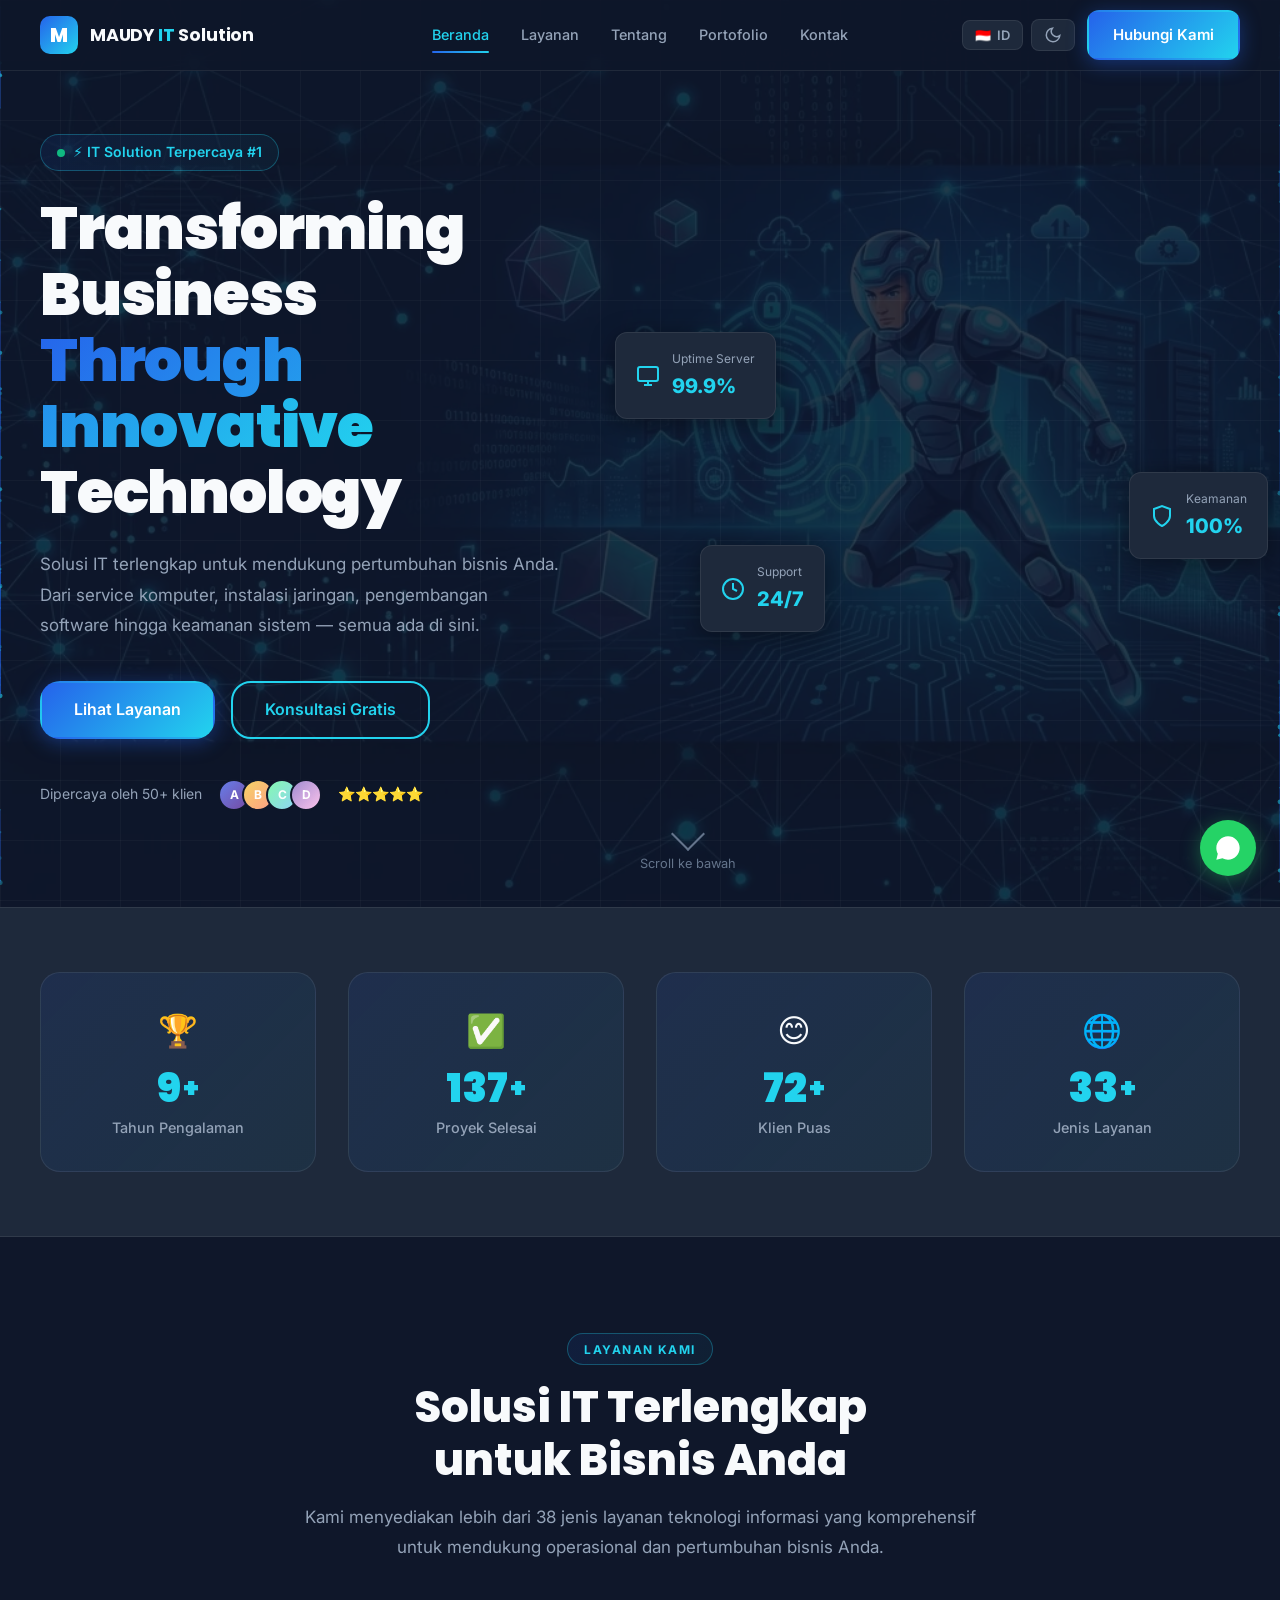
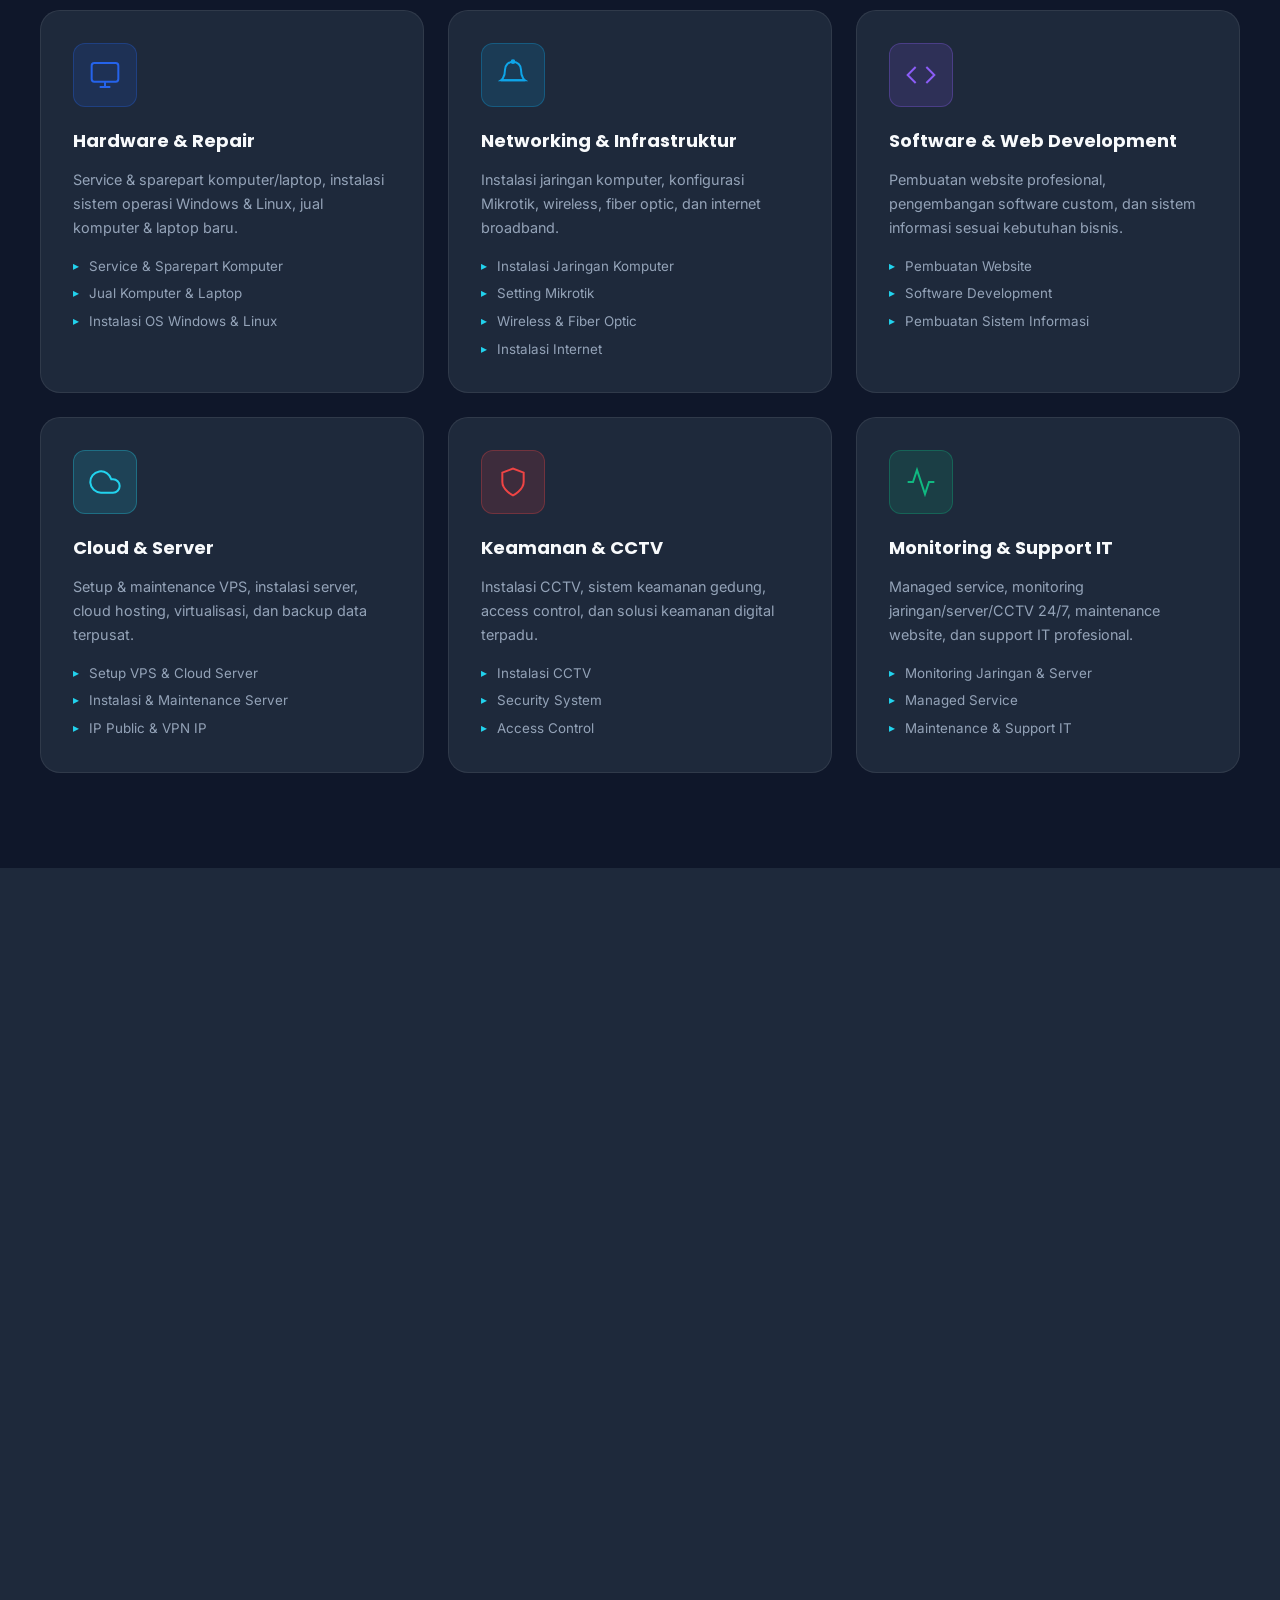
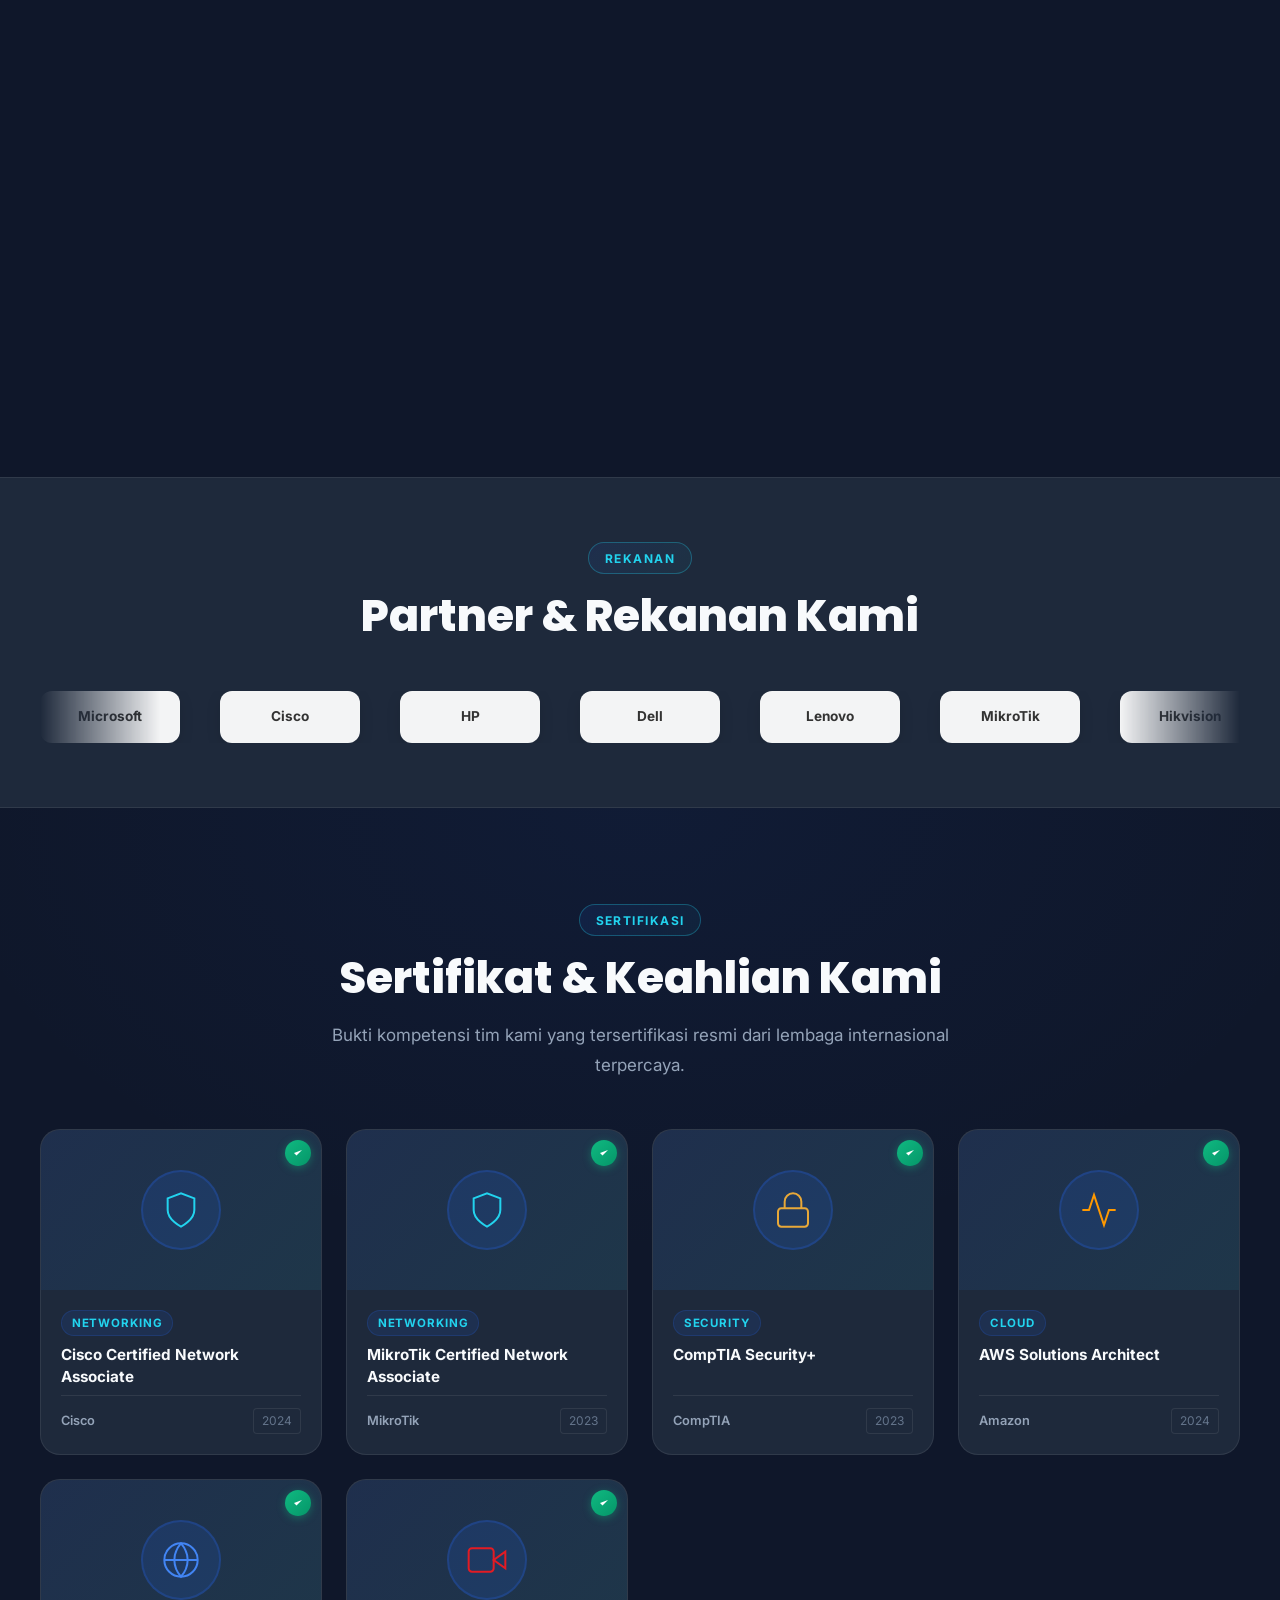
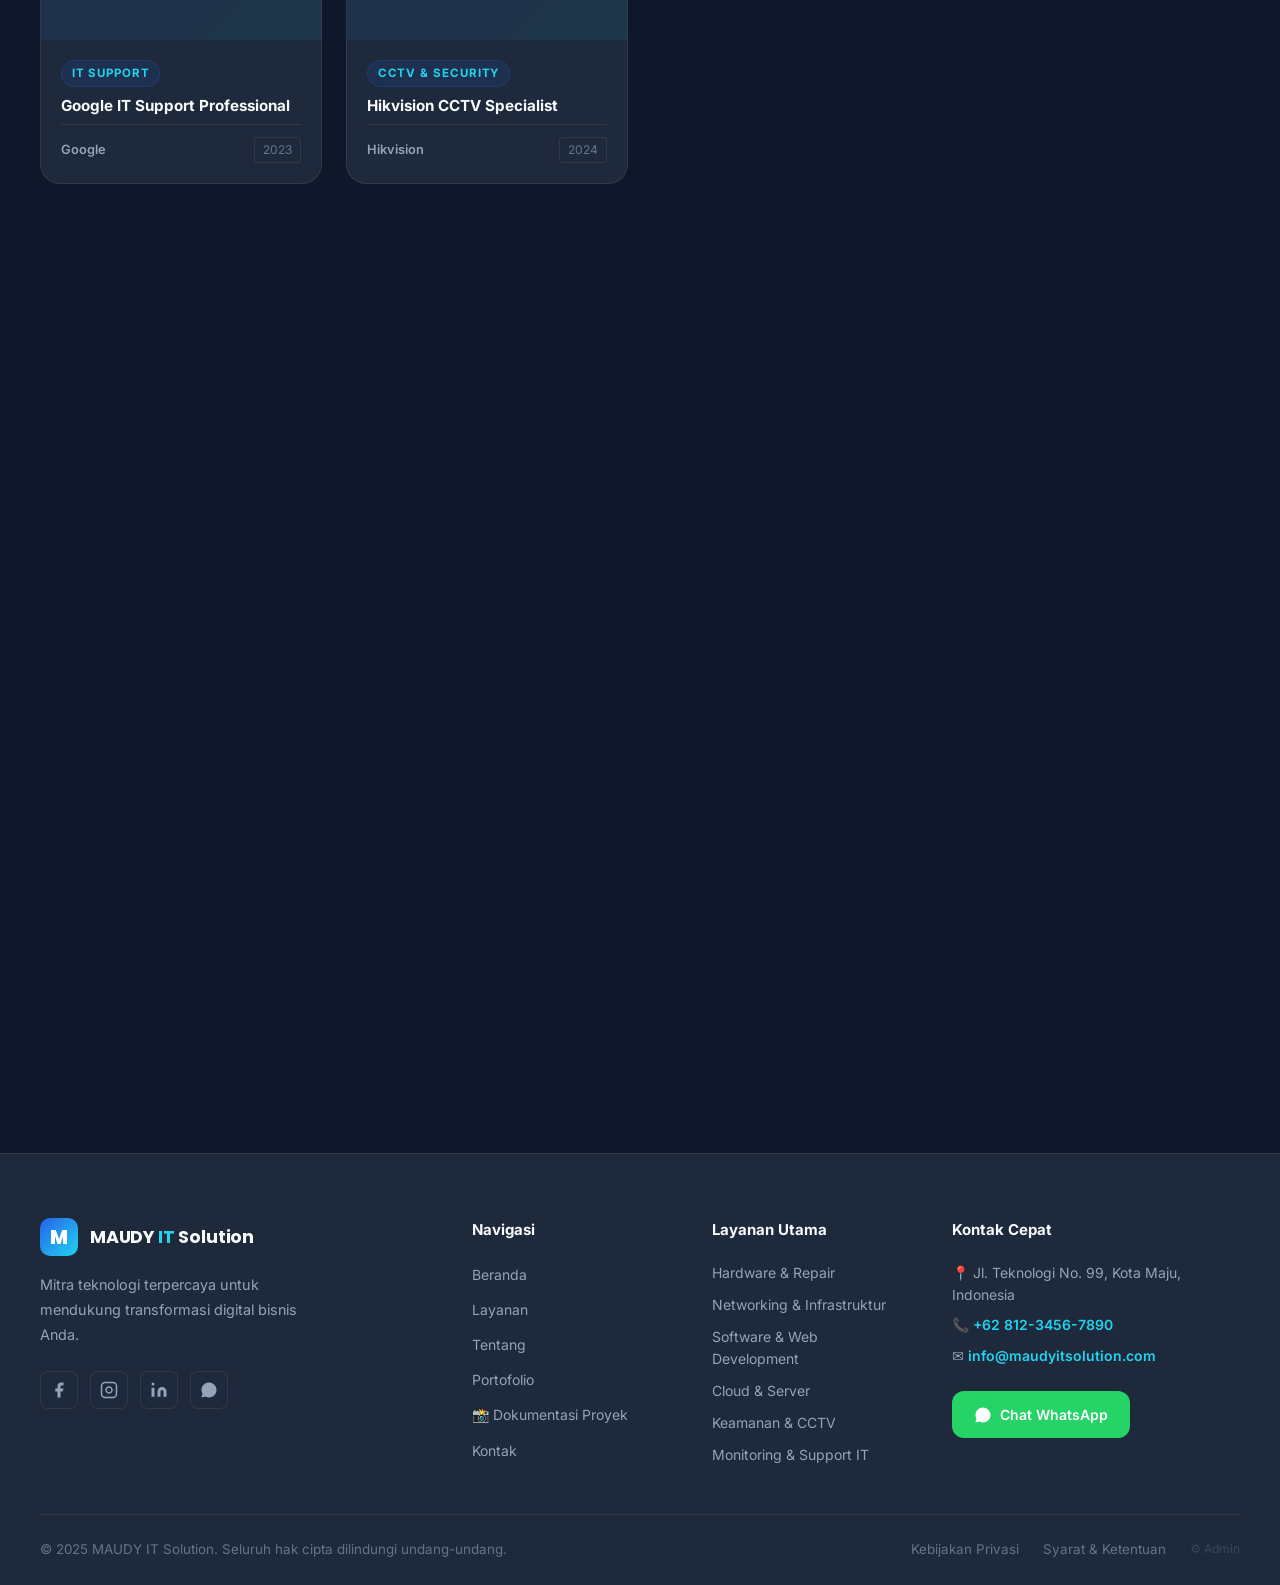
==== index.html @ 4a6605f9 "Feat: Add dynamic background and opacity customization for partner logos in admin panel" ====
<!DOCTYPE html>
<html lang="id" data-theme="dark">
<head>
  <meta charset="UTF-8" />
  <meta name="viewport" content="width=device-width, initial-scale=1.0" />
  <meta name="description" content="MAUDY IT Solution — Perusahaan IT Solution profesional menyediakan service komputer, instalasi jaringan, pembuatan website, software development, cloud server, keamanan CCTV, dan support IT 24/7 di Indonesia." />
  <meta name="keywords" content="IT Solution, service komputer, instalasi jaringan, pembuatan website, software development, cloud server, cyber security, CCTV, mikrotik, fiber optic, VPN, support IT, managed service" />
  <meta name="author" content="MAUDY IT Solution" />
  <meta name="robots" content="index, follow" />
  <meta name="theme-color" content="#0F172A" />

  <!-- Open Graph -->
  <meta property="og:type" content="website" />
  <meta property="og:url" content="https://maudyitsolution.com/" />
  <meta property="og:title" content="MAUDY IT Solution — Transforming Business Through Innovative Technology" />
  <meta property="og:description" content="Solusi IT terlengkap untuk bisnis Anda. Service komputer, jaringan, website, software, cloud & keamanan." />
  <meta property="og:image" content="assets/hero-bg.png" />
  <meta property="og:locale" content="id_ID" />
  <meta property="og:locale:alternate" content="en_US" />

  <!-- Twitter Card -->
  <meta name="twitter:card" content="summary_large_image" />
  <meta name="twitter:title" content="MAUDY IT Solution" />
  <meta name="twitter:description" content="Solusi IT terlengkap untuk bisnis Anda. Service, jaringan, website, cloud, keamanan." />
  <meta name="twitter:image" content="assets/hero-bg.png" />

  <!-- Canonical & hreflang -->
  <link rel="canonical" href="https://maudyitsolution.com/" />
  <link rel="alternate" hreflang="id" href="https://maudyitsolution.com/" />
  <link rel="alternate" hreflang="en" href="https://maudyitsolution.com/" />

  <title>MAUDY IT Solution — Transforming Business Through Innovative Technology</title>

  <!-- Favicon (inline SVG) -->
  <link rel="icon" type="image/svg+xml" href="data:image/svg+xml,%3Csvg xmlns='http://www.w3.org/2000/svg' viewBox='0 0 64 64'%3E%3Crect width='64' height='64' rx='12' fill='%232563EB'/%3E%3Ctext x='32' y='44' text-anchor='middle' font-size='36' font-family='Arial' font-weight='bold' fill='white'%3EM%3C/text%3E%3C/svg%3E" />

  <!-- Preconnect performance hints -->
  <link rel="preconnect" href="https://fonts.googleapis.com" />
  <link rel="preconnect" href="https://fonts.gstatic.com" crossorigin />

  <!-- Google Fonts — display=swap for performance -->
  <link href="https://fonts.googleapis.com/css2?family=Inter:wght@300;400;500;600;700;800;900&family=Poppins:wght@400;500;600;700;800&display=swap" rel="stylesheet" />

  <!-- Preload critical assets -->
  <link rel="preload" as="image" href="assets/hero-bg.webp" type="image/webp" fetchpriority="high" />
  <link rel="preload" as="style" href="style.css?v=4" />
  <!-- Menggunakan CSS utama dengan cache-busting -->
  <link rel="stylesheet" href="style.css?v=4" />

  <!-- JSON-LD Structured Data -->
  <script type="application/ld+json">
  {
    "@context": "https://schema.org",
    "@graph": [
      {
        "@type": "Organization",
        "@id": "https://maudyitsolution.com/#organization",
        "name": "MAUDY IT Solution",
        "url": "https://maudyitsolution.com",
        "logo": {
          "@type": "ImageObject",
          "url": "https://maudyitsolution.com/assets/hero-bg.png"
        },
        "description": "Perusahaan IT Solution profesional yang menyediakan berbagai layanan teknologi informasi termasuk service komputer, instalasi jaringan, pembuatan website, software development, cloud server, dan keamanan IT.",
        "address": {
          "@type": "PostalAddress",
          "addressCountry": "ID"
        },
        "contactPoint": {
          "@type": "ContactPoint",
          "contactType": "customer service",
          "availableLanguage": ["Indonesian", "English"],
          "hoursAvailable": "Mo-Su 00:00-24:00"
        },
        "areaServed": "ID",
        "knowsLanguage": ["id", "en"]
      },
      {
        "@type": "WebSite",
        "@id": "https://maudyitsolution.com/#website",
        "url": "https://maudyitsolution.com",
        "name": "MAUDY IT Solution",
        "publisher": {"@id": "https://maudyitsolution.com/#organization"}
      }
    ]
  }
  </script>
</head>

<body>
  <!-- ========== PAGE LOADER ========== -->
  <div id="loader" aria-hidden="true" role="status">
    <div class="loader-inner">
      <div class="loader-logo">M</div>
      <div class="loader-bar"><div class="loader-fill"></div></div>
    </div>
  </div>

  <!-- ========== SCROLL PROGRESS ========== -->
  <div id="scroll-progress" aria-hidden="true" role="progressbar" aria-valuenow="0" aria-valuemin="0" aria-valuemax="100"></div>

  <!-- ========== NAVIGATION ========== -->
  <header>
    <nav id="navbar" role="navigation" aria-label="Navigasi utama">
      <div class="container nav-container">
        <!-- Brand / Logo -->
        <a href="#home" class="nav-brand" aria-label="MAUDY IT Solution — Beranda">
          <svg class="brand-icon" width="38" height="38" viewBox="0 0 38 38" fill="none" aria-hidden="true" xmlns="http://www.w3.org/2000/svg">
            <rect width="38" height="38" rx="10" fill="url(#logoGrad)"/>
            <text x="19" y="26" text-anchor="middle" font-size="20" font-family="Poppins,sans-serif" font-weight="800" fill="white">M</text>
            <defs>
              <linearGradient id="logoGrad" x1="0" y1="0" x2="38" y2="38" gradientUnits="userSpaceOnUse">
                <stop stop-color="#2563EB"/>
                <stop offset="1" stop-color="#22D3EE"/>
              </linearGradient>
            </defs>
          </svg>
          <span class="brand-name">MAUDY <span class="brand-accent">IT</span> Solution</span>
        </a>

        <!-- Desktop Menu -->
        <ul class="nav-menu" id="nav-menu" role="list">
          <li role="listitem"><a href="#home" class="nav-link active" data-i18n="nav_home">Beranda</a></li>
          <li role="listitem"><a href="#services" class="nav-link" data-i18n="nav_services">Layanan</a></li>
          <li role="listitem"><a href="#about" class="nav-link" data-i18n="nav_about">Tentang</a></li>

          <!-- Portofolio dropdown -->
          <li role="listitem" class="nav-dropdown">
            <a href="#portfolio" class="nav-link nav-dropdown-trigger" data-i18n="nav_portfolio">
              Portofolio
              <svg class="nav-chevron" width="12" height="12" viewBox="0 0 24 24" fill="none" stroke="currentColor" stroke-width="2.5" stroke-linecap="round" stroke-linejoin="round" aria-hidden="true">
                <polyline points="6 9 12 15 18 9"/>
              </svg>
            </a>
            <ul class="nav-submenu" role="list">
              <li role="listitem">
                <a href="#portfolio" class="nav-sub-link">
                  <svg width="14" height="14" viewBox="0 0 24 24" fill="none" stroke="currentColor" stroke-width="2"><rect x="3" y="3" width="7" height="7"/><rect x="14" y="3" width="7" height="7"/><rect x="14" y="14" width="7" height="7"/><rect x="3" y="14" width="7" height="7"/></svg>
                  Portofolio
                </a>
              </li>
              <li role="listitem">
                <a href="#partners" class="nav-sub-link">
                  <svg width="14" height="14" viewBox="0 0 24 24" fill="none" stroke="currentColor" stroke-width="2"><path d="M17 21v-2a4 4 0 0 0-4-4H5a4 4 0 0 0-4 4v2"/><circle cx="9" cy="7" r="4"/><path d="M23 21v-2a4 4 0 0 0-3-3.87"/><path d="M16 3.13a4 4 0 0 1 0 7.75"/></svg>
                  Rekanan
                </a>
              </li>
              <li role="listitem">
                <a href="#certifications" class="nav-sub-link">
                  <svg width="14" height="14" viewBox="0 0 24 24" fill="none" stroke="currentColor" stroke-width="2"><circle cx="12" cy="8" r="6"/><path d="M15.477 12.89L17 22l-5-3-5 3 1.523-9.11"/></svg>
                  Sertifikat
                </a>
              </li>
              <li role="listitem">
                <a href="dokumentasi.html" class="nav-sub-link">
                  <svg width="14" height="14" viewBox="0 0 24 24" fill="none" stroke="currentColor" stroke-width="2"><rect x="3" y="3" width="18" height="18" rx="3"/><circle cx="8.5" cy="8.5" r="1.5"/><polyline points="21 15 16 10 5 21"/></svg>
                  Dokumentasi
                </a>
              </li>
              <li role="listitem">
                <a href="#testimonials" class="nav-sub-link">
                  <svg width="14" height="14" viewBox="0 0 24 24" fill="none" stroke="currentColor" stroke-width="2"><path d="M21 15a2 2 0 01-2 2H7l-4 4V5a2 2 0 012-2h14a2 2 0 012 2z"/></svg>
                  Testimoni
                </a>
              </li>
            </ul>
          </li>

          <li role="listitem"><a href="#contact" class="nav-link" data-i18n="nav_contact">Kontak</a></li>
        </ul>

        <!-- Controls -->
        <div class="nav-controls">
          <button id="lang-toggle" class="control-btn lang-btn" aria-label="Ganti bahasa" title="Toggle Language">
            <span class="lang-flag">🇮🇩</span>
            <span class="lang-code">ID</span>
          </button>
          <button id="theme-toggle" class="control-btn theme-btn" aria-label="Ganti tema gelap/terang" title="Toggle Dark/Light Mode">
            <svg id="icon-moon" width="18" height="18" viewBox="0 0 24 24" fill="none" stroke="currentColor" stroke-width="2" aria-hidden="true"><path d="M21 12.79A9 9 0 1111.21 3 7 7 0 0021 12.79z"/></svg>
            <svg id="icon-sun" width="18" height="18" viewBox="0 0 24 24" fill="none" stroke="currentColor" stroke-width="2" style="display:none" aria-hidden="true"><circle cx="12" cy="12" r="5"/><line x1="12" y1="1" x2="12" y2="3"/><line x1="12" y1="21" x2="12" y2="23"/><line x1="4.22" y1="4.22" x2="5.64" y2="5.64"/><line x1="18.36" y1="18.36" x2="19.78" y2="19.78"/><line x1="1" y1="12" x2="3" y2="12"/><line x1="21" y1="12" x2="23" y2="12"/><line x1="4.22" y1="19.78" x2="5.64" y2="18.36"/><line x1="18.36" y1="5.64" x2="19.78" y2="4.22"/></svg>
          </button>
          <a href="#contact" class="btn btn-primary nav-cta" data-i18n="nav_cta">Hubungi Kami</a>
          <button class="hamburger" id="hamburger" aria-label="Buka menu" aria-expanded="false" aria-controls="nav-menu">
            <span></span><span></span><span></span>
          </button>
        </div>
      </div>
    </nav>
  </header>

  <main>
    <!-- ========== HERO ========== -->
    <section id="home" class="hero" aria-label="Hero Section">
      <canvas id="particles-canvas" aria-hidden="true"></canvas>
      <div class="hero-bg-image" aria-hidden="true"></div>
      <div class="hero-grid" aria-hidden="true"></div>

      <div class="container hero-container">
        <div class="hero-content" data-animate="fade-up">
          <div class="hero-badge">
            <span class="badge-dot"></span>
            <span data-i18n="hero_badge">⚡ IT Solution Terpercaya #1</span>
          </div>

          <h1 class="hero-title">
            <span data-i18n="hero_title1">Transforming Business</span><br />
            <span class="gradient-text" data-i18n="hero_title2">Through Innovative</span><br />
            <span data-i18n="hero_title3">Technology</span>
          </h1>

          <p class="hero-desc" data-i18n="hero_desc">
            Solusi IT terlengkap untuk mendukung pertumbuhan bisnis Anda. Dari service komputer, instalasi jaringan, pengembangan software hingga keamanan sistem — semua ada di sini.
          </p>

          <div class="hero-btns">
            <a href="#services" class="btn btn-primary btn-lg" data-i18n="hero_btn1">
              <svg width="18" height="18" viewBox="0 0 24 24" fill="none" stroke="currentColor" stroke-width="2" aria-hidden="true"><path d="M13 2L3 14h9l-1 8 10-12h-9l1-8z"/></svg>
              Lihat Layanan
            </a>
            <a href="#contact" class="btn btn-outline btn-lg" data-i18n="hero_btn2">
              <svg width="18" height="18" viewBox="0 0 24 24" fill="none" stroke="currentColor" stroke-width="2" aria-hidden="true"><path d="M21 15a2 2 0 01-2 2H7l-4 4V5a2 2 0 012-2h14a2 2 0 012 2z"/></svg>
              Konsultasi Gratis
            </a>
          </div>

          <div class="hero-trust">
            <span data-i18n="hero_trust">Dipercaya oleh 50+ klien</span>
            <div class="trust-avatars" aria-hidden="true">
              <div class="avatar" style="background:linear-gradient(135deg,#667eea,#764ba2)">A</div>
              <div class="avatar" style="background:linear-gradient(135deg,#f6d365,#fda085)">B</div>
              <div class="avatar" style="background:linear-gradient(135deg,#84fab0,#8fd3f4)">C</div>
              <div class="avatar" style="background:linear-gradient(135deg,#a18cd1,#fbc2eb)">D</div>
            </div>
            <div class="trust-stars" aria-label="Rating 5 bintang">⭐⭐⭐⭐⭐</div>
          </div>
        </div>

        <div class="hero-visual" aria-hidden="true">
          <div class="floating-card card-1">
            <svg width="24" height="24" viewBox="0 0 24 24" fill="none" stroke="#22D3EE" stroke-width="2"><rect x="2" y="3" width="20" height="14" rx="2"/><line x1="8" y1="21" x2="16" y2="21"/><line x1="12" y1="17" x2="12" y2="21"/></svg>
            <div><div class="fc-title" data-i18n="fc1_title">Uptime Server</div><div class="fc-val">99.9%</div></div>
          </div>
          <div class="floating-card card-2">
            <svg width="24" height="24" viewBox="0 0 24 24" fill="none" stroke="#22D3EE" stroke-width="2"><path d="M12 22s8-4 8-10V5l-8-3-8 3v7c0 6 8 10 8 10z"/></svg>
            <div><div class="fc-title" data-i18n="fc2_title">Keamanan</div><div class="fc-val">100%</div></div>
          </div>
          <div class="floating-card card-3">
            <svg width="24" height="24" viewBox="0 0 24 24" fill="none" stroke="#22D3EE" stroke-width="2"><circle cx="12" cy="12" r="10"/><polyline points="12 6 12 12 16 14"/></svg>
            <div><div class="fc-title" data-i18n="fc3_title">Support</div><div class="fc-val">24/7</div></div>
          </div>
        </div>
      </div>

      <div class="scroll-indicator" aria-hidden="true">
        <div class="scroll-arrow"></div>
        <span data-i18n="scroll_down">Scroll ke bawah</span>
      </div>
    </section>

    <!-- ========== STATS ========== -->
    <section id="stats" class="stats-section" aria-label="Statistik Perusahaan">
      <div class="container">
        <div class="stats-grid">
          <article class="stat-card" data-animate="fade-up" data-delay="0">
            <div class="stat-icon">🏆</div>
            <div class="stat-number"><span class="counter" data-target="10">0</span><span>+</span></div>
            <p class="stat-label" data-i18n="stat1">Tahun Pengalaman</p>
          </article>
          <article class="stat-card" data-animate="fade-up" data-delay="100">
            <div class="stat-icon">✅</div>
            <div class="stat-number"><span class="counter" data-target="150">0</span><span>+</span></div>
            <p class="stat-label" data-i18n="stat2">Proyek Selesai</p>
          </article>
          <article class="stat-card" data-animate="fade-up" data-delay="200">
            <div class="stat-icon">😊</div>
            <div class="stat-number"><span class="counter" data-target="80">0</span><span>+</span></div>
            <p class="stat-label" data-i18n="stat3">Klien Puas</p>
          </article>
          <article class="stat-card" data-animate="fade-up" data-delay="300">
            <div class="stat-icon">🌐</div>
            <div class="stat-number"><span class="counter" data-target="38">0</span><span>+</span></div>
            <p class="stat-label" data-i18n="stat4">Jenis Layanan</p>
          </article>
        </div>
      </div>
    </section>

    <!-- ========== SERVICES ========== -->
    <section id="services" class="services-section" aria-labelledby="services-heading">
      <div class="container">
        <div class="section-header" data-animate="fade-up">
          <span class="section-badge" data-i18n="services_badge">LAYANAN KAMI</span>
          <h2 id="services-heading" data-i18n="services_title">Solusi IT Terlengkap<br/>untuk Bisnis Anda</h2>
          <p class="section-desc" data-i18n="services_desc">Kami menyediakan lebih dari 38 jenis layanan teknologi informasi yang komprehensif untuk mendukung operasional dan pertumbuhan bisnis Anda.</p>
        </div>

        <div class="services-grid">
          <!-- Card 1 -->
          <article class="service-card" data-animate="fade-up" data-delay="0">
            <div class="service-icon" style="--icon-color:#2563EB">
              <svg width="32" height="32" viewBox="0 0 24 24" fill="none" stroke="currentColor" stroke-width="1.5" aria-hidden="true"><rect x="2" y="3" width="20" height="14" rx="2"/><line x1="8" y1="21" x2="16" y2="21"/><line x1="12" y1="17" x2="12" y2="21"/></svg>
            </div>
            <h3 data-i18n="svc1_title">Hardware &amp; Repair</h3>
            <p data-i18n="svc1_desc">Service &amp; sparepart komputer/laptop, instalasi sistem operasi Windows &amp; Linux, jual komputer &amp; laptop baru.</p>
            <ul class="service-list" aria-label="Layanan Hardware">
              <li>Service &amp; Sparepart Komputer</li>
              <li>Jual Komputer &amp; Laptop</li>
              <li>Instalasi OS Windows &amp; Linux</li>
            </ul>
          </article>

          <!-- Card 2 -->
          <article class="service-card" data-animate="fade-up" data-delay="100">
            <div class="service-icon" style="--icon-color:#0EA5E9">
              <svg width="32" height="32" viewBox="0 0 24 24" fill="none" stroke="currentColor" stroke-width="1.5" aria-hidden="true"><path d="M6 8a6 6 0 0112 0c0 6 3 8 3 8H3s3-2 3-8"/><path d="M21 16H3"/><circle cx="12" cy="2" r="1"/></svg>
            </div>
            <h3 data-i18n="svc2_title">Networking &amp; Infrastruktur</h3>
            <p data-i18n="svc2_desc">Instalasi jaringan komputer, konfigurasi Mikrotik, wireless, fiber optic, dan internet broadband.</p>
            <ul class="service-list" aria-label="Layanan Networking">
              <li>Instalasi Jaringan Komputer</li>
              <li>Setting Mikrotik</li>
              <li>Wireless &amp; Fiber Optic</li>
              <li>Instalasi Internet</li>
            </ul>
          </article>

          <!-- Card 3 -->
          <article class="service-card" data-animate="fade-up" data-delay="200">
            <div class="service-icon" style="--icon-color:#8B5CF6">
              <svg width="32" height="32" viewBox="0 0 24 24" fill="none" stroke="currentColor" stroke-width="1.5" aria-hidden="true"><polyline points="16 18 22 12 16 6"/><polyline points="8 6 2 12 8 18"/></svg>
            </div>
            <h3 data-i18n="svc3_title">Software &amp; Web Development</h3>
            <p data-i18n="svc3_desc">Pembuatan website profesional, pengembangan software custom, dan sistem informasi sesuai kebutuhan bisnis.</p>
            <ul class="service-list" aria-label="Layanan Software">
              <li>Pembuatan Website</li>
              <li>Software Development</li>
              <li>Pembuatan Sistem Informasi</li>
            </ul>
          </article>

          <!-- Card 4 -->
          <article class="service-card" data-animate="fade-up" data-delay="300">
            <div class="service-icon" style="--icon-color:#22D3EE">
              <svg width="32" height="32" viewBox="0 0 24 24" fill="none" stroke="currentColor" stroke-width="1.5" aria-hidden="true"><path d="M18 10h-1.26A8 8 0 109 20h9a5 5 0 000-10z"/></svg>
            </div>
            <h3 data-i18n="svc4_title">Cloud &amp; Server</h3>
            <p data-i18n="svc4_desc">Setup &amp; maintenance VPS, instalasi server, cloud hosting, virtualisasi, dan backup data terpusat.</p>
            <ul class="service-list" aria-label="Layanan Cloud">
              <li>Setup VPS &amp; Cloud Server</li>
              <li>Instalasi &amp; Maintenance Server</li>
              <li>IP Public &amp; VPN IP</li>
            </ul>
          </article>

          <!-- Card 5 -->
          <article class="service-card" data-animate="fade-up" data-delay="400">
            <div class="service-icon" style="--icon-color:#EF4444">
              <svg width="32" height="32" viewBox="0 0 24 24" fill="none" stroke="currentColor" stroke-width="1.5" aria-hidden="true"><path d="M12 22s8-4 8-10V5l-8-3-8 3v7c0 6 8 10 8 10z"/></svg>
            </div>
            <h3 data-i18n="svc5_title">Keamanan &amp; CCTV</h3>
            <p data-i18n="svc5_desc">Instalasi CCTV, sistem keamanan gedung, access control, dan solusi keamanan digital terpadu.</p>
            <ul class="service-list" aria-label="Layanan Keamanan">
              <li>Instalasi CCTV</li>
              <li>Security System</li>
              <li>Access Control</li>
            </ul>
          </article>

          <!-- Card 6 -->
          <article class="service-card" data-animate="fade-up" data-delay="500">
            <div class="service-icon" style="--icon-color:#10B981">
              <svg width="32" height="32" viewBox="0 0 24 24" fill="none" stroke="currentColor" stroke-width="1.5" aria-hidden="true"><polyline points="22 12 18 12 15 21 9 3 6 12 2 12"/></svg>
            </div>
            <h3 data-i18n="svc6_title">Monitoring &amp; Support IT</h3>
            <p data-i18n="svc6_desc">Managed service, monitoring jaringan/server/CCTV 24/7, maintenance website, dan support IT profesional.</p>
            <ul class="service-list" aria-label="Layanan Monitoring">
              <li>Monitoring Jaringan &amp; Server</li>
              <li>Managed Service</li>
              <li>Maintenance &amp; Support IT</li>
            </ul>
          </article>
        </div>
      </div>
    </section>

    <!-- ========== WHY CHOOSE US ========== -->
    <section id="about" class="why-section" aria-labelledby="why-heading">
      <div class="container">
        <div class="why-grid">
          <div class="why-content" data-animate="fade-right">
            <span class="section-badge" data-i18n="why_badge">MENGAPA KAMI</span>
            <h2 id="why-heading" data-i18n="why_title">Mengapa Memilih<br/>MAUDY IT Solution?</h2>
            <p data-i18n="why_desc">Kami bukan sekadar penyedia layanan IT. Kami adalah mitra teknologi Anda yang berkomitmen untuk memberikan solusi terbaik, cepat, dan tepat sasaran.</p>

            <div class="why-list">
              <div class="why-item" data-animate="fade-right" data-delay="100">
                <div class="why-icon">🏅</div>
                <div>
                  <h3 data-i18n="why1_title">Tim Bersertifikat</h3>
                  <p data-i18n="why1_desc">Teknisi kami bersertifikat resmi dengan kompetensi terbukti di bidangnya.</p>
                </div>
              </div>
              <div class="why-item" data-animate="fade-right" data-delay="200">
                <div class="why-icon">⚡</div>
                <div>
                  <h3 data-i18n="why2_title">Respons Cepat</h3>
                  <p data-i18n="why2_desc">Garansi respons dalam 2 jam untuk setiap laporan masalah teknis.</p>
                </div>
              </div>
              <div class="why-item" data-animate="fade-right" data-delay="300">
                <div class="why-icon">🔒</div>
                <div>
                  <h3 data-i18n="why3_title">Keamanan Terjamin</h3>
                  <p data-i18n="why3_desc">Sistem keamanan berlapis dengan enkripsi data dan proteksi penuh.</p>
                </div>
              </div>
              <div class="why-item" data-animate="fade-right" data-delay="400">
                <div class="why-icon">💬</div>
                <div>
                  <h3 data-i18n="why4_title">Support 24/7</h3>
                  <p data-i18n="why4_desc">Tim support kami siap melayani Anda kapan saja, 24 jam 7 hari seminggu.</p>
                </div>
              </div>
            </div>
          </div>

          <div class="why-visual" data-animate="fade-left">
            <div class="tech-circle">
              <div class="tech-ring ring-1"></div>
              <div class="tech-ring ring-2"></div>
              <div class="tech-ring ring-3"></div>
              <div class="tech-center">
                <svg width="60" height="60" viewBox="0 0 24 24" fill="none" stroke="#22D3EE" stroke-width="1.5" aria-hidden="true"><path d="M12 22s8-4 8-10V5l-8-3-8 3v7c0 6 8 10 8 10z"/></svg>
              </div>
              <div class="tech-dot dot-1">⚙️</div>
              <div class="tech-dot dot-2">🌐</div>
              <div class="tech-dot dot-3">☁️</div>
              <div class="tech-dot dot-4">📡</div>
            </div>
          </div>
        </div>
      </div>
    </section>

    <!-- ========== PORTFOLIO ========== -->
    <section id="portfolio" class="portfolio-section" aria-labelledby="portfolio-heading">
      <div class="container">
        <div class="section-header" data-animate="fade-up">
          <span class="section-badge" data-i18n="portfolio_badge">PORTOFOLIO</span>
          <h2 id="portfolio-heading" data-i18n="portfolio_title">Proyek Unggulan Kami</h2>
          <p class="section-desc" data-i18n="portfolio_desc">Beberapa karya terbaik yang telah kami selesaikan untuk klien dari berbagai industri.</p>
        </div>

        <div class="portfolio-filter" role="group" aria-label="Filter portofolio">
          <button class="filter-btn active" data-filter="all" data-i18n="filter_all">Semua</button>
          <button class="filter-btn" data-filter="web" data-i18n="filter_web">Web &amp; Software</button>
          <button class="filter-btn" data-filter="network" data-i18n="filter_network">Jaringan</button>
          <button class="filter-btn" data-filter="security" data-i18n="filter_security">Keamanan</button>
        </div>

        <div class="portfolio-grid" id="portfolio-grid">
          <article class="portfolio-card" data-category="web" data-animate="fade-up" data-delay="0">
            <div class="portfolio-img">
              <picture>
                <source srcset="assets/portfolio-web.webp" type="image/webp" />
                <img src="assets/portfolio-web.png" alt="Dashboard Analytics Web Application" loading="lazy" width="600" height="400" />
              </picture>
              <div class="portfolio-overlay">
                <span class="portfolio-tag" data-i18n="ptag_web">Web Development</span>
                <h3 data-i18n="p1_title">Sistem Analitik Bisnis</h3>
                <p data-i18n="p1_desc">Dashboard analytics real-time untuk monitoring KPI bisnis perusahaan manufaktur.</p>
              </div>
            </div>
          </article>

          <article class="portfolio-card" data-category="network" data-animate="fade-up" data-delay="100">
            <div class="portfolio-img">
              <picture>
                <source srcset="assets/portfolio-network.webp" type="image/webp" />
                <img src="assets/portfolio-network.png" alt="Network Infrastructure Monitoring Dashboard" loading="lazy" width="600" height="400" />
              </picture>
              <div class="portfolio-overlay">
                <span class="portfolio-tag" data-i18n="ptag_network">Infrastruktur Jaringan</span>
                <h3 data-i18n="p2_title">Monitoring Jaringan Enterprise</h3>
                <p data-i18n="p2_desc">Instalasi dan konfigurasi infrastruktur jaringan untuk gedung 10 lantai dengan 500+ node.</p>
              </div>
            </div>
          </article>

          <article class="portfolio-card" data-category="security" data-animate="fade-up" data-delay="200">
            <div class="portfolio-img">
              <picture>
                <source srcset="assets/portfolio-security.webp" type="image/webp" />
                <img src="assets/portfolio-security.png" alt="Security CCTV Control Room" loading="lazy" width="600" height="400" />
              </picture>
              <div class="portfolio-overlay">
                <span class="portfolio-tag" data-i18n="ptag_security">Sistem Keamanan</span>
                <h3 data-i18n="p3_title">Pusat Monitoring Keamanan</h3>
                <p data-i18n="p3_desc">Instalasi CCTV dan security system terintegrasi untuk kompleks perkantoran modern.</p>
              </div>
            </div>
          </article>
        </div>
      </div>
    </section>

    <!-- ========== INDUSTRIES ========== -->
    <section id="industries" class="industries-section" aria-labelledby="industries-heading">
      <div class="container">
        <div class="section-header" data-animate="fade-up">
          <span class="section-badge" data-i18n="industries_badge">INDUSTRI</span>
          <h2 id="industries-heading" data-i18n="industries_title">Industri yang Kami Layani</h2>
        </div>
        <div class="industries-grid">
          <div class="industry-card" data-animate="zoom-in" data-delay="0" aria-label="Manufaktur">
            <div class="ind-icon">🏭</div>
            <span data-i18n="ind1">Manufaktur</span>
          </div>
          <div class="industry-card" data-animate="zoom-in" data-delay="100" aria-label="Kesehatan">
            <div class="ind-icon">🏥</div>
            <span data-i18n="ind2">Kesehatan</span>
          </div>
          <div class="industry-card" data-animate="zoom-in" data-delay="200" aria-label="Pendidikan">
            <div class="ind-icon">🎓</div>
            <span data-i18n="ind3">Pendidikan</span>
          </div>
          <div class="industry-card" data-animate="zoom-in" data-delay="300" aria-label="Keuangan">
            <div class="ind-icon">🏦</div>
            <span data-i18n="ind4">Keuangan</span>
          </div>
          <div class="industry-card" data-animate="zoom-in" data-delay="400" aria-label="Pemerintahan">
            <div class="ind-icon">🏛️</div>
            <span data-i18n="ind5">Pemerintahan</span>
          </div>
          <div class="industry-card" data-animate="zoom-in" data-delay="500" aria-label="Ritel">
            <div class="ind-icon">🛒</div>
            <span data-i18n="ind6">Ritel</span>
          </div>
        </div>
      </div>
    </section>

    <!-- ========== TESTIMONIALS ========== -->
    <section id="testimonials" class="testimonials-section" aria-labelledby="testimonials-heading">
      <div class="container">
        <div class="section-header" data-animate="fade-up">
          <span class="section-badge" data-i18n="testi_badge">TESTIMONI</span>
          <h2 id="testimonials-heading" data-i18n="testi_title">Apa Kata Klien Kami?</h2>
        </div>

        <div class="testimonials-wrapper">
          <div class="testimonials-track" id="testi-track" role="list">
            <article class="testi-card" role="listitem">
              <div class="testi-rating" aria-label="Rating 5 bintang">★★★★★</div>
              <blockquote data-i18n="t1_text">"MAUDY IT Solution sangat profesional dalam menangani infrastruktur jaringan kami. Semua berjalan lancar dan tepat waktu."</blockquote>
              <footer class="testi-author">
                <div class="testi-avatar" style="background:linear-gradient(135deg,#667eea,#764ba2)" aria-hidden="true">B</div>
                <div>
                  <cite class="testi-name">Budi Santoso</cite>
                  <span class="testi-role" data-i18n="t1_role">IT Manager, PT Maju Bersama</span>
                </div>
              </footer>
            </article>

            <article class="testi-card" role="listitem">
              <div class="testi-rating" aria-label="Rating 5 bintang">★★★★★</div>
              <blockquote data-i18n="t2_text">"Website yang dibuat sangat memuaskan, desain modern dan loading cepat. Support after-sales juga luar biasa responsif."</blockquote>
              <footer class="testi-author">
                <div class="testi-avatar" style="background:linear-gradient(135deg,#f6d365,#fda085)" aria-hidden="true">S</div>
                <div>
                  <cite class="testi-name">Siti Rahayu</cite>
                  <span class="testi-role" data-i18n="t2_role">Direktur, CV Karya Digital</span>
                </div>
              </footer>
            </article>

            <article class="testi-card" role="listitem">
              <div class="testi-rating" aria-label="Rating 5 bintang">★★★★★</div>
              <blockquote data-i18n="t3_text">"Instalasi CCTV dan sistem keamanan berjalan sempurna. Tim teknisi sangat berpengalaman dan ramah."</blockquote>
              <footer class="testi-author">
                <div class="testi-avatar" style="background:linear-gradient(135deg,#84fab0,#8fd3f4)" aria-hidden="true">A</div>
                <div>
                  <cite class="testi-name">Ahmad Fauzi</cite>
                  <span class="testi-role" data-i18n="t3_role">HRD Manager, PT Selaras Group</span>
                </div>
              </footer>
            </article>

            <article class="testi-card" role="listitem">
              <div class="testi-rating" aria-label="Rating 5 bintang">★★★★★</div>
              <blockquote data-i18n="t4_text">"Managed service mereka sangat membantu. Server kami selalu terpantau 24/7 dan masalah diselesaikan sebelum berdampak ke bisnis."</blockquote>
              <footer class="testi-author">
                <div class="testi-avatar" style="background:linear-gradient(135deg,#a18cd1,#fbc2eb)" aria-hidden="true">R</div>
                <div>
                  <cite class="testi-name">Rina Wijaya</cite>
                  <span class="testi-role" data-i18n="t4_role">CTO, PT Tech Nusantara</span>
                </div>
              </footer>
            </article>
          </div>

          <div class="testi-controls" aria-label="Kontrol carousel testimoni">
            <button id="testi-prev" class="testi-btn" aria-label="Testimoni sebelumnya">
              <svg width="20" height="20" viewBox="0 0 24 24" fill="none" stroke="currentColor" stroke-width="2" aria-hidden="true"><polyline points="15 18 9 12 15 6"/></svg>
            </button>
            <div class="testi-dots" id="testi-dots" role="tablist" aria-label="Pilih testimoni"></div>
            <button id="testi-next" class="testi-btn" aria-label="Testimoni berikutnya">
              <svg width="20" height="20" viewBox="0 0 24 24" fill="none" stroke="currentColor" stroke-width="2" aria-hidden="true"><polyline points="9 18 15 12 9 6"/></svg>
            </button>
          </div>
        </div>
      </div>
    </section>

    <!-- ========== PARTNERS ========== -->
    <section id="partners" class="partners-section" aria-labelledby="partners-heading">
      <div class="container">
        <div class="section-header" data-animate="fade-up">
          <span class="section-badge" data-i18n="partners_badge">REKANAN</span>
          <h2 id="partners-heading" data-i18n="partners_title">Partner &amp; Rekanan Kami</h2>
        </div>
        <div class="marquee-wrapper" aria-label="Logo partner kami">
          <div class="marquee-track" aria-hidden="true">
            <div class="partner-logo">Microsoft</div>
            <div class="partner-logo">Cisco</div>
            <div class="partner-logo">HP</div>
            <div class="partner-logo">Dell</div>
            <div class="partner-logo">Lenovo</div>
            <div class="partner-logo">MikroTik</div>
            <div class="partner-logo">Hikvision</div>
            <div class="partner-logo">Ubiquiti</div>
            <div class="partner-logo">TP-Link</div>
            <div class="partner-logo">ASUS</div>
            <!-- Duplicate for infinite loop -->
            <div class="partner-logo">Microsoft</div>
            <div class="partner-logo">Cisco</div>
            <div class="partner-logo">HP</div>
            <div class="partner-logo">Dell</div>
            <div class="partner-logo">Lenovo</div>
            <div class="partner-logo">MikroTik</div>
            <div class="partner-logo">Hikvision</div>
            <div class="partner-logo">Ubiquiti</div>
            <div class="partner-logo">TP-Link</div>
            <div class="partner-logo">ASUS</div>
          </div>
        </div>
      </div>
    </section>

    <!-- ========== SERTIFIKASI ========== -->
    <section id="certifications" class="cert-section" aria-labelledby="cert-heading">
      <div class="container">
        <div class="section-header" data-animate="fade-up">
          <span class="section-badge" data-i18n="cert_badge">SERTIFIKASI</span>
          <h2 id="cert-heading" data-i18n="cert_title">Sertifikat &amp; Keahlian Kami</h2>
          <p class="section-desc" data-i18n="cert_desc">Bukti kompetensi tim kami yang tersertifikasi resmi dari lembaga internasional terpercaya.</p>
        </div>

        <!-- Grid sertifikat — diisi dari CMS atau default -->
        <div class="cert-grid" id="cert-grid" data-animate="fade-up" data-delay="100">
          <!-- Diisi oleh script.js dari localStorage CMS -->
          <!-- Default cards (tampil jika belum ada data CMS) -->
          <article class="cert-card" tabindex="0" role="button" aria-label="Cisco Certified Network Associate">
            <div class="cert-img-wrap">
              <div class="cert-img-placeholder">
                <svg width="40" height="40" viewBox="0 0 24 24" fill="none" stroke="currentColor" stroke-width="1.2" aria-hidden="true"><path d="M12 22s8-4 8-10V5l-8-3-8 3v7c0 6 8 10 8 10z"/></svg>
              </div>
              <div class="cert-verified"><svg width="12" height="12" viewBox="0 0 24 24" fill="white" aria-hidden="true"><polyline points="20 6 9 17 4 12"/></svg></div>
            </div>
            <div class="cert-info">
              <span class="cert-category">Networking</span>
              <h3 class="cert-name">Cisco Certified Network Associate</h3>
              <div class="cert-meta"><span class="cert-issuer">Cisco</span><span class="cert-year">2024</span></div>
            </div>
          </article>
          <article class="cert-card" tabindex="0" role="button" aria-label="MikroTik Certified Network Associate">
            <div class="cert-img-wrap">
              <div class="cert-img-placeholder">
                <svg width="40" height="40" viewBox="0 0 24 24" fill="none" stroke="currentColor" stroke-width="1.2" aria-hidden="true"><path d="M12 22s8-4 8-10V5l-8-3-8 3v7c0 6 8 10 8 10z"/></svg>
              </div>
              <div class="cert-verified"><svg width="12" height="12" viewBox="0 0 24 24" fill="white" aria-hidden="true"><polyline points="20 6 9 17 4 12"/></svg></div>
            </div>
            <div class="cert-info">
              <span class="cert-category">Networking</span>
              <h3 class="cert-name">MikroTik Certified Network Associate</h3>
              <div class="cert-meta"><span class="cert-issuer">MikroTik</span><span class="cert-year">2023</span></div>
            </div>
          </article>
          <article class="cert-card" tabindex="0" role="button" aria-label="CompTIA Security+">
            <div class="cert-img-wrap">
              <div class="cert-img-placeholder" style="--cert-color:#E8A838">
                <svg width="40" height="40" viewBox="0 0 24 24" fill="none" stroke="currentColor" stroke-width="1.2" aria-hidden="true"><rect x="3" y="11" width="18" height="11" rx="2"/><path d="M7 11V7a5 5 0 0110 0v4"/></svg>
              </div>
              <div class="cert-verified"><svg width="12" height="12" viewBox="0 0 24 24" fill="white" aria-hidden="true"><polyline points="20 6 9 17 4 12"/></svg></div>
            </div>
            <div class="cert-info">
              <span class="cert-category">Security</span>
              <h3 class="cert-name">CompTIA Security+</h3>
              <div class="cert-meta"><span class="cert-issuer">CompTIA</span><span class="cert-year">2023</span></div>
            </div>
          </article>
          <article class="cert-card" tabindex="0" role="button" aria-label="AWS Solutions Architect">
            <div class="cert-img-wrap">
              <div class="cert-img-placeholder" style="--cert-color:#FF9900">
                <svg width="40" height="40" viewBox="0 0 24 24" fill="none" stroke="currentColor" stroke-width="1.2" aria-hidden="true"><polyline points="22 12 18 12 15 21 9 3 6 12 2 12"/></svg>
              </div>
              <div class="cert-verified"><svg width="12" height="12" viewBox="0 0 24 24" fill="white" aria-hidden="true"><polyline points="20 6 9 17 4 12"/></svg></div>
            </div>
            <div class="cert-info">
              <span class="cert-category">Cloud</span>
              <h3 class="cert-name">AWS Solutions Architect</h3>
              <div class="cert-meta"><span class="cert-issuer">Amazon</span><span class="cert-year">2024</span></div>
            </div>
          </article>
          <article class="cert-card" tabindex="0" role="button" aria-label="Google IT Support Professional">
            <div class="cert-img-wrap">
              <div class="cert-img-placeholder" style="--cert-color:#4285F4">
                <svg width="40" height="40" viewBox="0 0 24 24" fill="none" stroke="currentColor" stroke-width="1.2" aria-hidden="true"><circle cx="12" cy="12" r="10"/><line x1="2" y1="12" x2="22" y2="12"/><path d="M12 2a15.3 15.3 0 014 10 15.3 15.3 0 01-4 10 15.3 15.3 0 01-4-10 15.3 15.3 0 014-10z"/></svg>
              </div>
              <div class="cert-verified"><svg width="12" height="12" viewBox="0 0 24 24" fill="white" aria-hidden="true"><polyline points="20 6 9 17 4 12"/></svg></div>
            </div>
            <div class="cert-info">
              <span class="cert-category">IT Support</span>
              <h3 class="cert-name">Google IT Support Professional</h3>
              <div class="cert-meta"><span class="cert-issuer">Google</span><span class="cert-year">2023</span></div>
            </div>
          </article>
          <article class="cert-card" tabindex="0" role="button" aria-label="Hikvision CCTV Specialist">
            <div class="cert-img-wrap">
              <div class="cert-img-placeholder" style="--cert-color:#E31B23">
                <svg width="40" height="40" viewBox="0 0 24 24" fill="none" stroke="currentColor" stroke-width="1.2" aria-hidden="true"><path d="M23 7l-7 5 7 5V7z"/><rect x="1" y="5" width="15" height="14" rx="2"/></svg>
              </div>
              <div class="cert-verified"><svg width="12" height="12" viewBox="0 0 24 24" fill="white" aria-hidden="true"><polyline points="20 6 9 17 4 12"/></svg></div>
            </div>
            <div class="cert-info">
              <span class="cert-category">CCTV &amp; Security</span>
              <h3 class="cert-name">Hikvision CCTV Specialist</h3>
              <div class="cert-meta"><span class="cert-issuer">Hikvision</span><span class="cert-year">2024</span></div>
            </div>
          </article>
        </div>
      </div>
    </section>

    <!-- ========== LIGHTBOX SERTIFIKAT ========== -->
    <div id="cert-lightbox" class="cert-lightbox" role="dialog" aria-modal="true" aria-label="Preview Sertifikat" hidden>
      <div class="cert-lightbox-backdrop"></div>
      <div class="cert-lightbox-content">
        <button class="cert-lightbox-close" id="cert-lightbox-close" aria-label="Tutup preview">
          <svg width="20" height="20" viewBox="0 0 24 24" fill="none" stroke="currentColor" stroke-width="2.5"><line x1="18" y1="6" x2="6" y2="18"/><line x1="6" y1="6" x2="18" y2="18"/></svg>
        </button>
        <div class="cert-lightbox-img-wrap">
          <img id="cert-lightbox-img" src="" alt="" draggable="false" data-no-protect="true" />
          <div class="cert-lightbox-placeholder" id="cert-lightbox-placeholder">
            <svg width="60" height="60" viewBox="0 0 24 24" fill="none" stroke="currentColor" stroke-width="1" aria-hidden="true"><path d="M12 22s8-4 8-10V5l-8-3-8 3v7c0 6 8 10 8 10z"/></svg>
          </div>
        </div>
        <div class="cert-lightbox-info">
          <span class="cert-lightbox-category" id="cert-lightbox-cat"></span>
          <h3 class="cert-lightbox-title" id="cert-lightbox-title"></h3>
          <div class="cert-lightbox-meta">
            <span id="cert-lightbox-issuer"></span>
            <span id="cert-lightbox-year"></span>
          </div>
        </div>
      </div>
    </div>

    <!-- ========== CONTACT ========== -->
    <section id="contact" class="contact-section" aria-labelledby="contact-heading">
      <div class="container">
        <div class="section-header" data-animate="fade-up">
          <span class="section-badge" data-i18n="contact_badge">KONTAK</span>
          <h2 id="contact-heading" data-i18n="contact_title">Hubungi Kami Sekarang</h2>
          <p class="section-desc" data-i18n="contact_desc">Dapatkan konsultasi gratis dan solusi terbaik untuk kebutuhan IT bisnis Anda.</p>
        </div>

        <div class="contact-grid">
          <!-- Info -->
          <div class="contact-info" data-animate="fade-right">
            <div class="contact-item">
              <div class="ci-icon" aria-hidden="true">
                <svg width="20" height="20" viewBox="0 0 24 24" fill="none" stroke="currentColor" stroke-width="2"><path d="M21 10c0 7-9 13-9 13s-9-6-9-13a9 9 0 0118 0z"/><circle cx="12" cy="10" r="3"/></svg>
              </div>
              <div>
                <h3 data-i18n="ci1_title">Alamat</h3>
                <p data-i18n="ci1_val">Jl. Teknologi No. 99, Kota Maju, Indonesia</p>
              </div>
            </div>
            <div class="contact-item">
              <div class="ci-icon" aria-hidden="true">
                <svg width="20" height="20" viewBox="0 0 24 24" fill="none" stroke="currentColor" stroke-width="2"><path d="M22 16.92v3a2 2 0 01-2.18 2 19.79 19.79 0 01-8.63-3.07A19.5 19.5 0 013.07 10.81a19.79 19.79 0 01-3.07-8.63A2 2 0 012 0h3a2 2 0 012 1.72 12.84 12.84 0 00.7 2.81 2 2 0 01-.45 2.11L6.09 7.91a16 16 0 006 6l1.27-1.27a2 2 0 012.11-.45 12.84 12.84 0 002.81.7A2 2 0 0122 14z"/></svg>
              </div>
              <div>
                <h3 data-i18n="ci2_title">Telepon / WhatsApp</h3>
                <p><a href="tel:+6281234567890" class="contact-link">+62 812-3456-7890</a></p>
              </div>
            </div>
            <div class="contact-item">
              <div class="ci-icon" aria-hidden="true">
                <svg width="20" height="20" viewBox="0 0 24 24" fill="none" stroke="currentColor" stroke-width="2"><path d="M4 4h16c1.1 0 2 .9 2 2v12c0 1.1-.9 2-2 2H4c-1.1 0-2-.9-2-2V6c0-1.1.9-2 2-2z"/><polyline points="22,6 12,13 2,6"/></svg>
              </div>
              <div>
                <h3 data-i18n="ci3_title">Email</h3>
                <p><a href="mailto:info@maudyitsolution.com" class="contact-link">info@maudyitsolution.com</a></p>
              </div>
            </div>
            <div class="contact-item">
              <div class="ci-icon" aria-hidden="true">
                <svg width="20" height="20" viewBox="0 0 24 24" fill="none" stroke="currentColor" stroke-width="2"><circle cx="12" cy="12" r="10"/><polyline points="12 6 12 12 16 14"/></svg>
              </div>
              <div>
                <h3 data-i18n="ci4_title">Jam Operasional</h3>
                <p data-i18n="ci4_val">Senin – Sabtu: 08.00 – 17.00<br/>Support 24/7 tersedia</p>
              </div>
            </div>
          </div>

          <!-- Form -->
          <div class="contact-form-wrap" data-animate="fade-left">
            <form id="contact-form" class="contact-form" novalidate action="#" method="POST" aria-label="Form Kontak">
              <div class="form-row">
                <div class="form-group">
                  <label for="f-name" data-i18n="form_name">Nama Lengkap</label>
                  <input type="text" id="f-name" name="name" required autocomplete="name" aria-required="true" placeholder="Budi Santoso" />
                </div>
                <div class="form-group">
                  <label for="f-email" data-i18n="form_email">Email</label>
                  <input type="email" id="f-email" name="email" required autocomplete="email" aria-required="true" placeholder="budi@perusahaan.com" />
                </div>
              </div>
              <div class="form-row">
                <div class="form-group">
                  <label for="f-phone" data-i18n="form_phone">No. Telepon</label>
                  <input type="tel" id="f-phone" name="phone" autocomplete="tel" placeholder="+62 812-xxxx-xxxx" />
                </div>
                <div class="form-group">
                  <label for="f-service" data-i18n="form_service">Layanan yang Dibutuhkan</label>
                  <select id="f-service" name="service" aria-label="Pilih layanan">
                    <option value="" data-i18n="form_select">— Pilih Layanan —</option>
                    <option value="hardware" data-i18n="fs1">Hardware &amp; Repair</option>
                    <option value="network" data-i18n="fs2">Jaringan &amp; Infrastruktur</option>
                    <option value="software" data-i18n="fs3">Software &amp; Web Dev</option>
                    <option value="cloud" data-i18n="fs4">Cloud &amp; Server</option>
                    <option value="security" data-i18n="fs5">Keamanan &amp; CCTV</option>
                    <option value="monitoring" data-i18n="fs6">Monitoring &amp; Support</option>
                    <option value="other" data-i18n="fs7">Lainnya</option>
                  </select>
                </div>
              </div>
              <div class="form-group">
                <label for="f-message" data-i18n="form_message">Pesan / Deskripsi Kebutuhan</label>
                <textarea id="f-message" name="message" rows="4" required aria-required="true" placeholder="Ceritakan kebutuhan IT Anda..."></textarea>
              </div>
              <button type="submit" id="form-submit" class="btn btn-primary btn-full">
                <svg width="18" height="18" viewBox="0 0 24 24" fill="none" stroke="currentColor" stroke-width="2" aria-hidden="true"><line x1="22" y1="2" x2="11" y2="13"/><polygon points="22 2 15 22 11 13 2 9 22 2"/></svg>
                <span data-i18n="form_submit">Kirim Pesan</span>
              </button>
              <div id="form-status" class="form-status" aria-live="polite" role="status"></div>
            </form>
          </div>
        </div>
      </div>
    </section>
  </main>

  <!-- ========== FOOTER ========== -->
  <footer class="footer" aria-label="Footer">
    <div class="container">
      <div class="footer-grid">
        <div class="footer-brand">
          <a href="#home" class="nav-brand" aria-label="MAUDY IT Solution — Beranda">
            <svg width="38" height="38" viewBox="0 0 38 38" fill="none" aria-hidden="true" xmlns="http://www.w3.org/2000/svg">
              <rect width="38" height="38" rx="10" fill="url(#footerLogoGrad)"/>
              <text x="19" y="26" text-anchor="middle" font-size="20" font-family="Poppins,sans-serif" font-weight="800" fill="white">M</text>
              <defs>
                <linearGradient id="footerLogoGrad" x1="0" y1="0" x2="38" y2="38" gradientUnits="userSpaceOnUse">
                  <stop stop-color="#2563EB"/>
                  <stop offset="1" stop-color="#22D3EE"/>
                </linearGradient>
              </defs>
            </svg>
            <span class="brand-name">MAUDY <span class="brand-accent">IT</span> Solution</span>
          </a>
          <p data-i18n="footer_desc">Mitra teknologi terpercaya untuk mendukung transformasi digital bisnis Anda.</p>
          <div class="social-links" aria-label="Media sosial kami">
            <a href="#" class="social-btn" aria-label="Facebook MAUDY IT Solution">
              <svg width="18" height="18" viewBox="0 0 24 24" fill="currentColor" aria-hidden="true"><path d="M18 2h-3a5 5 0 00-5 5v3H7v4h3v8h4v-8h3l1-4h-4V7a1 1 0 011-1h3z"/></svg>
            </a>
            <a href="#" class="social-btn" aria-label="Instagram MAUDY IT Solution">
              <svg width="18" height="18" viewBox="0 0 24 24" fill="none" stroke="currentColor" stroke-width="2" aria-hidden="true"><rect x="2" y="2" width="20" height="20" rx="5" ry="5"/><path d="M16 11.37A4 4 0 1112.63 8 4 4 0 0116 11.37z"/><line x1="17.5" y1="6.5" x2="17.51" y2="6.5"/></svg>
            </a>
            <a href="#" class="social-btn" aria-label="LinkedIn MAUDY IT Solution">
              <svg width="18" height="18" viewBox="0 0 24 24" fill="currentColor" aria-hidden="true"><path d="M16 8a6 6 0 016 6v7h-4v-7a2 2 0 00-2-2 2 2 0 00-2 2v7h-4v-7a6 6 0 016-6z"/><rect x="2" y="9" width="4" height="12"/><circle cx="4" cy="4" r="2"/></svg>
            </a>
            <a href="https://wa.me/6281234567890" class="social-btn" aria-label="WhatsApp MAUDY IT Solution" target="_blank" rel="noopener noreferrer">
              <svg width="18" height="18" viewBox="0 0 24 24" fill="currentColor" aria-hidden="true"><path d="M17.472 14.382c-.297-.149-1.758-.867-2.03-.967-.273-.099-.471-.148-.67.15-.197.297-.767.966-.94 1.164-.173.199-.347.223-.644.075-.297-.15-1.255-.463-2.39-1.475-.883-.788-1.48-1.761-1.653-2.059-.173-.297-.018-.458.13-.606.134-.133.298-.347.446-.52.149-.174.198-.298.298-.497.099-.198.05-.371-.025-.52-.075-.149-.669-1.612-.916-2.207-.242-.579-.487-.5-.669-.51-.173-.008-.371-.01-.57-.01-.198 0-.52.074-.792.372-.272.297-1.04 1.016-1.04 2.479 0 1.462 1.065 2.875 1.213 3.074.149.198 2.096 3.2 5.077 4.487.709.306 1.262.489 1.694.625.712.227 1.36.195 1.871.118.571-.085 1.758-.719 2.006-1.413.248-.694.248-1.289.173-1.413-.074-.124-.272-.198-.57-.347z"/><path d="M12.004 2.003C6.478 2.003 2 6.481 2 12.005c0 1.77.47 3.448 1.267 4.914L2.003 21.997l5.196-1.235a9.982 9.982 0 004.805 1.223c5.525 0 10.003-4.478 10.003-10.003 0-2.672-1.04-5.183-2.929-7.073a9.958 9.958 0 00-7.074-2.906z"/></svg>
            </a>
          </div>
        </div>

        <nav class="footer-links" aria-label="Navigasi footer">
          <h3 data-i18n="footer_nav">Navigasi</h3>
          <ul role="list">
            <li role="listitem"><a href="#home" data-i18n="nav_home">Beranda</a></li>
            <li role="listitem"><a href="#services" data-i18n="nav_services">Layanan</a></li>
            <li role="listitem"><a href="#about" data-i18n="nav_about">Tentang</a></li>
            <li role="listitem"><a href="#portfolio" data-i18n="nav_portfolio">Portofolio</a></li>
            <li role="listitem"><a href="dokumentasi.html">📸 Dokumentasi Proyek</a></li>
            <li role="listitem"><a href="#contact" data-i18n="nav_contact">Kontak</a></li>
          </ul>
        </nav>

        <div class="footer-services">
          <h3 data-i18n="footer_services">Layanan Utama</h3>
          <ul role="list">
            <li role="listitem" data-i18n="svc1_title">Hardware &amp; Repair</li>
            <li role="listitem" data-i18n="svc2_title">Networking &amp; Infrastruktur</li>
            <li role="listitem" data-i18n="svc3_title">Software &amp; Web Dev</li>
            <li role="listitem" data-i18n="svc4_title">Cloud &amp; Server</li>
            <li role="listitem" data-i18n="svc5_title">Keamanan &amp; CCTV</li>
            <li role="listitem" data-i18n="svc6_title">Monitoring &amp; Support</li>
          </ul>
        </div>

        <div class="footer-contact">
          <h3 data-i18n="footer_contact_title">Kontak Cepat</h3>
          <p>📍 <span data-i18n="ci1_val">Jl. Teknologi No. 99, Indonesia</span></p>
          <p>📞 <a href="tel:+6281234567890" class="contact-link">+62 812-3456-7890</a></p>
          <p>✉️ <a href="mailto:info@maudyitsolution.com" class="contact-link">info@maudyitsolution.com</a></p>
          <a href="https://wa.me/6281234567890" class="btn btn-whatsapp" target="_blank" rel="noopener noreferrer">
            <svg width="18" height="18" viewBox="0 0 24 24" fill="currentColor" aria-hidden="true"><path d="M17.472 14.382c-.297-.149-1.758-.867-2.03-.967-.273-.099-.471-.148-.67.15-.197.297-.767.966-.94 1.164-.173.199-.347.223-.644.075-.297-.15-1.255-.463-2.39-1.475-.883-.788-1.48-1.761-1.653-2.059-.173-.297-.018-.458.13-.606.134-.133.298-.347.446-.52.149-.174.198-.298.298-.497.099-.198.05-.371-.025-.52-.075-.149-.669-1.612-.916-2.207-.242-.579-.487-.5-.669-.51-.173-.008-.371-.01-.57-.01-.198 0-.52.074-.792.372-.272.297-1.04 1.016-1.04 2.479 0 1.462 1.065 2.875 1.213 3.074.149.198 2.096 3.2 5.077 4.487.709.306 1.262.489 1.694.625.712.227 1.36.195 1.871.118.571-.085 1.758-.719 2.006-1.413.248-.694.248-1.289.173-1.413-.074-.124-.272-.198-.57-.347z"/><path d="M12.004 2.003C6.478 2.003 2 6.481 2 12.005c0 1.77.47 3.448 1.267 4.914L2.003 21.997l5.196-1.235a9.982 9.982 0 004.805 1.223c5.525 0 10.003-4.478 10.003-10.003 0-2.672-1.04-5.183-2.929-7.073a9.958 9.958 0 00-7.074-2.906z"/></svg>
            <span data-i18n="wa_btn">Chat WhatsApp</span>
          </a>
        </div>
      </div>

      <div class="footer-bottom">
        <p data-i18n="footer_copy">© 2025 MAUDY IT Solution. Seluruh hak cipta dilindungi undang-undang.</p>
        <div class="footer-bottom-links">
          <a href="#" data-i18n="footer_privacy">Kebijakan Privasi</a>
          <a href="#" data-i18n="footer_terms">Syarat &amp; Ketentuan</a>
          <a href="admin/" style="opacity:0.4;font-size:0.75rem" title="Admin Panel">⚙ Admin</a>
        </div>
      </div>
    </div>
  </footer>

  <!-- Back to Top -->
  <button id="back-to-top" class="back-to-top" aria-label="Kembali ke atas" title="Kembali ke atas">
    <svg width="20" height="20" viewBox="0 0 24 24" fill="none" stroke="currentColor" stroke-width="2.5" aria-hidden="true"><polyline points="18 15 12 9 6 15"/></svg>
  </button>

  <!-- WhatsApp Float Button -->
  <a href="https://wa.me/6281234567890" class="wa-float" target="_blank" rel="noopener noreferrer" aria-label="Hubungi via WhatsApp">
    <svg width="28" height="28" viewBox="0 0 24 24" fill="white" aria-hidden="true"><path d="M17.472 14.382c-.297-.149-1.758-.867-2.03-.967-.273-.099-.471-.148-.67.15-.197.297-.767.966-.94 1.164-.173.199-.347.223-.644.075-.297-.15-1.255-.463-2.39-1.475-.883-.788-1.48-1.761-1.653-2.059-.173-.297-.018-.458.13-.606.134-.133.298-.347.446-.52.149-.174.198-.298.298-.497.099-.198.05-.371-.025-.52-.075-.149-.669-1.612-.916-2.207-.242-.579-.487-.5-.669-.51-.173-.008-.371-.01-.57-.01-.198 0-.52.074-.792.372-.272.297-1.04 1.016-1.04 2.479 0 1.462 1.065 2.875 1.213 3.074.149.198 2.096 3.2 5.077 4.487.709.306 1.262.489 1.694.625.712.227 1.36.195 1.871.118.571-.085 1.758-.719 2.006-1.413.248-.694.248-1.289.173-1.413-.074-.124-.272-.198-.57-.347z"/><path d="M12.004 2.003C6.478 2.003 2 6.481 2 12.005c0 1.77.47 3.448 1.267 4.914L2.003 21.997l5.196-1.235a9.982 9.982 0 004.805 1.223c5.525 0 10.003-4.478 10.003-10.003 0-2.672-1.04-5.183-2.929-7.073a9.958 9.958 0 00-7.074-2.906z"/></svg>
  </a>

  <!-- Image Protection & Watermark (load before main script) -->
  <script src="protect.js"></script>

  <!-- Main Script (deferred) -->
  <script src="script.js?v=4" defer></script>
</body>
</html>
---- style.css ----
/* ============================================================
   MAUDY IT Solution — Main Stylesheet
   Performance-first, mobile-first, dark/light mode
   ============================================================ */

/* ---------- 1. GOOGLE FONTS ALREADY LOADED IN HTML ---------- */

/* ---------- 2. CSS CUSTOM PROPERTIES (DESIGN TOKENS) ---------- */
:root {
  /* Dark mode defaults */
  --bg-primary:    #0F172A;
  --bg-secondary:  #1E293B;
  --bg-card:       #1E293B;
  --bg-card-hover: #263348;
  --color-primary: #2563EB;
  --color-primary-hover: #1D4ED8;
  --color-accent:  #22D3EE;
  --color-accent2: #7C3AED;
  --color-success: #10B981;
  --color-danger:  #EF4444;
  --text-primary:  #F8FAFC;
  --text-secondary:#94A3B8;
  --text-muted:    #64748B;
  --border:        rgba(255,255,255,0.08);
  --border-accent: rgba(34,211,238,0.3);
  --glow-primary:  0 0 40px rgba(37,99,235,0.4);
  --glow-accent:   0 0 30px rgba(34,211,238,0.3);
  --shadow-card:   0 4px 24px rgba(0,0,0,0.4);
  --shadow-lg:     0 20px 60px rgba(0,0,0,0.5);
  --gradient-hero: linear-gradient(135deg,#0F172A 0%,#1E293B 50%,#0F172A 100%);
  --gradient-brand:linear-gradient(135deg,#2563EB,#22D3EE);
  --gradient-card: linear-gradient(135deg,rgba(37,99,235,0.1),rgba(34,211,238,0.05));
  --navbar-bg:     rgba(15,23,42,0.85);
  --radius-sm:     8px;
  --radius-md:     12px;
  --radius-lg:     20px;
  --radius-xl:     28px;
  --transition:    0.3s cubic-bezier(0.4,0,0.2,1);
  --font-sans:     'Inter', system-ui, -apple-system, sans-serif;
  --font-display:  'Poppins', 'Inter', sans-serif;
}

[data-theme="light"] {
  --bg-primary:    #F8FAFC;
  --bg-secondary:  #EFF6FF;
  --bg-card:       #FFFFFF;
  --bg-card-hover: #F0F9FF;
  --color-primary: #1E3A8A;
  --color-primary-hover: #1E40AF;
  --color-accent:  #0891B2;
  --color-accent2: #6D28D9;
  --text-primary:  #0F172A;
  --text-secondary:#475569;
  --text-muted:    #64748B;
  --border:        rgba(0,0,0,0.08);
  --border-accent: rgba(8,145,178,0.3);
  --glow-primary:  0 0 40px rgba(30,58,138,0.15);
  --glow-accent:   0 0 30px rgba(8,145,178,0.15);
  --shadow-card:   0 4px 24px rgba(0,0,0,0.08);
  --shadow-lg:     0 20px 60px rgba(0,0,0,0.12);
  --gradient-hero: linear-gradient(135deg,#EFF6FF 0%,#DBEAFE 50%,#EFF6FF 100%);
  --gradient-card: linear-gradient(135deg,rgba(30,58,138,0.06),rgba(8,145,178,0.03));
  --navbar-bg:     rgba(248,250,252,0.9);
}

/* ---------- 3. RESET & BASE ---------- */
*,*::before,*::after { box-sizing: border-box; margin: 0; padding: 0; }

html {
  scroll-behavior: smooth;
  font-size: 16px;
  text-size-adjust: 100%;
}

body {
  font-family: var(--font-sans);
  background: var(--bg-primary);
  color: var(--text-primary);
  line-height: 1.6;
  overflow-x: hidden;
  transition: background var(--transition), color var(--transition);
}

img { max-width: 100%; height: auto; display: block; }
a { color: var(--color-accent); text-decoration: none; transition: color var(--transition); }
a:hover { color: var(--color-primary); }
ul { list-style: none; }
button { cursor: pointer; border: none; background: none; font-family: var(--font-sans); }
input, textarea, select {
  font-family: var(--font-sans);
  font-size: 1rem;
  outline: none;
}

/* Accessibility: focus visible */
:focus-visible {
  outline: 2px solid var(--color-accent);
  outline-offset: 2px;
  border-radius: var(--radius-sm);
}

/* Reduced motion */
@media (prefers-reduced-motion: reduce) {
  *, *::before, *::after {
    animation-duration: 0.01ms !important;
    animation-iteration-count: 1 !important;
    transition-duration: 0.01ms !important;
  }
  html { scroll-behavior: auto; }
}

/* ---------- 4. UTILITIES ---------- */
.container {
  width: 100%;
  max-width: 1280px;
  margin: 0 auto;
  padding: 0 1.5rem;
}

@media (min-width: 768px)  { .container { padding: 0 2rem; } }
@media (min-width: 1280px) { .container { padding: 0 2.5rem; } }

.gradient-text {
  background: var(--gradient-brand);
  -webkit-background-clip: text;
  -webkit-text-fill-color: transparent;
  background-clip: text;
}

.section-badge {
  display: inline-block;
  padding: 0.35rem 1rem;
  background: var(--gradient-card);
  border: 1px solid var(--border-accent);
  border-radius: 999px;
  font-size: 0.75rem;
  font-weight: 700;
  letter-spacing: 0.12em;
  color: var(--color-accent);
  margin-bottom: 1rem;
  text-transform: uppercase;
}

.section-header {
  text-align: center;
  margin-bottom: 3rem;
}

.section-header h2 {
  font-family: var(--font-display);
  font-size: clamp(1.75rem, 4vw, 2.75rem);
  font-weight: 800;
  line-height: 1.2;
  margin-bottom: 1rem;
}

.section-desc {
  font-size: 1.0625rem;
  color: var(--text-secondary);
  max-width: 680px;
  margin: 0 auto;
  line-height: 1.75;
}

/* ---------- 5. BUTTONS ---------- */
.btn {
  display: inline-flex;
  align-items: center;
  gap: 0.5rem;
  padding: 0.7rem 1.5rem;
  border-radius: var(--radius-md);
  font-size: 0.9375rem;
  font-weight: 600;
  transition: all var(--transition);
  white-space: nowrap;
  border: 2px solid transparent;
}

.btn-lg { padding: 0.875rem 2rem; font-size: 1rem; border-radius: var(--radius-lg); }
.btn-full { width: 100%; justify-content: center; }

.btn-primary {
  background: var(--gradient-brand);
  color: white;
  box-shadow: 0 4px 20px rgba(37,99,235,0.4);
}
.btn-primary:hover {
  transform: translateY(-2px);
  box-shadow: 0 8px 30px rgba(37,99,235,0.5);
  color: white;
}

.btn-outline {
  border-color: var(--color-accent);
  color: var(--color-accent);
  background: transparent;
}
.btn-outline:hover {
  background: var(--color-accent);
  color: var(--bg-primary);
  transform: translateY(-2px);
}

.btn-whatsapp {
  display: inline-flex;
  align-items: center;
  gap: 0.5rem;
  padding: 0.65rem 1.25rem;
  background: #25D366;
  color: white;
  border-radius: var(--radius-md);
  font-weight: 600;
  font-size: 0.875rem;
  margin-top: 1rem;
  transition: all var(--transition);
}
.btn-whatsapp:hover { background: #1ebe57; transform: translateY(-2px); color: white; }

/* ---------- 6. LOADER ---------- */
#loader {
  position: fixed;
  inset: 0;
  background: var(--bg-primary);
  z-index: 9999;
  display: flex;
  align-items: center;
  justify-content: center;
  transition: opacity 0.5s, visibility 0.5s;
}
#loader.hidden { opacity: 0; visibility: hidden; pointer-events: none; }

.loader-inner { text-align: center; }

.loader-logo {
  width: 64px; height: 64px;
  background: var(--gradient-brand);
  border-radius: 16px;
  display: flex;
  align-items: center;
  justify-content: center;
  font-size: 2rem;
  font-family: var(--font-display);
  font-weight: 800;
  color: white;
  margin: 0 auto 1.5rem;
  animation: loaderPulse 1s ease-in-out infinite alternate;
}

@keyframes loaderPulse { from { transform: scale(0.95); } to { transform: scale(1.05); } }

.loader-bar {
  width: 200px;
  height: 4px;
  background: var(--border);
  border-radius: 999px;
  overflow: hidden;
}
.loader-fill {
  height: 100%;
  background: var(--gradient-brand);
  border-radius: 999px;
  animation: loaderBar 1.5s ease-in-out forwards;
}
@keyframes loaderBar { from { width: 0; } to { width: 100%; } }

/* ---------- 7. SCROLL PROGRESS ---------- */
#scroll-progress {
  position: fixed;
  top: 0; left: 0;
  height: 3px;
  width: 0%;
  background: var(--gradient-brand);
  z-index: 9998;
  transition: width 0.1s linear;
}

/* ---------- 8. NAVBAR ---------- */
#navbar {
  position: fixed;
  top: 0; left: 0; right: 0;
  z-index: 1000;
  background: var(--navbar-bg);
  backdrop-filter: blur(20px);
  -webkit-backdrop-filter: blur(20px);
  border-bottom: 1px solid var(--border);
  transition: all var(--transition);
}

#navbar.scrolled { box-shadow: 0 4px 30px rgba(0,0,0,0.3); }
[data-theme="light"] #navbar.scrolled { box-shadow: 0 4px 30px rgba(0,0,0,0.08); }

.nav-container {
  display: grid;
  grid-template-columns: 1fr auto 1fr;
  align-items: center;
  height: 70px;
}

.nav-brand {
  display: flex;
  align-items: center;
  gap: 0.75rem;
  text-decoration: none;
  flex-shrink: 0;
}

.brand-name {
  font-family: var(--font-display);
  font-weight: 700;
  font-size: 1.1rem;
  color: var(--text-primary);
  letter-spacing: -0.01em;
  white-space: nowrap;
}
.brand-accent { color: var(--color-accent); }

.nav-menu {
  display: flex;
  align-items: center;
  justify-content: center;
  gap: 0.25rem;
  /* kolom tengah grid — otomatis center */
}

.nav-link {
  padding: 0.5rem 0.875rem;
  border-radius: var(--radius-sm);
  font-size: 0.9rem;
  font-weight: 500;
  color: var(--text-secondary);
  transition: all var(--transition);
  position: relative;
  display: inline-flex;
  align-items: center;
  gap: 0.3rem;
  white-space: nowrap;
}
.nav-link::after {
  content: '';
  position: absolute;
  bottom: 2px;
  left: 0.875rem;
  right: 0.875rem;
  height: 2px;
  background: var(--gradient-brand);
  border-radius: 999px;
  transform: scaleX(0);
  transform-origin: left center;
  transition: transform 0.3s cubic-bezier(0.4, 0, 0.2, 1);
}
.nav-link:hover,
.nav-link.active {
  color: var(--color-accent);
}
.nav-link:hover::after,
.nav-link.active::after {
  transform: scaleX(1);
}

/* ── Dropdown chevron ── */
.nav-chevron {
  transition: transform 0.25s ease;
  flex-shrink: 0;
  opacity: 0.7;
}
.nav-dropdown.open .nav-chevron {
  transform: rotate(180deg);
  opacity: 1;
}

/* ── Dropdown container ── */
.nav-dropdown {
  position: relative;
}

/* ── Submenu panel ── */
.nav-submenu {
  display: none !important;
  position: absolute;
  top: calc(100% + 14px);
  left: 50%;
  transform: translateX(-50%) translateY(-4px);
  min-width: 210px;
  background: var(--bg-card);
  border: 1px solid var(--border);
  border-radius: 14px;
  padding: 0.5rem;
  list-style: none;
  box-shadow: 0 20px 60px rgba(0,0,0,0.35), 0 4px 16px rgba(0,0,0,0.2);
  z-index: 9999;
  opacity: 0;
  transition: opacity 0.2s ease, transform 0.2s ease;
}

/* Jembatan tak kasat mata untuk hover navbar dropdown agar tidak tertutup */
.nav-submenu::before {
  content: '';
  position: absolute;
  top: -24px;
  left: 0;
  right: 0;
  height: 24px;
  background: transparent;
}

.nav-dropdown.open .nav-submenu {
  display: block !important;
  opacity: 1;
  transform: translateX(-50%) translateY(0);
}

/* ── Submenu items ── */
.nav-sub-link {
  display: flex;
  align-items: center;
  gap: 0.6rem;
  padding: 0.6rem 0.875rem;
  border-radius: 8px;
  font-size: 0.875rem;
  font-weight: 500;
  color: var(--text-secondary);
  transition: all 0.18s ease;
  white-space: nowrap;
  text-decoration: none;
}
.nav-sub-link svg {
  opacity: 0.6;
  flex-shrink: 0;
  transition: opacity 0.18s;
}
.nav-sub-link:hover {
  background: rgba(37, 99, 235, 0.08);
  color: var(--color-accent);
}
.nav-sub-link:hover svg { opacity: 1; }

/* Divider after first item */
.nav-submenu li:first-child .nav-sub-link {
  border-bottom: 1px solid var(--border);
  border-radius: 8px 8px 0 0;
  margin-bottom: 0.25rem;
  padding-bottom: 0.75rem;
}


.nav-controls {
  display: flex;
  align-items: center;
  justify-content: flex-end;
  gap: 0.5rem;
}

.control-btn {
  display: flex;
  align-items: center;
  gap: 0.35rem;
  padding: 0.4rem 0.75rem;
  border-radius: var(--radius-sm);
  border: 1px solid var(--border);
  background: var(--bg-card);
  color: var(--text-secondary);
  font-size: 0.8125rem;
  font-weight: 600;
  transition: all var(--transition);
}
.control-btn:hover {
  border-color: var(--color-accent);
  color: var(--color-accent);
  background: var(--bg-card-hover);
}

.nav-cta { margin-left: 0.25rem; }

.hamburger {
  display: none;
  flex-direction: column;
  gap: 5px;
  padding: 0.5rem;
  border-radius: var(--radius-sm);
}
.hamburger span {
  display: block;
  width: 22px; height: 2px;
  background: var(--text-secondary);
  border-radius: 999px;
  transition: all var(--transition);
}
.hamburger.open span:nth-child(1) { transform: rotate(45deg) translate(5px,5px); }
.hamburger.open span:nth-child(2) { opacity: 0; transform: scaleX(0); }
.hamburger.open span:nth-child(3) { transform: rotate(-45deg) translate(5px,-5px); }

/* ---------- 9. HERO ---------- */
.hero {
  position: relative;
  min-height: 100vh;
  display: flex;
  align-items: center;
  overflow: hidden;
  background: var(--bg-primary);
  padding-top: 70px;
}

#particles-canvas {
  position: absolute;
  inset: 0;
  width: 100%;
  height: 100%;
  pointer-events: none;
}

.hero-bg-image {
  position: absolute;
  inset: 0;
  background: url('assets/hero-bg.webp') center/cover no-repeat,
              url('assets/hero-bg.png') center/cover no-repeat;
  opacity: 0.15;
  pointer-events: none;
}
[data-theme="light"] .hero-bg-image { opacity: 0.06; }

.hero-grid {
  position: absolute;
  inset: 0;
  background-image:
    linear-gradient(var(--border) 1px, transparent 1px),
    linear-gradient(90deg, var(--border) 1px, transparent 1px);
  background-size: 60px 60px;
  pointer-events: none;
  opacity: 0.4;
}

.hero-container {
  position: relative;
  z-index: 1;
  display: grid;
  grid-template-columns: 1fr 1fr;
  gap: 4rem;
  align-items: center;
  padding-top: 4rem;
  padding-bottom: 6rem;
}

.hero-content { max-width: 600px; }

.hero-badge {
  display: inline-flex;
  align-items: center;
  gap: 0.5rem;
  padding: 0.4rem 1rem;
  background: var(--gradient-card);
  border: 1px solid var(--border-accent);
  border-radius: 999px;
  font-size: 0.875rem;
  font-weight: 600;
  color: var(--color-accent);
  margin-bottom: 1.5rem;
}
.badge-dot {
  width: 8px; height: 8px;
  background: var(--color-success);
  border-radius: 50%;
  animation: blink 1.5s ease-in-out infinite;
}
@keyframes blink { 0%,100% { opacity:1; } 50% { opacity:0.3; } }

.hero-title {
  font-family: var(--font-display);
  font-size: clamp(2.25rem, 5vw, 3.75rem);
  font-weight: 900;
  line-height: 1.1;
  letter-spacing: -0.02em;
  margin-bottom: 1.5rem;
}

.hero-desc {
  font-size: 1.0625rem;
  color: var(--text-secondary);
  line-height: 1.8;
  margin-bottom: 2.5rem;
  max-width: 520px;
}

.hero-btns {
  display: flex;
  gap: 1rem;
  flex-wrap: wrap;
  margin-bottom: 2.5rem;
}

.hero-trust {
  display: flex;
  align-items: center;
  gap: 1rem;
  font-size: 0.875rem;
  color: var(--text-secondary);
}
.trust-avatars {
  display: flex;
  margin-left: 0.5rem;
}
.avatar {
  width: 32px; height: 32px;
  border-radius: 50%;
  display: flex;
  align-items: center;
  justify-content: center;
  font-size: 0.75rem;
  font-weight: 700;
  color: white;
  margin-left: -8px;
  border: 2px solid var(--bg-primary);
}
.trust-stars { font-size: 0.875rem; }

/* Hero Visual (floating cards) */
.hero-visual {
  position: relative;
  height: 400px;
  display: flex;
  align-items: center;
  justify-content: center;
}

.floating-card {
  position: absolute;
  display: flex;
  align-items: center;
  gap: 0.75rem;
  padding: 1rem 1.25rem;
  background: var(--bg-card);
  border: 1px solid var(--border);
  border-radius: var(--radius-md);
  box-shadow: var(--shadow-card);
  backdrop-filter: blur(10px);
  white-space: nowrap;
  transition: all var(--transition);
}
.floating-card:hover { border-color: var(--border-accent); transform: scale(1.03); }

.fc-title { font-size: 0.75rem; color: var(--text-secondary); margin-bottom: 0.1rem; }
.fc-val { font-size: 1.25rem; font-weight: 800; color: var(--color-accent); }

.card-1 { top: 15%; left: -10%; animation: float1 4s ease-in-out infinite; }
.card-2 { top: 50%; right: -5%; animation: float2 5s ease-in-out infinite; }
.card-3 { bottom: 10%; left: 5%; animation: float3 4.5s ease-in-out infinite; }

@keyframes float1 { 0%,100% { transform: translateY(0px); } 50% { transform: translateY(-12px); } }
@keyframes float2 { 0%,100% { transform: translateY(0px); } 50% { transform: translateY(10px); } }
@keyframes float3 { 0%,100% { transform: translateY(0px); } 50% { transform: translateY(-8px); } }

/* Scroll indicator */
.scroll-indicator {
  position: absolute;
  bottom: 2rem;
  left: 50%;
  transform: translateX(-50%);
  display: flex;
  flex-direction: column;
  align-items: center;
  gap: 0.5rem;
  font-size: 0.8rem;
  color: var(--text-muted);
  animation: fadeInUp 1s ease 2s both;
}
.scroll-arrow {
  width: 24px; height: 24px;
  border-right: 2px solid var(--text-muted);
  border-bottom: 2px solid var(--text-muted);
  transform: rotate(45deg);
  animation: scrollBounce 1.5s ease-in-out infinite;
}
@keyframes scrollBounce { 0%,100% { transform: rotate(45deg) translate(0,0); } 50% { transform: rotate(45deg) translate(4px,4px); } }

/* ---------- 10. STATS ---------- */
.stats-section {
  padding: 4rem 0;
  background: var(--bg-secondary);
  border-top: 1px solid var(--border);
  border-bottom: 1px solid var(--border);
}

.stats-grid {
  display: grid;
  grid-template-columns: repeat(4, 1fr);
  gap: 2rem;
  text-align: center;
}

.stat-card {
  padding: 2rem 1.5rem;
  border-radius: var(--radius-lg);
  background: var(--gradient-card);
  border: 1px solid var(--border);
  transition: all var(--transition);
}
.stat-card:hover { border-color: var(--border-accent); transform: translateY(-4px); box-shadow: var(--glow-accent); }

.stat-icon { font-size: 2rem; margin-bottom: 0.75rem; }
.stat-number {
  font-family: var(--font-display);
  font-size: 2.5rem;
  font-weight: 900;
  color: var(--color-accent);
  line-height: 1;
  margin-bottom: 0.5rem;
  display: flex;
  align-items: center;
  justify-content: center;
  gap: 0.1rem;
}
.stat-number span:last-child { font-size: 1.75rem; color: var(--color-accent); }
.stat-label { font-size: 0.9rem; color: var(--text-secondary); font-weight: 500; }

/* ---------- 11. SERVICES ---------- */
.services-section {
  padding: 6rem 0;
  content-visibility: auto;
  contain-intrinsic-size: 0 800px;
}

.services-grid {
  display: grid;
  grid-template-columns: repeat(3, 1fr);
  gap: 1.5rem;
}

.service-card {
  padding: 2rem;
  background: var(--bg-card);
  border: 1px solid var(--border);
  border-radius: var(--radius-lg);
  transition: all var(--transition);
  position: relative;
  overflow: hidden;
}
.service-card::before {
  content: '';
  position: absolute;
  top: 0; left: 0; right: 0;
  height: 3px;
  background: var(--gradient-brand);
  opacity: 0;
  transition: opacity var(--transition);
}
.service-card:hover {
  border-color: var(--border-accent);
  transform: translateY(-6px);
  box-shadow: var(--shadow-card), var(--glow-accent);
}
.service-card:hover::before { opacity: 1; }

.service-icon {
  width: 64px; height: 64px;
  border-radius: var(--radius-md);
  background: color-mix(in srgb, var(--icon-color) 15%, transparent);
  border: 1px solid color-mix(in srgb, var(--icon-color) 30%, transparent);
  display: flex;
  align-items: center;
  justify-content: center;
  color: var(--icon-color);
  margin-bottom: 1.25rem;
  transition: all var(--transition);
}
.service-card:hover .service-icon {
  background: color-mix(in srgb, var(--icon-color) 25%, transparent);
  transform: scale(1.1) rotate(5deg);
}

.service-card h3 {
  font-family: var(--font-display);
  font-size: 1.125rem;
  font-weight: 700;
  margin-bottom: 0.75rem;
  color: var(--text-primary);
}

.service-card p {
  font-size: 0.9rem;
  color: var(--text-secondary);
  line-height: 1.65;
  margin-bottom: 1rem;
}

.service-list {
  list-style: none;
  display: flex;
  flex-direction: column;
  gap: 0.4rem;
}
.service-list li {
  font-size: 0.8375rem;
  color: var(--text-secondary);
  padding-left: 1rem;
  position: relative;
}
.service-list li::before {
  content: '▸';
  position: absolute;
  left: 0;
  color: var(--color-accent);
  font-size: 0.75rem;
}

/* ---------- 12. WHY CHOOSE US ---------- */
.why-section {
  padding: 6rem 0;
  background: var(--bg-secondary);
  content-visibility: auto;
  contain-intrinsic-size: 0 600px;
}

.why-grid {
  display: grid;
  grid-template-columns: 1fr 1fr;
  gap: 5rem;
  align-items: center;
}

.why-content .section-badge { margin-bottom: 1rem; }

.why-content h2 {
  font-family: var(--font-display);
  font-size: clamp(1.75rem, 3.5vw, 2.5rem);
  font-weight: 800;
  line-height: 1.2;
  margin-bottom: 1.25rem;
}

.why-content > p {
  color: var(--text-secondary);
  line-height: 1.75;
  margin-bottom: 2rem;
}

.why-list { display: flex; flex-direction: column; gap: 1.5rem; }

.why-item {
  display: flex;
  gap: 1rem;
  align-items: flex-start;
  padding: 1.25rem;
  border-radius: var(--radius-md);
  background: var(--gradient-card);
  border: 1px solid var(--border);
  transition: all var(--transition);
}
.why-item:hover { border-color: var(--border-accent); transform: translateX(4px); }

.why-icon {
  font-size: 1.75rem;
  flex-shrink: 0;
  width: 52px; height: 52px;
  display: flex;
  align-items: center;
  justify-content: center;
  background: var(--bg-card);
  border-radius: var(--radius-sm);
}

.why-item h3 {
  font-size: 1rem;
  font-weight: 700;
  margin-bottom: 0.3rem;
}
.why-item p { font-size: 0.875rem; color: var(--text-secondary); }

/* Tech Circle Visual */
.why-visual { display: flex; align-items: center; justify-content: center; }

.tech-circle {
  position: relative;
  width: 340px; height: 340px;
  display: flex;
  align-items: center;
  justify-content: center;
}

.tech-ring {
  position: absolute;
  border-radius: 50%;
  border: 1px solid var(--border-accent);
  animation: spin linear infinite;
}
.ring-1 { width: 280px; height: 280px; animation-duration: 15s; border-style: dashed; }
.ring-2 { width: 200px; height: 200px; animation-duration: 10s; animation-direction: reverse; }
.ring-3 { width: 130px; height: 130px; animation-duration: 8s; }

@keyframes spin { from { transform: rotate(0deg); } to { transform: rotate(360deg); } }

.tech-center {
  width: 88px; height: 88px;
  border-radius: 50%;
  background: var(--gradient-card);
  border: 2px solid var(--border-accent);
  display: flex;
  align-items: center;
  justify-content: center;
  box-shadow: var(--glow-accent);
  z-index: 1;
}

.tech-dot {
  position: absolute;
  font-size: 1.25rem;
  width: 40px; height: 40px;
  display: flex;
  align-items: center;
  justify-content: center;
  background: var(--bg-card);
  border: 1px solid var(--border);
  border-radius: 50%;
  box-shadow: var(--shadow-card);
}
.dot-1 { top: 0; left: 50%; transform: translateX(-50%); }
.dot-2 { right: 0; top: 50%; transform: translateY(-50%); }
.dot-3 { bottom: 0; left: 50%; transform: translateX(-50%); }
.dot-4 { left: 0; top: 50%; transform: translateY(-50%); }

/* ---------- 13. PORTFOLIO ---------- */
.portfolio-section {
  padding: 6rem 0;
  content-visibility: auto;
  contain-intrinsic-size: 0 700px;
}

.portfolio-filter {
  display: flex;
  gap: 0.75rem;
  flex-wrap: wrap;
  justify-content: center;
  margin-bottom: 2.5rem;
}

.filter-btn {
  padding: 0.5rem 1.25rem;
  border-radius: 999px;
  border: 1px solid var(--border);
  background: var(--bg-card);
  color: var(--text-secondary);
  font-size: 0.875rem;
  font-weight: 600;
  transition: all var(--transition);
}
.filter-btn.active,
.filter-btn:hover {
  background: var(--gradient-brand);
  border-color: transparent;
  color: white;
}

.portfolio-grid {
  display: grid;
  grid-template-columns: repeat(3, 1fr);
  gap: 1.5rem;
}

.portfolio-card {
  border-radius: var(--radius-lg);
  overflow: hidden;
  border: 1px solid var(--border);
  transition: all var(--transition);
}
.portfolio-card:hover { transform: translateY(-6px); box-shadow: var(--shadow-lg); border-color: var(--border-accent); }
.portfolio-card.hidden { display: none; }

.portfolio-img { position: relative; aspect-ratio: 4/3; overflow: hidden; }
.portfolio-img img { width: 100%; height: 100%; object-fit: cover; transition: transform 0.5s ease; }
.portfolio-card:hover .portfolio-img img { transform: scale(1.08); }

.portfolio-overlay {
  position: absolute;
  inset: 0;
  background: linear-gradient(to top, rgba(15,23,42,0.95) 0%, rgba(15,23,42,0.5) 60%, transparent 100%);
  display: flex;
  flex-direction: column;
  justify-content: flex-end;
  padding: 1.5rem;
  opacity: 0;
  transition: opacity var(--transition);
}
.portfolio-card:hover .portfolio-overlay { opacity: 1; }

.portfolio-tag {
  display: inline-block;
  padding: 0.25rem 0.75rem;
  background: var(--gradient-brand);
  border-radius: 999px;
  font-size: 0.75rem;
  font-weight: 700;
  color: white;
  margin-bottom: 0.75rem;
  width: fit-content;
}

.portfolio-overlay h3 { font-size: 1.125rem; font-weight: 700; color: white; margin-bottom: 0.5rem; }
.portfolio-overlay p { font-size: 0.8375rem; color: rgba(255,255,255,0.8); line-height: 1.5; }

/* ---------- 14. INDUSTRIES ---------- */
.industries-section {
  padding: 5rem 0;
  background: var(--bg-secondary);
  content-visibility: auto;
  contain-intrinsic-size: 0 400px;
}

.industries-grid {
  display: grid;
  grid-template-columns: repeat(6, 1fr);
  gap: 1.25rem;
}

.industry-card {
  display: flex;
  flex-direction: column;
  align-items: center;
  gap: 0.75rem;
  padding: 1.75rem 1rem;
  background: var(--bg-card);
  border: 1px solid var(--border);
  border-radius: var(--radius-lg);
  transition: all var(--transition);
  text-align: center;
  font-size: 0.875rem;
  font-weight: 600;
  color: var(--text-secondary);
}
.industry-card:hover {
  border-color: var(--border-accent);
  transform: translateY(-4px);
  box-shadow: var(--glow-accent);
  color: var(--color-accent);
}
.ind-icon { font-size: 2.25rem; }

/* ---------- 15. TESTIMONIALS ---------- */
.testimonials-section {
  padding: 6rem 0;
  content-visibility: auto;
  contain-intrinsic-size: 0 500px;
}

.testimonials-wrapper { position: relative; overflow: hidden; }

.testimonials-track {
  display: grid;
  grid-template-columns: repeat(4, 100%);
  gap: 0;
  transition: transform 0.5s cubic-bezier(0.4,0,0.2,1);
}

.testi-card {
  padding: 2rem;
  background: var(--bg-card);
  border: 1px solid var(--border);
  border-radius: var(--radius-lg);
  margin: 0 0.75rem;
  transition: all var(--transition);
}
.testi-card:hover { border-color: var(--border-accent); box-shadow: var(--glow-accent); }

.testi-rating { font-size: 1.25rem; color: #F59E0B; margin-bottom: 1rem; }

.testi-card blockquote {
  font-size: 1rem;
  color: var(--text-secondary);
  line-height: 1.75;
  margin-bottom: 1.5rem;
  font-style: italic;
}

.testi-author {
  display: flex;
  align-items: center;
  gap: 0.75rem;
}
.testi-avatar {
  width: 44px; height: 44px;
  border-radius: 50%;
  display: flex;
  align-items: center;
  justify-content: center;
  font-size: 1.125rem;
  font-weight: 700;
  color: white;
  flex-shrink: 0;
}
.testi-name { display: block; font-weight: 700; font-size: 0.9375rem; }
.testi-role { font-size: 0.8125rem; color: var(--text-muted); }

.testi-controls {
  display: flex;
  align-items: center;
  justify-content: center;
  gap: 1rem;
  margin-top: 2rem;
}

.testi-btn {
  width: 42px; height: 42px;
  border-radius: 50%;
  border: 1px solid var(--border);
  background: var(--bg-card);
  color: var(--text-secondary);
  display: flex;
  align-items: center;
  justify-content: center;
  transition: all var(--transition);
}
.testi-btn:hover { border-color: var(--color-accent); color: var(--color-accent); transform: scale(1.1); }

.testi-dots { display: flex; gap: 0.5rem; }
.testi-dot {
  width: 8px; height: 8px;
  border-radius: 50%;
  background: var(--border);
  transition: all var(--transition);
  cursor: pointer;
  border: none;
}
.testi-dot.active { background: var(--color-accent); width: 24px; border-radius: 999px; }

/* ---------- 16. PARTNERS ---------- */
.partners-section {
  padding: 4rem 0;
  background: var(--bg-secondary);
  border-top: 1px solid var(--border);
  border-bottom: 1px solid var(--border);
  overflow: hidden;
}

.marquee-wrapper { overflow: hidden; mask-image: linear-gradient(90deg, transparent, black 10%, black 90%, transparent); }

.marquee-track {
  display: flex;
  gap: 2.5rem;
  width: max-content;
  animation: marquee 25s linear infinite;
}

@keyframes marquee { from { transform: translateX(0); } to { transform: translateX(-50%); } }
.marquee-wrapper:hover .marquee-track { animation-play-state: paused; }

.partner-logo {
  display: flex;
  flex-direction: column;
  align-items: center;
  justify-content: center;
  gap: 0.5rem;
  padding: 0.875rem 2rem;
  background: rgba(255, 255, 255, 0.95);
  border: 1px solid rgba(255, 255, 255, 0.1);
  border-radius: var(--radius-md);
  font-size: 0.85rem;
  font-weight: 700;
  color: #333333;
  white-space: nowrap;
  transition: all var(--transition);
  min-width: 140px;
  text-align: center;
  box-shadow: 0 4px 15px rgba(0, 0, 0, 0.1);
}
.partner-logo:hover { 
  border-color: var(--border-accent); 
  color: var(--color-accent); 
  transform: translateY(-2px); 
  box-shadow: 0 8px 25px rgba(0, 0, 0, 0.15);
}

/* Logo image dalam marquee */
.partner-logo .partner-img {
  width: 120px;
  height: 52px;
  object-fit: contain;
  display: block;
  filter: grayscale(20%);
  transition: filter var(--transition);
  pointer-events: none;
  user-select: none;
  -webkit-user-drag: none;
}
.partner-logo:hover .partner-img {
  filter: grayscale(0%);
}

/* Hapus override theme light karena background sudah statis terang */
[data-theme="light"] .partner-logo .partner-img {
  filter: grayscale(20%);
}
[data-theme="light"] .partner-logo:hover .partner-img {
  filter: grayscale(0%);
}


/* ---------- 16B. CERTIFICATIONS ---------- */
.cert-section {
  padding: 6rem 0;
  position: relative;
  overflow: hidden;
}
.cert-section::before {
  content: '';
  position: absolute;
  inset: 0;
  background: radial-gradient(ellipse 80% 60% at 50% 0%, rgba(37,99,235,0.06) 0%, transparent 70%);
  pointer-events: none;
}

/* Grid layout */
.cert-grid {
  display: grid;
  grid-template-columns: repeat(auto-fill, minmax(280px, 1fr));
  gap: 1.5rem;
  margin-top: 3rem;
}

/* Certificate card */
.cert-card {
  background: var(--bg-card);
  border: 1px solid var(--border);
  border-radius: var(--radius-lg);
  overflow: hidden;
  cursor: pointer;
  transition: all 0.3s cubic-bezier(0.34,1.56,0.64,1);
  display: flex;
  flex-direction: column;
  position: relative;
}
.cert-card:hover {
  transform: translateY(-6px) scale(1.015);
  border-color: var(--border-accent);
  box-shadow: 0 20px 40px rgba(37,99,235,0.15), 0 0 0 1px rgba(37,99,235,0.2);
}
.cert-card:focus-visible {
  outline: 2px solid var(--color-accent);
  outline-offset: 3px;
}

/* Image wrapper */
.cert-img-wrap {
  position: relative;
  background: linear-gradient(135deg, rgba(37,99,235,0.1), rgba(34,211,238,0.08));
  height: 160px;
  display: flex;
  align-items: center;
  justify-content: center;
  overflow: hidden;
  flex-shrink: 0;
}
.cert-img-wrap img {
  width: 100%;
  height: 100%;
  object-fit: cover;
  display: block;
  transition: transform 0.4s ease;
  pointer-events: none;
  user-select: none;
  -webkit-user-drag: none;
}
.cert-card:hover .cert-img-wrap img {
  transform: scale(1.05);
}

/* Placeholder icon (jika tidak ada gambar) */
.cert-img-placeholder {
  width: 80px;
  height: 80px;
  border-radius: 50%;
  background: rgba(var(--cert-color-rgb, 37,99,235), 0.15);
  border: 2px solid rgba(var(--cert-color-rgb, 37,99,235), 0.25);
  display: flex;
  align-items: center;
  justify-content: center;
  color: var(--cert-color, var(--color-accent));
  transition: transform 0.3s ease;
}
.cert-card:hover .cert-img-placeholder {
  transform: scale(1.1) rotate(5deg);
}

/* Verified badge (pojok kanan atas) */
.cert-verified {
  position: absolute;
  top: 10px;
  right: 10px;
  width: 26px;
  height: 26px;
  background: linear-gradient(135deg,#10B981,#059669);
  border-radius: 50%;
  display: flex;
  align-items: center;
  justify-content: center;
  box-shadow: 0 2px 8px rgba(16,185,129,0.4);
  animation: pulse-verify 2s ease-in-out infinite;
}
@keyframes pulse-verify {
  0%, 100% { box-shadow: 0 2px 8px rgba(16,185,129,0.4); }
  50%       { box-shadow: 0 2px 16px rgba(16,185,129,0.7); }
}

/* Info area */
.cert-info {
  padding: 1.25rem;
  flex: 1;
  display: flex;
  flex-direction: column;
  gap: 0.5rem;
}

.cert-category {
  font-size: 0.72rem;
  font-weight: 700;
  text-transform: uppercase;
  letter-spacing: 0.08em;
  color: var(--color-accent);
  background: rgba(37,99,235,0.12);
  border: 1px solid rgba(37,99,235,0.2);
  padding: 0.2rem 0.6rem;
  border-radius: 999px;
  width: fit-content;
}

.cert-name {
  font-size: 0.95rem;
  font-weight: 700;
  color: var(--text);
  line-height: 1.4;
  margin: 0;
}

.cert-meta {
  display: flex;
  align-items: center;
  justify-content: space-between;
  margin-top: auto;
  padding-top: 0.75rem;
  border-top: 1px solid var(--border);
}
.cert-issuer {
  font-size: 0.8rem;
  font-weight: 600;
  color: var(--text-secondary);
}
.cert-year {
  font-size: 0.75rem;
  color: var(--text-muted, var(--text-secondary));
  background: var(--bg-secondary, var(--bg-card));
  padding: 0.15rem 0.5rem;
  border-radius: 4px;
  border: 1px solid var(--border);
}

/* ===== LIGHTBOX ===== */
.cert-lightbox {
  position: fixed;
  inset: 0;
  z-index: 9999;
  display: flex;
  align-items: center;
  justify-content: center;
  padding: 1.5rem;
}
.cert-lightbox[hidden] { display: none; }

.cert-lightbox-backdrop {
  position: absolute;
  inset: 0;
  background: rgba(0,0,0,0.85);
  backdrop-filter: blur(8px);
  -webkit-backdrop-filter: blur(8px);
}

.cert-lightbox-content {
  position: relative;
  z-index: 1;
  background: var(--bg-card);
  border: 1px solid var(--border);
  border-radius: var(--radius-lg);
  max-width: 700px;
  width: 100%;
  overflow: hidden;
  box-shadow: 0 40px 80px rgba(0,0,0,0.5);
  animation: lightbox-in 0.3s cubic-bezier(0.34,1.56,0.64,1);
}
@keyframes lightbox-in {
  from { transform: scale(0.85); opacity: 0; }
  to   { transform: scale(1);    opacity: 1; }
}

.cert-lightbox-close {
  position: absolute;
  top: 1rem;
  right: 1rem;
  z-index: 2;
  width: 36px;
  height: 36px;
  border-radius: 50%;
  background: rgba(0,0,0,0.5);
  color: white;
  border: 1px solid rgba(255,255,255,0.15);
  display: flex;
  align-items: center;
  justify-content: center;
  cursor: pointer;
  transition: all 0.2s;
}
.cert-lightbox-close:hover { background: rgba(239,68,68,0.7); }

.cert-lightbox-img-wrap {
  width: 100%;
  max-height: 400px;
  background: linear-gradient(135deg, rgba(37,99,235,0.08), rgba(34,211,238,0.05));
  display: flex;
  align-items: center;
  justify-content: center;
  overflow: hidden;
  position: relative;
}
.cert-lightbox-img-wrap img {
  width: 100%;
  max-height: 400px;
  object-fit: contain;
  display: block;
  pointer-events: none;
  user-select: none;
  -webkit-user-drag: none;
}
.cert-lightbox-placeholder {
  padding: 3rem;
  color: var(--color-accent);
  opacity: 0.4;
}

.cert-lightbox-info {
  padding: 1.25rem 1.5rem 1.5rem;
  display: flex;
  flex-direction: column;
  gap: 0.5rem;
}
.cert-lightbox-category {
  font-size: 0.72rem;
  font-weight: 700;
  text-transform: uppercase;
  letter-spacing: 0.08em;
  color: var(--color-accent);
}
.cert-lightbox-title {
  font-size: 1.15rem;
  font-weight: 800;
  color: var(--text);
  margin: 0;
}
.cert-lightbox-meta {
  display: flex;
  gap: 1rem;
  font-size: 0.85rem;
  color: var(--text-secondary);
  font-weight: 500;
}

/* Responsive */
@media (max-width: 768px) {
  .cert-grid { grid-template-columns: repeat(auto-fill, minmax(220px, 1fr)); gap: 1rem; }
  .cert-img-wrap { height: 130px; }
}
@media (max-width: 480px) {
  .cert-grid { grid-template-columns: 1fr 1fr; gap: 0.875rem; }
  .cert-lightbox-content { border-radius: var(--radius-md); }
}

/* ---------- 17. CONTACT ---------- */

.contact-section {
  padding: 6rem 0;
  content-visibility: auto;
  contain-intrinsic-size: 0 600px;
}

.contact-grid {
  display: grid;
  grid-template-columns: 1fr 1.6fr;
  gap: 3rem;
  align-items: start;
}

.contact-info { display: flex; flex-direction: column; gap: 1.5rem; }

.contact-item {
  display: flex;
  gap: 1rem;
  align-items: flex-start;
  padding: 1.25rem;
  background: var(--bg-card);
  border: 1px solid var(--border);
  border-radius: var(--radius-md);
  transition: all var(--transition);
}
.contact-item:hover { border-color: var(--border-accent); }

.ci-icon {
  width: 44px; height: 44px;
  border-radius: var(--radius-sm);
  background: var(--gradient-card);
  border: 1px solid var(--border-accent);
  display: flex;
  align-items: center;
  justify-content: center;
  color: var(--color-accent);
  flex-shrink: 0;
}

.contact-item h3 { font-size: 0.875rem; font-weight: 700; color: var(--text-muted); margin-bottom: 0.25rem; text-transform: uppercase; letter-spacing: 0.05em; }
.contact-item p { font-size: 0.9375rem; color: var(--text-primary); line-height: 1.6; }
.contact-link { color: var(--color-accent); font-weight: 600; }
.contact-link:hover { color: var(--color-primary); }

/* Contact Form */
.contact-form-wrap {
  background: var(--bg-card);
  border: 1px solid var(--border);
  border-radius: var(--radius-xl);
  padding: 2.5rem;
}

.contact-form { display: flex; flex-direction: column; gap: 1.25rem; }

.form-row { display: grid; grid-template-columns: 1fr 1fr; gap: 1.25rem; }

.form-group { display: flex; flex-direction: column; gap: 0.4rem; }

.form-group label {
  font-size: 0.875rem;
  font-weight: 600;
  color: var(--text-secondary);
}

.form-group input,
.form-group select,
.form-group textarea {
  padding: 0.75rem 1rem;
  border-radius: var(--radius-sm);
  border: 1.5px solid var(--border);
  background: var(--bg-secondary);
  color: var(--text-primary);
  transition: all var(--transition);
  appearance: none;
}
.form-group input:focus,
.form-group select:focus,
.form-group textarea:focus {
  border-color: var(--color-accent);
  background: var(--bg-card-hover);
  box-shadow: 0 0 0 3px rgba(34,211,238,0.1);
}
.form-group select { background-image: url("data:image/svg+xml,%3Csvg xmlns='http://www.w3.org/2000/svg' width='12' height='12' viewBox='0 0 24 24' fill='none' stroke='%2394A3B8' stroke-width='2'%3E%3Cpolyline points='6 9 12 15 18 9'/%3E%3C/svg%3E"); background-repeat: no-repeat; background-position: right 0.75rem center; padding-right: 2.5rem; }
.form-group textarea { resize: vertical; min-height: 120px; }

.form-status {
  text-align: center;
  font-size: 0.9rem;
  font-weight: 600;
  padding: 0.75rem;
  border-radius: var(--radius-sm);
  display: none;
}
.form-status.success { display: block; background: rgba(16,185,129,0.1); color: var(--color-success); border: 1px solid rgba(16,185,129,0.3); }
.form-status.error { display: block; background: rgba(239,68,68,0.1); color: var(--color-danger); border: 1px solid rgba(239,68,68,0.3); }

/* ---------- 18. FOOTER ---------- */
.footer {
  background: var(--bg-secondary);
  border-top: 1px solid var(--border);
  padding: 4rem 0 0;
}

.footer-grid {
  display: grid;
  grid-template-columns: 2fr 1fr 1fr 1.5fr;
  gap: 3rem;
  margin-bottom: 3rem;
}

.footer-brand p {
  font-size: 0.9rem;
  color: var(--text-secondary);
  line-height: 1.75;
  margin-top: 1rem;
  margin-bottom: 1.5rem;
  max-width: 280px;
}

.social-links { display: flex; gap: 0.75rem; }

.social-btn {
  width: 38px; height: 38px;
  border-radius: var(--radius-sm);
  border: 1px solid var(--border);
  background: var(--bg-card);
  color: var(--text-secondary);
  display: flex;
  align-items: center;
  justify-content: center;
  transition: all var(--transition);
}
.social-btn:hover { border-color: var(--color-accent); color: var(--color-accent); transform: translateY(-2px); }

.footer-links h3,
.footer-services h3,
.footer-contact h3 {
  font-size: 0.9375rem;
  font-weight: 700;
  margin-bottom: 1.25rem;
  color: var(--text-primary);
}

.footer-links ul,
.footer-services ul { display: flex; flex-direction: column; gap: 0.6rem; }

.footer-links a,
.footer-services li {
  font-size: 0.875rem;
  color: var(--text-secondary);
  transition: color var(--transition);
  cursor: default;
}
.footer-links a { cursor: pointer; }
.footer-links a:hover { color: var(--color-accent); padding-left: 4px; }
.footer-services li:hover { color: var(--color-accent); }

.footer-contact p {
  font-size: 0.875rem;
  color: var(--text-secondary);
  margin-bottom: 0.5rem;
  line-height: 1.6;
}

.footer-bottom {
  border-top: 1px solid var(--border);
  padding: 1.5rem 0;
  display: flex;
  align-items: center;
  justify-content: space-between;
  flex-wrap: wrap;
  gap: 1rem;
  font-size: 0.8375rem;
  color: var(--text-muted);
}

.footer-bottom-links { display: flex; gap: 1.5rem; }
.footer-bottom-links a { color: var(--text-muted); }
.footer-bottom-links a:hover { color: var(--color-accent); }

/* ---------- 19. BACK TO TOP & WA FLOAT ---------- */
.back-to-top {
  position: fixed;
  bottom: 6rem; right: 1.5rem;
  width: 44px; height: 44px;
  border-radius: 50%;
  background: var(--gradient-brand);
  color: white;
  display: flex;
  align-items: center;
  justify-content: center;
  z-index: 900;
  box-shadow: 0 4px 20px rgba(37,99,235,0.4);
  transform: translateY(20px);
  opacity: 0;
  pointer-events: none;
  transition: all var(--transition);
}
.back-to-top.visible { opacity: 1; transform: translateY(0); pointer-events: auto; }
.back-to-top:hover { transform: translateY(-4px); box-shadow: 0 8px 30px rgba(37,99,235,0.5); }

.wa-float {
  position: fixed;
  bottom: 1.5rem; right: 1.5rem;
  width: 56px; height: 56px;
  border-radius: 50%;
  background: #25D366;
  color: white;
  display: flex;
  align-items: center;
  justify-content: center;
  z-index: 900;
  box-shadow: 0 4px 20px rgba(37,211,102,0.4);
  transition: all var(--transition);
  animation: waPulse 2.5s ease-in-out infinite;
}
.wa-float:hover { background: #1ebe57; transform: scale(1.1); animation: none; color: white; }
@keyframes waPulse {
  0%,100% { box-shadow: 0 0 0 0 rgba(37,211,102,0.4); }
  50% { box-shadow: 0 0 0 10px rgba(37,211,102,0); }
}

/* ---------- 20. SCROLL ANIMATIONS ---------- */
[data-animate] {
  opacity: 0;
  transition: opacity 0.7s ease, transform 0.7s ease;
}
[data-animate="fade-up"] { transform: translateY(30px); }
[data-animate="fade-right"] { transform: translateX(-30px); }
[data-animate="fade-left"] { transform: translateX(30px); }
[data-animate="zoom-in"] { transform: scale(0.9); }

[data-animate].animated {
  opacity: 1;
  transform: translate(0,0) scale(1);
}

/* ---------- 21. RESPONSIVE — TABLET ---------- */
@media (max-width: 1024px) {
  .hero-container { grid-template-columns: 1fr; gap: 0; }
  .hero-visual { display: none; }
  .hero-content { max-width: 100%; text-align: center; }
  .hero-btns { justify-content: center; }
  .hero-trust { justify-content: center; }
  .scroll-indicator { display: none; }

  .services-grid { grid-template-columns: repeat(2, 1fr); }
  .stats-grid { grid-template-columns: repeat(2, 1fr); }
  .why-grid { grid-template-columns: 1fr; }
  .why-visual { display: none; }
  .portfolio-grid { grid-template-columns: repeat(2, 1fr); }
  .industries-grid { grid-template-columns: repeat(3, 1fr); }
  .contact-grid { grid-template-columns: 1fr; }
  .footer-grid { grid-template-columns: 1fr 1fr; }
}

/* ---------- 22. RESPONSIVE — MOBILE ---------- */
@media (max-width: 768px) {
  .nav-menu { display: none; position: fixed; top: 70px; left: 0; right: 0; background: var(--bg-secondary); border-bottom: 1px solid var(--border); flex-direction: column; gap: 0; padding: 1rem 0; z-index: 999; }
  .nav-menu.open { display: flex; }
  .nav-link { padding: 0.875rem 1.5rem; border-radius: 0; width: 100%; }
  .nav-link::after { display: none; }
  .nav-cta { display: none; }
  .hamburger { display: flex; }

  .hero-title { font-size: clamp(1.75rem,7vw,2.5rem); }
  .services-grid { grid-template-columns: 1fr; }
  .stats-grid { grid-template-columns: repeat(2,1fr); gap: 1rem; }
  .portfolio-grid { grid-template-columns: 1fr; }
  .portfolio-overlay { opacity: 1; }
  .industries-grid { grid-template-columns: repeat(2,1fr); }
  .form-row { grid-template-columns: 1fr; }
  .footer-grid { grid-template-columns: 1fr; gap: 2rem; }
  .footer-bottom { flex-direction: column; text-align: center; }
  .contact-form-wrap { padding: 1.5rem; }
  .hero-btns { flex-direction: column; align-items: center; }

  .section-header h2 { font-size: 1.75rem; }
  .testimonials-track { grid-template-columns: repeat(4, 90vw); }
}

@media (max-width: 480px) {
  .industries-grid { grid-template-columns: repeat(3,1fr); }
  .stats-grid { grid-template-columns: repeat(2,1fr); }
  .nav-controls .lang-btn .lang-code { display: none; }
}

/* ---------- 23. KEYFRAMES EXTRA ---------- */
@keyframes fadeInUp {
  from { opacity: 0; transform: translateY(20px); }
  to { opacity: 1; transform: translateY(0); }
}
---- style.css ----
/* ============================================================
   MAUDY IT Solution — Main Stylesheet
   Performance-first, mobile-first, dark/light mode
   ============================================================ */

/* ---------- 1. GOOGLE FONTS ALREADY LOADED IN HTML ---------- */

/* ---------- 2. CSS CUSTOM PROPERTIES (DESIGN TOKENS) ---------- */
:root {
  /* Dark mode defaults */
  --bg-primary:    #0F172A;
  --bg-secondary:  #1E293B;
  --bg-card:       #1E293B;
  --bg-card-hover: #263348;
  --color-primary: #2563EB;
  --color-primary-hover: #1D4ED8;
  --color-accent:  #22D3EE;
  --color-accent2: #7C3AED;
  --color-success: #10B981;
  --color-danger:  #EF4444;
  --text-primary:  #F8FAFC;
  --text-secondary:#94A3B8;
  --text-muted:    #64748B;
  --border:        rgba(255,255,255,0.08);
  --border-accent: rgba(34,211,238,0.3);
  --glow-primary:  0 0 40px rgba(37,99,235,0.4);
  --glow-accent:   0 0 30px rgba(34,211,238,0.3);
  --shadow-card:   0 4px 24px rgba(0,0,0,0.4);
  --shadow-lg:     0 20px 60px rgba(0,0,0,0.5);
  --gradient-hero: linear-gradient(135deg,#0F172A 0%,#1E293B 50%,#0F172A 100%);
  --gradient-brand:linear-gradient(135deg,#2563EB,#22D3EE);
  --gradient-card: linear-gradient(135deg,rgba(37,99,235,0.1),rgba(34,211,238,0.05));
  --navbar-bg:     rgba(15,23,42,0.85);
  --radius-sm:     8px;
  --radius-md:     12px;
  --radius-lg:     20px;
  --radius-xl:     28px;
  --transition:    0.3s cubic-bezier(0.4,0,0.2,1);
  --font-sans:     'Inter', system-ui, -apple-system, sans-serif;
  --font-display:  'Poppins', 'Inter', sans-serif;
}

[data-theme="light"] {
  --bg-primary:    #F8FAFC;
  --bg-secondary:  #EFF6FF;
  --bg-card:       #FFFFFF;
  --bg-card-hover: #F0F9FF;
  --color-primary: #1E3A8A;
  --color-primary-hover: #1E40AF;
  --color-accent:  #0891B2;
  --color-accent2: #6D28D9;
  --text-primary:  #0F172A;
  --text-secondary:#475569;
  --text-muted:    #64748B;
  --border:        rgba(0,0,0,0.08);
  --border-accent: rgba(8,145,178,0.3);
  --glow-primary:  0 0 40px rgba(30,58,138,0.15);
  --glow-accent:   0 0 30px rgba(8,145,178,0.15);
  --shadow-card:   0 4px 24px rgba(0,0,0,0.08);
  --shadow-lg:     0 20px 60px rgba(0,0,0,0.12);
  --gradient-hero: linear-gradient(135deg,#EFF6FF 0%,#DBEAFE 50%,#EFF6FF 100%);
  --gradient-card: linear-gradient(135deg,rgba(30,58,138,0.06),rgba(8,145,178,0.03));
  --navbar-bg:     rgba(248,250,252,0.9);
}

/* ---------- 3. RESET & BASE ---------- */
*,*::before,*::after { box-sizing: border-box; margin: 0; padding: 0; }

html {
  scroll-behavior: smooth;
  font-size: 16px;
  text-size-adjust: 100%;
}

body {
  font-family: var(--font-sans);
  background: var(--bg-primary);
  color: var(--text-primary);
  line-height: 1.6;
  overflow-x: hidden;
  transition: background var(--transition), color var(--transition);
}

img { max-width: 100%; height: auto; display: block; }
a { color: var(--color-accent); text-decoration: none; transition: color var(--transition); }
a:hover { color: var(--color-primary); }
ul { list-style: none; }
button { cursor: pointer; border: none; background: none; font-family: var(--font-sans); }
input, textarea, select {
  font-family: var(--font-sans);
  font-size: 1rem;
  outline: none;
}

/* Accessibility: focus visible */
:focus-visible {
  outline: 2px solid var(--color-accent);
  outline-offset: 2px;
  border-radius: var(--radius-sm);
}

/* Reduced motion */
@media (prefers-reduced-motion: reduce) {
  *, *::before, *::after {
    animation-duration: 0.01ms !important;
    animation-iteration-count: 1 !important;
    transition-duration: 0.01ms !important;
  }
  html { scroll-behavior: auto; }
}

/* ---------- 4. UTILITIES ---------- */
.container {
  width: 100%;
  max-width: 1280px;
  margin: 0 auto;
  padding: 0 1.5rem;
}

@media (min-width: 768px)  { .container { padding: 0 2rem; } }
@media (min-width: 1280px) { .container { padding: 0 2.5rem; } }

.gradient-text {
  background: var(--gradient-brand);
  -webkit-background-clip: text;
  -webkit-text-fill-color: transparent;
  background-clip: text;
}

.section-badge {
  display: inline-block;
  padding: 0.35rem 1rem;
  background: var(--gradient-card);
  border: 1px solid var(--border-accent);
  border-radius: 999px;
  font-size: 0.75rem;
  font-weight: 700;
  letter-spacing: 0.12em;
  color: var(--color-accent);
  margin-bottom: 1rem;
  text-transform: uppercase;
}

.section-header {
  text-align: center;
  margin-bottom: 3rem;
}

.section-header h2 {
  font-family: var(--font-display);
  font-size: clamp(1.75rem, 4vw, 2.75rem);
  font-weight: 800;
  line-height: 1.2;
  margin-bottom: 1rem;
}

.section-desc {
  font-size: 1.0625rem;
  color: var(--text-secondary);
  max-width: 680px;
  margin: 0 auto;
  line-height: 1.75;
}

/* ---------- 5. BUTTONS ---------- */
.btn {
  display: inline-flex;
  align-items: center;
  gap: 0.5rem;
  padding: 0.7rem 1.5rem;
  border-radius: var(--radius-md);
  font-size: 0.9375rem;
  font-weight: 600;
  transition: all var(--transition);
  white-space: nowrap;
  border: 2px solid transparent;
}

.btn-lg { padding: 0.875rem 2rem; font-size: 1rem; border-radius: var(--radius-lg); }
.btn-full { width: 100%; justify-content: center; }

.btn-primary {
  background: var(--gradient-brand);
  color: white;
  box-shadow: 0 4px 20px rgba(37,99,235,0.4);
}
.btn-primary:hover {
  transform: translateY(-2px);
  box-shadow: 0 8px 30px rgba(37,99,235,0.5);
  color: white;
}

.btn-outline {
  border-color: var(--color-accent);
  color: var(--color-accent);
  background: transparent;
}
.btn-outline:hover {
  background: var(--color-accent);
  color: var(--bg-primary);
  transform: translateY(-2px);
}

.btn-whatsapp {
  display: inline-flex;
  align-items: center;
  gap: 0.5rem;
  padding: 0.65rem 1.25rem;
  background: #25D366;
  color: white;
  border-radius: var(--radius-md);
  font-weight: 600;
  font-size: 0.875rem;
  margin-top: 1rem;
  transition: all var(--transition);
}
.btn-whatsapp:hover { background: #1ebe57; transform: translateY(-2px); color: white; }

/* ---------- 6. LOADER ---------- */
#loader {
  position: fixed;
  inset: 0;
  background: var(--bg-primary);
  z-index: 9999;
  display: flex;
  align-items: center;
  justify-content: center;
  transition: opacity 0.5s, visibility 0.5s;
}
#loader.hidden { opacity: 0; visibility: hidden; pointer-events: none; }

.loader-inner { text-align: center; }

.loader-logo {
  width: 64px; height: 64px;
  background: var(--gradient-brand);
  border-radius: 16px;
  display: flex;
  align-items: center;
  justify-content: center;
  font-size: 2rem;
  font-family: var(--font-display);
  font-weight: 800;
  color: white;
  margin: 0 auto 1.5rem;
  animation: loaderPulse 1s ease-in-out infinite alternate;
}

@keyframes loaderPulse { from { transform: scale(0.95); } to { transform: scale(1.05); } }

.loader-bar {
  width: 200px;
  height: 4px;
  background: var(--border);
  border-radius: 999px;
  overflow: hidden;
}
.loader-fill {
  height: 100%;
  background: var(--gradient-brand);
  border-radius: 999px;
  animation: loaderBar 1.5s ease-in-out forwards;
}
@keyframes loaderBar { from { width: 0; } to { width: 100%; } }

/* ---------- 7. SCROLL PROGRESS ---------- */
#scroll-progress {
  position: fixed;
  top: 0; left: 0;
  height: 3px;
  width: 0%;
  background: var(--gradient-brand);
  z-index: 9998;
  transition: width 0.1s linear;
}

/* ---------- 8. NAVBAR ---------- */
#navbar {
  position: fixed;
  top: 0; left: 0; right: 0;
  z-index: 1000;
  background: var(--navbar-bg);
  backdrop-filter: blur(20px);
  -webkit-backdrop-filter: blur(20px);
  border-bottom: 1px solid var(--border);
  transition: all var(--transition);
}

#navbar.scrolled { box-shadow: 0 4px 30px rgba(0,0,0,0.3); }
[data-theme="light"] #navbar.scrolled { box-shadow: 0 4px 30px rgba(0,0,0,0.08); }

.nav-container {
  display: grid;
  grid-template-columns: 1fr auto 1fr;
  align-items: center;
  height: 70px;
}

.nav-brand {
  display: flex;
  align-items: center;
  gap: 0.75rem;
  text-decoration: none;
  flex-shrink: 0;
}

.brand-name {
  font-family: var(--font-display);
  font-weight: 700;
  font-size: 1.1rem;
  color: var(--text-primary);
  letter-spacing: -0.01em;
  white-space: nowrap;
}
.brand-accent { color: var(--color-accent); }

.nav-menu {
  display: flex;
  align-items: center;
  justify-content: center;
  gap: 0.25rem;
  /* kolom tengah grid — otomatis center */
}

.nav-link {
  padding: 0.5rem 0.875rem;
  border-radius: var(--radius-sm);
  font-size: 0.9rem;
  font-weight: 500;
  color: var(--text-secondary);
  transition: all var(--transition);
  position: relative;
  display: inline-flex;
  align-items: center;
  gap: 0.3rem;
  white-space: nowrap;
}
.nav-link::after {
  content: '';
  position: absolute;
  bottom: 2px;
  left: 0.875rem;
  right: 0.875rem;
  height: 2px;
  background: var(--gradient-brand);
  border-radius: 999px;
  transform: scaleX(0);
  transform-origin: left center;
  transition: transform 0.3s cubic-bezier(0.4, 0, 0.2, 1);
}
.nav-link:hover,
.nav-link.active {
  color: var(--color-accent);
}
.nav-link:hover::after,
.nav-link.active::after {
  transform: scaleX(1);
}

/* ── Dropdown chevron ── */
.nav-chevron {
  transition: transform 0.25s ease;
  flex-shrink: 0;
  opacity: 0.7;
}
.nav-dropdown.open .nav-chevron {
  transform: rotate(180deg);
  opacity: 1;
}

/* ── Dropdown container ── */
.nav-dropdown {
  position: relative;
}

/* ── Submenu panel ── */
.nav-submenu {
  display: none !important;
  position: absolute;
  top: calc(100% + 14px);
  left: 50%;
  transform: translateX(-50%) translateY(-4px);
  min-width: 210px;
  background: var(--bg-card);
  border: 1px solid var(--border);
  border-radius: 14px;
  padding: 0.5rem;
  list-style: none;
  box-shadow: 0 20px 60px rgba(0,0,0,0.35), 0 4px 16px rgba(0,0,0,0.2);
  z-index: 9999;
  opacity: 0;
  transition: opacity 0.2s ease, transform 0.2s ease;
}

/* Jembatan tak kasat mata untuk hover navbar dropdown agar tidak tertutup */
.nav-submenu::before {
  content: '';
  position: absolute;
  top: -24px;
  left: 0;
  right: 0;
  height: 24px;
  background: transparent;
}

.nav-dropdown.open .nav-submenu {
  display: block !important;
  opacity: 1;
  transform: translateX(-50%) translateY(0);
}

/* ── Submenu items ── */
.nav-sub-link {
  display: flex;
  align-items: center;
  gap: 0.6rem;
  padding: 0.6rem 0.875rem;
  border-radius: 8px;
  font-size: 0.875rem;
  font-weight: 500;
  color: var(--text-secondary);
  transition: all 0.18s ease;
  white-space: nowrap;
  text-decoration: none;
}
.nav-sub-link svg {
  opacity: 0.6;
  flex-shrink: 0;
  transition: opacity 0.18s;
}
.nav-sub-link:hover {
  background: rgba(37, 99, 235, 0.08);
  color: var(--color-accent);
}
.nav-sub-link:hover svg { opacity: 1; }

/* Divider after first item */
.nav-submenu li:first-child .nav-sub-link {
  border-bottom: 1px solid var(--border);
  border-radius: 8px 8px 0 0;
  margin-bottom: 0.25rem;
  padding-bottom: 0.75rem;
}


.nav-controls {
  display: flex;
  align-items: center;
  justify-content: flex-end;
  gap: 0.5rem;
}

.control-btn {
  display: flex;
  align-items: center;
  gap: 0.35rem;
  padding: 0.4rem 0.75rem;
  border-radius: var(--radius-sm);
  border: 1px solid var(--border);
  background: var(--bg-card);
  color: var(--text-secondary);
  font-size: 0.8125rem;
  font-weight: 600;
  transition: all var(--transition);
}
.control-btn:hover {
  border-color: var(--color-accent);
  color: var(--color-accent);
  background: var(--bg-card-hover);
}

.nav-cta { margin-left: 0.25rem; }

.hamburger {
  display: none;
  flex-direction: column;
  gap: 5px;
  padding: 0.5rem;
  border-radius: var(--radius-sm);
}
.hamburger span {
  display: block;
  width: 22px; height: 2px;
  background: var(--text-secondary);
  border-radius: 999px;
  transition: all var(--transition);
}
.hamburger.open span:nth-child(1) { transform: rotate(45deg) translate(5px,5px); }
.hamburger.open span:nth-child(2) { opacity: 0; transform: scaleX(0); }
.hamburger.open span:nth-child(3) { transform: rotate(-45deg) translate(5px,-5px); }

/* ---------- 9. HERO ---------- */
.hero {
  position: relative;
  min-height: 100vh;
  display: flex;
  align-items: center;
  overflow: hidden;
  background: var(--bg-primary);
  padding-top: 70px;
}

#particles-canvas {
  position: absolute;
  inset: 0;
  width: 100%;
  height: 100%;
  pointer-events: none;
}

.hero-bg-image {
  position: absolute;
  inset: 0;
  background: url('assets/hero-bg.webp') center/cover no-repeat,
              url('assets/hero-bg.png') center/cover no-repeat;
  opacity: 0.15;
  pointer-events: none;
}
[data-theme="light"] .hero-bg-image { opacity: 0.06; }

.hero-grid {
  position: absolute;
  inset: 0;
  background-image:
    linear-gradient(var(--border) 1px, transparent 1px),
    linear-gradient(90deg, var(--border) 1px, transparent 1px);
  background-size: 60px 60px;
  pointer-events: none;
  opacity: 0.4;
}

.hero-container {
  position: relative;
  z-index: 1;
  display: grid;
  grid-template-columns: 1fr 1fr;
  gap: 4rem;
  align-items: center;
  padding-top: 4rem;
  padding-bottom: 6rem;
}

.hero-content { max-width: 600px; }

.hero-badge {
  display: inline-flex;
  align-items: center;
  gap: 0.5rem;
  padding: 0.4rem 1rem;
  background: var(--gradient-card);
  border: 1px solid var(--border-accent);
  border-radius: 999px;
  font-size: 0.875rem;
  font-weight: 600;
  color: var(--color-accent);
  margin-bottom: 1.5rem;
}
.badge-dot {
  width: 8px; height: 8px;
  background: var(--color-success);
  border-radius: 50%;
  animation: blink 1.5s ease-in-out infinite;
}
@keyframes blink { 0%,100% { opacity:1; } 50% { opacity:0.3; } }

.hero-title {
  font-family: var(--font-display);
  font-size: clamp(2.25rem, 5vw, 3.75rem);
  font-weight: 900;
  line-height: 1.1;
  letter-spacing: -0.02em;
  margin-bottom: 1.5rem;
}

.hero-desc {
  font-size: 1.0625rem;
  color: var(--text-secondary);
  line-height: 1.8;
  margin-bottom: 2.5rem;
  max-width: 520px;
}

.hero-btns {
  display: flex;
  gap: 1rem;
  flex-wrap: wrap;
  margin-bottom: 2.5rem;
}

.hero-trust {
  display: flex;
  align-items: center;
  gap: 1rem;
  font-size: 0.875rem;
  color: var(--text-secondary);
}
.trust-avatars {
  display: flex;
  margin-left: 0.5rem;
}
.avatar {
  width: 32px; height: 32px;
  border-radius: 50%;
  display: flex;
  align-items: center;
  justify-content: center;
  font-size: 0.75rem;
  font-weight: 700;
  color: white;
  margin-left: -8px;
  border: 2px solid var(--bg-primary);
}
.trust-stars { font-size: 0.875rem; }

/* Hero Visual (floating cards) */
.hero-visual {
  position: relative;
  height: 400px;
  display: flex;
  align-items: center;
  justify-content: center;
}

.floating-card {
  position: absolute;
  display: flex;
  align-items: center;
  gap: 0.75rem;
  padding: 1rem 1.25rem;
  background: var(--bg-card);
  border: 1px solid var(--border);
  border-radius: var(--radius-md);
  box-shadow: var(--shadow-card);
  backdrop-filter: blur(10px);
  white-space: nowrap;
  transition: all var(--transition);
}
.floating-card:hover { border-color: var(--border-accent); transform: scale(1.03); }

.fc-title { font-size: 0.75rem; color: var(--text-secondary); margin-bottom: 0.1rem; }
.fc-val { font-size: 1.25rem; font-weight: 800; color: var(--color-accent); }

.card-1 { top: 15%; left: -10%; animation: float1 4s ease-in-out infinite; }
.card-2 { top: 50%; right: -5%; animation: float2 5s ease-in-out infinite; }
.card-3 { bottom: 10%; left: 5%; animation: float3 4.5s ease-in-out infinite; }

@keyframes float1 { 0%,100% { transform: translateY(0px); } 50% { transform: translateY(-12px); } }
@keyframes float2 { 0%,100% { transform: translateY(0px); } 50% { transform: translateY(10px); } }
@keyframes float3 { 0%,100% { transform: translateY(0px); } 50% { transform: translateY(-8px); } }

/* Scroll indicator */
.scroll-indicator {
  position: absolute;
  bottom: 2rem;
  left: 50%;
  transform: translateX(-50%);
  display: flex;
  flex-direction: column;
  align-items: center;
  gap: 0.5rem;
  font-size: 0.8rem;
  color: var(--text-muted);
  animation: fadeInUp 1s ease 2s both;
}
.scroll-arrow {
  width: 24px; height: 24px;
  border-right: 2px solid var(--text-muted);
  border-bottom: 2px solid var(--text-muted);
  transform: rotate(45deg);
  animation: scrollBounce 1.5s ease-in-out infinite;
}
@keyframes scrollBounce { 0%,100% { transform: rotate(45deg) translate(0,0); } 50% { transform: rotate(45deg) translate(4px,4px); } }

/* ---------- 10. STATS ---------- */
.stats-section {
  padding: 4rem 0;
  background: var(--bg-secondary);
  border-top: 1px solid var(--border);
  border-bottom: 1px solid var(--border);
}

.stats-grid {
  display: grid;
  grid-template-columns: repeat(4, 1fr);
  gap: 2rem;
  text-align: center;
}

.stat-card {
  padding: 2rem 1.5rem;
  border-radius: var(--radius-lg);
  background: var(--gradient-card);
  border: 1px solid var(--border);
  transition: all var(--transition);
}
.stat-card:hover { border-color: var(--border-accent); transform: translateY(-4px); box-shadow: var(--glow-accent); }

.stat-icon { font-size: 2rem; margin-bottom: 0.75rem; }
.stat-number {
  font-family: var(--font-display);
  font-size: 2.5rem;
  font-weight: 900;
  color: var(--color-accent);
  line-height: 1;
  margin-bottom: 0.5rem;
  display: flex;
  align-items: center;
  justify-content: center;
  gap: 0.1rem;
}
.stat-number span:last-child { font-size: 1.75rem; color: var(--color-accent); }
.stat-label { font-size: 0.9rem; color: var(--text-secondary); font-weight: 500; }

/* ---------- 11. SERVICES ---------- */
.services-section {
  padding: 6rem 0;
  content-visibility: auto;
  contain-intrinsic-size: 0 800px;
}

.services-grid {
  display: grid;
  grid-template-columns: repeat(3, 1fr);
  gap: 1.5rem;
}

.service-card {
  padding: 2rem;
  background: var(--bg-card);
  border: 1px solid var(--border);
  border-radius: var(--radius-lg);
  transition: all var(--transition);
  position: relative;
  overflow: hidden;
}
.service-card::before {
  content: '';
  position: absolute;
  top: 0; left: 0; right: 0;
  height: 3px;
  background: var(--gradient-brand);
  opacity: 0;
  transition: opacity var(--transition);
}
.service-card:hover {
  border-color: var(--border-accent);
  transform: translateY(-6px);
  box-shadow: var(--shadow-card), var(--glow-accent);
}
.service-card:hover::before { opacity: 1; }

.service-icon {
  width: 64px; height: 64px;
  border-radius: var(--radius-md);
  background: color-mix(in srgb, var(--icon-color) 15%, transparent);
  border: 1px solid color-mix(in srgb, var(--icon-color) 30%, transparent);
  display: flex;
  align-items: center;
  justify-content: center;
  color: var(--icon-color);
  margin-bottom: 1.25rem;
  transition: all var(--transition);
}
.service-card:hover .service-icon {
  background: color-mix(in srgb, var(--icon-color) 25%, transparent);
  transform: scale(1.1) rotate(5deg);
}

.service-card h3 {
  font-family: var(--font-display);
  font-size: 1.125rem;
  font-weight: 700;
  margin-bottom: 0.75rem;
  color: var(--text-primary);
}

.service-card p {
  font-size: 0.9rem;
  color: var(--text-secondary);
  line-height: 1.65;
  margin-bottom: 1rem;
}

.service-list {
  list-style: none;
  display: flex;
  flex-direction: column;
  gap: 0.4rem;
}
.service-list li {
  font-size: 0.8375rem;
  color: var(--text-secondary);
  padding-left: 1rem;
  position: relative;
}
.service-list li::before {
  content: '▸';
  position: absolute;
  left: 0;
  color: var(--color-accent);
  font-size: 0.75rem;
}

/* ---------- 12. WHY CHOOSE US ---------- */
.why-section {
  padding: 6rem 0;
  background: var(--bg-secondary);
  content-visibility: auto;
  contain-intrinsic-size: 0 600px;
}

.why-grid {
  display: grid;
  grid-template-columns: 1fr 1fr;
  gap: 5rem;
  align-items: center;
}

.why-content .section-badge { margin-bottom: 1rem; }

.why-content h2 {
  font-family: var(--font-display);
  font-size: clamp(1.75rem, 3.5vw, 2.5rem);
  font-weight: 800;
  line-height: 1.2;
  margin-bottom: 1.25rem;
}

.why-content > p {
  color: var(--text-secondary);
  line-height: 1.75;
  margin-bottom: 2rem;
}

.why-list { display: flex; flex-direction: column; gap: 1.5rem; }

.why-item {
  display: flex;
  gap: 1rem;
  align-items: flex-start;
  padding: 1.25rem;
  border-radius: var(--radius-md);
  background: var(--gradient-card);
  border: 1px solid var(--border);
  transition: all var(--transition);
}
.why-item:hover { border-color: var(--border-accent); transform: translateX(4px); }

.why-icon {
  font-size: 1.75rem;
  flex-shrink: 0;
  width: 52px; height: 52px;
  display: flex;
  align-items: center;
  justify-content: center;
  background: var(--bg-card);
  border-radius: var(--radius-sm);
}

.why-item h3 {
  font-size: 1rem;
  font-weight: 700;
  margin-bottom: 0.3rem;
}
.why-item p { font-size: 0.875rem; color: var(--text-secondary); }

/* Tech Circle Visual */
.why-visual { display: flex; align-items: center; justify-content: center; }

.tech-circle {
  position: relative;
  width: 340px; height: 340px;
  display: flex;
  align-items: center;
  justify-content: center;
}

.tech-ring {
  position: absolute;
  border-radius: 50%;
  border: 1px solid var(--border-accent);
  animation: spin linear infinite;
}
.ring-1 { width: 280px; height: 280px; animation-duration: 15s; border-style: dashed; }
.ring-2 { width: 200px; height: 200px; animation-duration: 10s; animation-direction: reverse; }
.ring-3 { width: 130px; height: 130px; animation-duration: 8s; }

@keyframes spin { from { transform: rotate(0deg); } to { transform: rotate(360deg); } }

.tech-center {
  width: 88px; height: 88px;
  border-radius: 50%;
  background: var(--gradient-card);
  border: 2px solid var(--border-accent);
  display: flex;
  align-items: center;
  justify-content: center;
  box-shadow: var(--glow-accent);
  z-index: 1;
}

.tech-dot {
  position: absolute;
  font-size: 1.25rem;
  width: 40px; height: 40px;
  display: flex;
  align-items: center;
  justify-content: center;
  background: var(--bg-card);
  border: 1px solid var(--border);
  border-radius: 50%;
  box-shadow: var(--shadow-card);
}
.dot-1 { top: 0; left: 50%; transform: translateX(-50%); }
.dot-2 { right: 0; top: 50%; transform: translateY(-50%); }
.dot-3 { bottom: 0; left: 50%; transform: translateX(-50%); }
.dot-4 { left: 0; top: 50%; transform: translateY(-50%); }

/* ---------- 13. PORTFOLIO ---------- */
.portfolio-section {
  padding: 6rem 0;
  content-visibility: auto;
  contain-intrinsic-size: 0 700px;
}

.portfolio-filter {
  display: flex;
  gap: 0.75rem;
  flex-wrap: wrap;
  justify-content: center;
  margin-bottom: 2.5rem;
}

.filter-btn {
  padding: 0.5rem 1.25rem;
  border-radius: 999px;
  border: 1px solid var(--border);
  background: var(--bg-card);
  color: var(--text-secondary);
  font-size: 0.875rem;
  font-weight: 600;
  transition: all var(--transition);
}
.filter-btn.active,
.filter-btn:hover {
  background: var(--gradient-brand);
  border-color: transparent;
  color: white;
}

.portfolio-grid {
  display: grid;
  grid-template-columns: repeat(3, 1fr);
  gap: 1.5rem;
}

.portfolio-card {
  border-radius: var(--radius-lg);
  overflow: hidden;
  border: 1px solid var(--border);
  transition: all var(--transition);
}
.portfolio-card:hover { transform: translateY(-6px); box-shadow: var(--shadow-lg); border-color: var(--border-accent); }
.portfolio-card.hidden { display: none; }

.portfolio-img { position: relative; aspect-ratio: 4/3; overflow: hidden; }
.portfolio-img img { width: 100%; height: 100%; object-fit: cover; transition: transform 0.5s ease; }
.portfolio-card:hover .portfolio-img img { transform: scale(1.08); }

.portfolio-overlay {
  position: absolute;
  inset: 0;
  background: linear-gradient(to top, rgba(15,23,42,0.95) 0%, rgba(15,23,42,0.5) 60%, transparent 100%);
  display: flex;
  flex-direction: column;
  justify-content: flex-end;
  padding: 1.5rem;
  opacity: 0;
  transition: opacity var(--transition);
}
.portfolio-card:hover .portfolio-overlay { opacity: 1; }

.portfolio-tag {
  display: inline-block;
  padding: 0.25rem 0.75rem;
  background: var(--gradient-brand);
  border-radius: 999px;
  font-size: 0.75rem;
  font-weight: 700;
  color: white;
  margin-bottom: 0.75rem;
  width: fit-content;
}

.portfolio-overlay h3 { font-size: 1.125rem; font-weight: 700; color: white; margin-bottom: 0.5rem; }
.portfolio-overlay p { font-size: 0.8375rem; color: rgba(255,255,255,0.8); line-height: 1.5; }

/* ---------- 14. INDUSTRIES ---------- */
.industries-section {
  padding: 5rem 0;
  background: var(--bg-secondary);
  content-visibility: auto;
  contain-intrinsic-size: 0 400px;
}

.industries-grid {
  display: grid;
  grid-template-columns: repeat(6, 1fr);
  gap: 1.25rem;
}

.industry-card {
  display: flex;
  flex-direction: column;
  align-items: center;
  gap: 0.75rem;
  padding: 1.75rem 1rem;
  background: var(--bg-card);
  border: 1px solid var(--border);
  border-radius: var(--radius-lg);
  transition: all var(--transition);
  text-align: center;
  font-size: 0.875rem;
  font-weight: 600;
  color: var(--text-secondary);
}
.industry-card:hover {
  border-color: var(--border-accent);
  transform: translateY(-4px);
  box-shadow: var(--glow-accent);
  color: var(--color-accent);
}
.ind-icon { font-size: 2.25rem; }

/* ---------- 15. TESTIMONIALS ---------- */
.testimonials-section {
  padding: 6rem 0;
  content-visibility: auto;
  contain-intrinsic-size: 0 500px;
}

.testimonials-wrapper { position: relative; overflow: hidden; }

.testimonials-track {
  display: grid;
  grid-template-columns: repeat(4, 100%);
  gap: 0;
  transition: transform 0.5s cubic-bezier(0.4,0,0.2,1);
}

.testi-card {
  padding: 2rem;
  background: var(--bg-card);
  border: 1px solid var(--border);
  border-radius: var(--radius-lg);
  margin: 0 0.75rem;
  transition: all var(--transition);
}
.testi-card:hover { border-color: var(--border-accent); box-shadow: var(--glow-accent); }

.testi-rating { font-size: 1.25rem; color: #F59E0B; margin-bottom: 1rem; }

.testi-card blockquote {
  font-size: 1rem;
  color: var(--text-secondary);
  line-height: 1.75;
  margin-bottom: 1.5rem;
  font-style: italic;
}

.testi-author {
  display: flex;
  align-items: center;
  gap: 0.75rem;
}
.testi-avatar {
  width: 44px; height: 44px;
  border-radius: 50%;
  display: flex;
  align-items: center;
  justify-content: center;
  font-size: 1.125rem;
  font-weight: 700;
  color: white;
  flex-shrink: 0;
}
.testi-name { display: block; font-weight: 700; font-size: 0.9375rem; }
.testi-role { font-size: 0.8125rem; color: var(--text-muted); }

.testi-controls {
  display: flex;
  align-items: center;
  justify-content: center;
  gap: 1rem;
  margin-top: 2rem;
}

.testi-btn {
  width: 42px; height: 42px;
  border-radius: 50%;
  border: 1px solid var(--border);
  background: var(--bg-card);
  color: var(--text-secondary);
  display: flex;
  align-items: center;
  justify-content: center;
  transition: all var(--transition);
}
.testi-btn:hover { border-color: var(--color-accent); color: var(--color-accent); transform: scale(1.1); }

.testi-dots { display: flex; gap: 0.5rem; }
.testi-dot {
  width: 8px; height: 8px;
  border-radius: 50%;
  background: var(--border);
  transition: all var(--transition);
  cursor: pointer;
  border: none;
}
.testi-dot.active { background: var(--color-accent); width: 24px; border-radius: 999px; }

/* ---------- 16. PARTNERS ---------- */
.partners-section {
  padding: 4rem 0;
  background: var(--bg-secondary);
  border-top: 1px solid var(--border);
  border-bottom: 1px solid var(--border);
  overflow: hidden;
}

.marquee-wrapper { overflow: hidden; mask-image: linear-gradient(90deg, transparent, black 10%, black 90%, transparent); }

.marquee-track {
  display: flex;
  gap: 2.5rem;
  width: max-content;
  animation: marquee 25s linear infinite;
}

@keyframes marquee { from { transform: translateX(0); } to { transform: translateX(-50%); } }
.marquee-wrapper:hover .marquee-track { animation-play-state: paused; }

.partner-logo {
  display: flex;
  flex-direction: column;
  align-items: center;
  justify-content: center;
  gap: 0.5rem;
  padding: 0.875rem 2rem;
  background: rgba(255, 255, 255, 0.95);
  border: 1px solid rgba(255, 255, 255, 0.1);
  border-radius: var(--radius-md);
  font-size: 0.85rem;
  font-weight: 700;
  color: #333333;
  white-space: nowrap;
  transition: all var(--transition);
  min-width: 140px;
  text-align: center;
  box-shadow: 0 4px 15px rgba(0, 0, 0, 0.1);
}
.partner-logo:hover { 
  border-color: var(--border-accent); 
  color: var(--color-accent); 
  transform: translateY(-2px); 
  box-shadow: 0 8px 25px rgba(0, 0, 0, 0.15);
}

/* Logo image dalam marquee */
.partner-logo .partner-img {
  width: 120px;
  height: 52px;
  object-fit: contain;
  display: block;
  filter: grayscale(20%);
  transition: filter var(--transition);
  pointer-events: none;
  user-select: none;
  -webkit-user-drag: none;
}
.partner-logo:hover .partner-img {
  filter: grayscale(0%);
}

/* Hapus override theme light karena background sudah statis terang */
[data-theme="light"] .partner-logo .partner-img {
  filter: grayscale(20%);
}
[data-theme="light"] .partner-logo:hover .partner-img {
  filter: grayscale(0%);
}


/* ---------- 16B. CERTIFICATIONS ---------- */
.cert-section {
  padding: 6rem 0;
  position: relative;
  overflow: hidden;
}
.cert-section::before {
  content: '';
  position: absolute;
  inset: 0;
  background: radial-gradient(ellipse 80% 60% at 50% 0%, rgba(37,99,235,0.06) 0%, transparent 70%);
  pointer-events: none;
}

/* Grid layout */
.cert-grid {
  display: grid;
  grid-template-columns: repeat(auto-fill, minmax(280px, 1fr));
  gap: 1.5rem;
  margin-top: 3rem;
}

/* Certificate card */
.cert-card {
  background: var(--bg-card);
  border: 1px solid var(--border);
  border-radius: var(--radius-lg);
  overflow: hidden;
  cursor: pointer;
  transition: all 0.3s cubic-bezier(0.34,1.56,0.64,1);
  display: flex;
  flex-direction: column;
  position: relative;
}
.cert-card:hover {
  transform: translateY(-6px) scale(1.015);
  border-color: var(--border-accent);
  box-shadow: 0 20px 40px rgba(37,99,235,0.15), 0 0 0 1px rgba(37,99,235,0.2);
}
.cert-card:focus-visible {
  outline: 2px solid var(--color-accent);
  outline-offset: 3px;
}

/* Image wrapper */
.cert-img-wrap {
  position: relative;
  background: linear-gradient(135deg, rgba(37,99,235,0.1), rgba(34,211,238,0.08));
  height: 160px;
  display: flex;
  align-items: center;
  justify-content: center;
  overflow: hidden;
  flex-shrink: 0;
}
.cert-img-wrap img {
  width: 100%;
  height: 100%;
  object-fit: cover;
  display: block;
  transition: transform 0.4s ease;
  pointer-events: none;
  user-select: none;
  -webkit-user-drag: none;
}
.cert-card:hover .cert-img-wrap img {
  transform: scale(1.05);
}

/* Placeholder icon (jika tidak ada gambar) */
.cert-img-placeholder {
  width: 80px;
  height: 80px;
  border-radius: 50%;
  background: rgba(var(--cert-color-rgb, 37,99,235), 0.15);
  border: 2px solid rgba(var(--cert-color-rgb, 37,99,235), 0.25);
  display: flex;
  align-items: center;
  justify-content: center;
  color: var(--cert-color, var(--color-accent));
  transition: transform 0.3s ease;
}
.cert-card:hover .cert-img-placeholder {
  transform: scale(1.1) rotate(5deg);
}

/* Verified badge (pojok kanan atas) */
.cert-verified {
  position: absolute;
  top: 10px;
  right: 10px;
  width: 26px;
  height: 26px;
  background: linear-gradient(135deg,#10B981,#059669);
  border-radius: 50%;
  display: flex;
  align-items: center;
  justify-content: center;
  box-shadow: 0 2px 8px rgba(16,185,129,0.4);
  animation: pulse-verify 2s ease-in-out infinite;
}
@keyframes pulse-verify {
  0%, 100% { box-shadow: 0 2px 8px rgba(16,185,129,0.4); }
  50%       { box-shadow: 0 2px 16px rgba(16,185,129,0.7); }
}

/* Info area */
.cert-info {
  padding: 1.25rem;
  flex: 1;
  display: flex;
  flex-direction: column;
  gap: 0.5rem;
}

.cert-category {
  font-size: 0.72rem;
  font-weight: 700;
  text-transform: uppercase;
  letter-spacing: 0.08em;
  color: var(--color-accent);
  background: rgba(37,99,235,0.12);
  border: 1px solid rgba(37,99,235,0.2);
  padding: 0.2rem 0.6rem;
  border-radius: 999px;
  width: fit-content;
}

.cert-name {
  font-size: 0.95rem;
  font-weight: 700;
  color: var(--text);
  line-height: 1.4;
  margin: 0;
}

.cert-meta {
  display: flex;
  align-items: center;
  justify-content: space-between;
  margin-top: auto;
  padding-top: 0.75rem;
  border-top: 1px solid var(--border);
}
.cert-issuer {
  font-size: 0.8rem;
  font-weight: 600;
  color: var(--text-secondary);
}
.cert-year {
  font-size: 0.75rem;
  color: var(--text-muted, var(--text-secondary));
  background: var(--bg-secondary, var(--bg-card));
  padding: 0.15rem 0.5rem;
  border-radius: 4px;
  border: 1px solid var(--border);
}

/* ===== LIGHTBOX ===== */
.cert-lightbox {
  position: fixed;
  inset: 0;
  z-index: 9999;
  display: flex;
  align-items: center;
  justify-content: center;
  padding: 1.5rem;
}
.cert-lightbox[hidden] { display: none; }

.cert-lightbox-backdrop {
  position: absolute;
  inset: 0;
  background: rgba(0,0,0,0.85);
  backdrop-filter: blur(8px);
  -webkit-backdrop-filter: blur(8px);
}

.cert-lightbox-content {
  position: relative;
  z-index: 1;
  background: var(--bg-card);
  border: 1px solid var(--border);
  border-radius: var(--radius-lg);
  max-width: 700px;
  width: 100%;
  overflow: hidden;
  box-shadow: 0 40px 80px rgba(0,0,0,0.5);
  animation: lightbox-in 0.3s cubic-bezier(0.34,1.56,0.64,1);
}
@keyframes lightbox-in {
  from { transform: scale(0.85); opacity: 0; }
  to   { transform: scale(1);    opacity: 1; }
}

.cert-lightbox-close {
  position: absolute;
  top: 1rem;
  right: 1rem;
  z-index: 2;
  width: 36px;
  height: 36px;
  border-radius: 50%;
  background: rgba(0,0,0,0.5);
  color: white;
  border: 1px solid rgba(255,255,255,0.15);
  display: flex;
  align-items: center;
  justify-content: center;
  cursor: pointer;
  transition: all 0.2s;
}
.cert-lightbox-close:hover { background: rgba(239,68,68,0.7); }

.cert-lightbox-img-wrap {
  width: 100%;
  max-height: 400px;
  background: linear-gradient(135deg, rgba(37,99,235,0.08), rgba(34,211,238,0.05));
  display: flex;
  align-items: center;
  justify-content: center;
  overflow: hidden;
  position: relative;
}
.cert-lightbox-img-wrap img {
  width: 100%;
  max-height: 400px;
  object-fit: contain;
  display: block;
  pointer-events: none;
  user-select: none;
  -webkit-user-drag: none;
}
.cert-lightbox-placeholder {
  padding: 3rem;
  color: var(--color-accent);
  opacity: 0.4;
}

.cert-lightbox-info {
  padding: 1.25rem 1.5rem 1.5rem;
  display: flex;
  flex-direction: column;
  gap: 0.5rem;
}
.cert-lightbox-category {
  font-size: 0.72rem;
  font-weight: 700;
  text-transform: uppercase;
  letter-spacing: 0.08em;
  color: var(--color-accent);
}
.cert-lightbox-title {
  font-size: 1.15rem;
  font-weight: 800;
  color: var(--text);
  margin: 0;
}
.cert-lightbox-meta {
  display: flex;
  gap: 1rem;
  font-size: 0.85rem;
  color: var(--text-secondary);
  font-weight: 500;
}

/* Responsive */
@media (max-width: 768px) {
  .cert-grid { grid-template-columns: repeat(auto-fill, minmax(220px, 1fr)); gap: 1rem; }
  .cert-img-wrap { height: 130px; }
}
@media (max-width: 480px) {
  .cert-grid { grid-template-columns: 1fr 1fr; gap: 0.875rem; }
  .cert-lightbox-content { border-radius: var(--radius-md); }
}

/* ---------- 17. CONTACT ---------- */

.contact-section {
  padding: 6rem 0;
  content-visibility: auto;
  contain-intrinsic-size: 0 600px;
}

.contact-grid {
  display: grid;
  grid-template-columns: 1fr 1.6fr;
  gap: 3rem;
  align-items: start;
}

.contact-info { display: flex; flex-direction: column; gap: 1.5rem; }

.contact-item {
  display: flex;
  gap: 1rem;
  align-items: flex-start;
  padding: 1.25rem;
  background: var(--bg-card);
  border: 1px solid var(--border);
  border-radius: var(--radius-md);
  transition: all var(--transition);
}
.contact-item:hover { border-color: var(--border-accent); }

.ci-icon {
  width: 44px; height: 44px;
  border-radius: var(--radius-sm);
  background: var(--gradient-card);
  border: 1px solid var(--border-accent);
  display: flex;
  align-items: center;
  justify-content: center;
  color: var(--color-accent);
  flex-shrink: 0;
}

.contact-item h3 { font-size: 0.875rem; font-weight: 700; color: var(--text-muted); margin-bottom: 0.25rem; text-transform: uppercase; letter-spacing: 0.05em; }
.contact-item p { font-size: 0.9375rem; color: var(--text-primary); line-height: 1.6; }
.contact-link { color: var(--color-accent); font-weight: 600; }
.contact-link:hover { color: var(--color-primary); }

/* Contact Form */
.contact-form-wrap {
  background: var(--bg-card);
  border: 1px solid var(--border);
  border-radius: var(--radius-xl);
  padding: 2.5rem;
}

.contact-form { display: flex; flex-direction: column; gap: 1.25rem; }

.form-row { display: grid; grid-template-columns: 1fr 1fr; gap: 1.25rem; }

.form-group { display: flex; flex-direction: column; gap: 0.4rem; }

.form-group label {
  font-size: 0.875rem;
  font-weight: 600;
  color: var(--text-secondary);
}

.form-group input,
.form-group select,
.form-group textarea {
  padding: 0.75rem 1rem;
  border-radius: var(--radius-sm);
  border: 1.5px solid var(--border);
  background: var(--bg-secondary);
  color: var(--text-primary);
  transition: all var(--transition);
  appearance: none;
}
.form-group input:focus,
.form-group select:focus,
.form-group textarea:focus {
  border-color: var(--color-accent);
  background: var(--bg-card-hover);
  box-shadow: 0 0 0 3px rgba(34,211,238,0.1);
}
.form-group select { background-image: url("data:image/svg+xml,%3Csvg xmlns='http://www.w3.org/2000/svg' width='12' height='12' viewBox='0 0 24 24' fill='none' stroke='%2394A3B8' stroke-width='2'%3E%3Cpolyline points='6 9 12 15 18 9'/%3E%3C/svg%3E"); background-repeat: no-repeat; background-position: right 0.75rem center; padding-right: 2.5rem; }
.form-group textarea { resize: vertical; min-height: 120px; }

.form-status {
  text-align: center;
  font-size: 0.9rem;
  font-weight: 600;
  padding: 0.75rem;
  border-radius: var(--radius-sm);
  display: none;
}
.form-status.success { display: block; background: rgba(16,185,129,0.1); color: var(--color-success); border: 1px solid rgba(16,185,129,0.3); }
.form-status.error { display: block; background: rgba(239,68,68,0.1); color: var(--color-danger); border: 1px solid rgba(239,68,68,0.3); }

/* ---------- 18. FOOTER ---------- */
.footer {
  background: var(--bg-secondary);
  border-top: 1px solid var(--border);
  padding: 4rem 0 0;
}

.footer-grid {
  display: grid;
  grid-template-columns: 2fr 1fr 1fr 1.5fr;
  gap: 3rem;
  margin-bottom: 3rem;
}

.footer-brand p {
  font-size: 0.9rem;
  color: var(--text-secondary);
  line-height: 1.75;
  margin-top: 1rem;
  margin-bottom: 1.5rem;
  max-width: 280px;
}

.social-links { display: flex; gap: 0.75rem; }

.social-btn {
  width: 38px; height: 38px;
  border-radius: var(--radius-sm);
  border: 1px solid var(--border);
  background: var(--bg-card);
  color: var(--text-secondary);
  display: flex;
  align-items: center;
  justify-content: center;
  transition: all var(--transition);
}
.social-btn:hover { border-color: var(--color-accent); color: var(--color-accent); transform: translateY(-2px); }

.footer-links h3,
.footer-services h3,
.footer-contact h3 {
  font-size: 0.9375rem;
  font-weight: 700;
  margin-bottom: 1.25rem;
  color: var(--text-primary);
}

.footer-links ul,
.footer-services ul { display: flex; flex-direction: column; gap: 0.6rem; }

.footer-links a,
.footer-services li {
  font-size: 0.875rem;
  color: var(--text-secondary);
  transition: color var(--transition);
  cursor: default;
}
.footer-links a { cursor: pointer; }
.footer-links a:hover { color: var(--color-accent); padding-left: 4px; }
.footer-services li:hover { color: var(--color-accent); }

.footer-contact p {
  font-size: 0.875rem;
  color: var(--text-secondary);
  margin-bottom: 0.5rem;
  line-height: 1.6;
}

.footer-bottom {
  border-top: 1px solid var(--border);
  padding: 1.5rem 0;
  display: flex;
  align-items: center;
  justify-content: space-between;
  flex-wrap: wrap;
  gap: 1rem;
  font-size: 0.8375rem;
  color: var(--text-muted);
}

.footer-bottom-links { display: flex; gap: 1.5rem; }
.footer-bottom-links a { color: var(--text-muted); }
.footer-bottom-links a:hover { color: var(--color-accent); }

/* ---------- 19. BACK TO TOP & WA FLOAT ---------- */
.back-to-top {
  position: fixed;
  bottom: 6rem; right: 1.5rem;
  width: 44px; height: 44px;
  border-radius: 50%;
  background: var(--gradient-brand);
  color: white;
  display: flex;
  align-items: center;
  justify-content: center;
  z-index: 900;
  box-shadow: 0 4px 20px rgba(37,99,235,0.4);
  transform: translateY(20px);
  opacity: 0;
  pointer-events: none;
  transition: all var(--transition);
}
.back-to-top.visible { opacity: 1; transform: translateY(0); pointer-events: auto; }
.back-to-top:hover { transform: translateY(-4px); box-shadow: 0 8px 30px rgba(37,99,235,0.5); }

.wa-float {
  position: fixed;
  bottom: 1.5rem; right: 1.5rem;
  width: 56px; height: 56px;
  border-radius: 50%;
  background: #25D366;
  color: white;
  display: flex;
  align-items: center;
  justify-content: center;
  z-index: 900;
  box-shadow: 0 4px 20px rgba(37,211,102,0.4);
  transition: all var(--transition);
  animation: waPulse 2.5s ease-in-out infinite;
}
.wa-float:hover { background: #1ebe57; transform: scale(1.1); animation: none; color: white; }
@keyframes waPulse {
  0%,100% { box-shadow: 0 0 0 0 rgba(37,211,102,0.4); }
  50% { box-shadow: 0 0 0 10px rgba(37,211,102,0); }
}

/* ---------- 20. SCROLL ANIMATIONS ---------- */
[data-animate] {
  opacity: 0;
  transition: opacity 0.7s ease, transform 0.7s ease;
}
[data-animate="fade-up"] { transform: translateY(30px); }
[data-animate="fade-right"] { transform: translateX(-30px); }
[data-animate="fade-left"] { transform: translateX(30px); }
[data-animate="zoom-in"] { transform: scale(0.9); }

[data-animate].animated {
  opacity: 1;
  transform: translate(0,0) scale(1);
}

/* ---------- 21. RESPONSIVE — TABLET ---------- */
@media (max-width: 1024px) {
  .hero-container { grid-template-columns: 1fr; gap: 0; }
  .hero-visual { display: none; }
  .hero-content { max-width: 100%; text-align: center; }
  .hero-btns { justify-content: center; }
  .hero-trust { justify-content: center; }
  .scroll-indicator { display: none; }

  .services-grid { grid-template-columns: repeat(2, 1fr); }
  .stats-grid { grid-template-columns: repeat(2, 1fr); }
  .why-grid { grid-template-columns: 1fr; }
  .why-visual { display: none; }
  .portfolio-grid { grid-template-columns: repeat(2, 1fr); }
  .industries-grid { grid-template-columns: repeat(3, 1fr); }
  .contact-grid { grid-template-columns: 1fr; }
  .footer-grid { grid-template-columns: 1fr 1fr; }
}

/* ---------- 22. RESPONSIVE — MOBILE ---------- */
@media (max-width: 768px) {
  .nav-menu { display: none; position: fixed; top: 70px; left: 0; right: 0; background: var(--bg-secondary); border-bottom: 1px solid var(--border); flex-direction: column; gap: 0; padding: 1rem 0; z-index: 999; }
  .nav-menu.open { display: flex; }
  .nav-link { padding: 0.875rem 1.5rem; border-radius: 0; width: 100%; }
  .nav-link::after { display: none; }
  .nav-cta { display: none; }
  .hamburger { display: flex; }

  .hero-title { font-size: clamp(1.75rem,7vw,2.5rem); }
  .services-grid { grid-template-columns: 1fr; }
  .stats-grid { grid-template-columns: repeat(2,1fr); gap: 1rem; }
  .portfolio-grid { grid-template-columns: 1fr; }
  .portfolio-overlay { opacity: 1; }
  .industries-grid { grid-template-columns: repeat(2,1fr); }
  .form-row { grid-template-columns: 1fr; }
  .footer-grid { grid-template-columns: 1fr; gap: 2rem; }
  .footer-bottom { flex-direction: column; text-align: center; }
  .contact-form-wrap { padding: 1.5rem; }
  .hero-btns { flex-direction: column; align-items: center; }

  .section-header h2 { font-size: 1.75rem; }
  .testimonials-track { grid-template-columns: repeat(4, 90vw); }
}

@media (max-width: 480px) {
  .industries-grid { grid-template-columns: repeat(3,1fr); }
  .stats-grid { grid-template-columns: repeat(2,1fr); }
  .nav-controls .lang-btn .lang-code { display: none; }
}

/* ---------- 23. KEYFRAMES EXTRA ---------- */
@keyframes fadeInUp {
  from { opacity: 0; transform: translateY(20px); }
  to { opacity: 1; transform: translateY(0); }
}
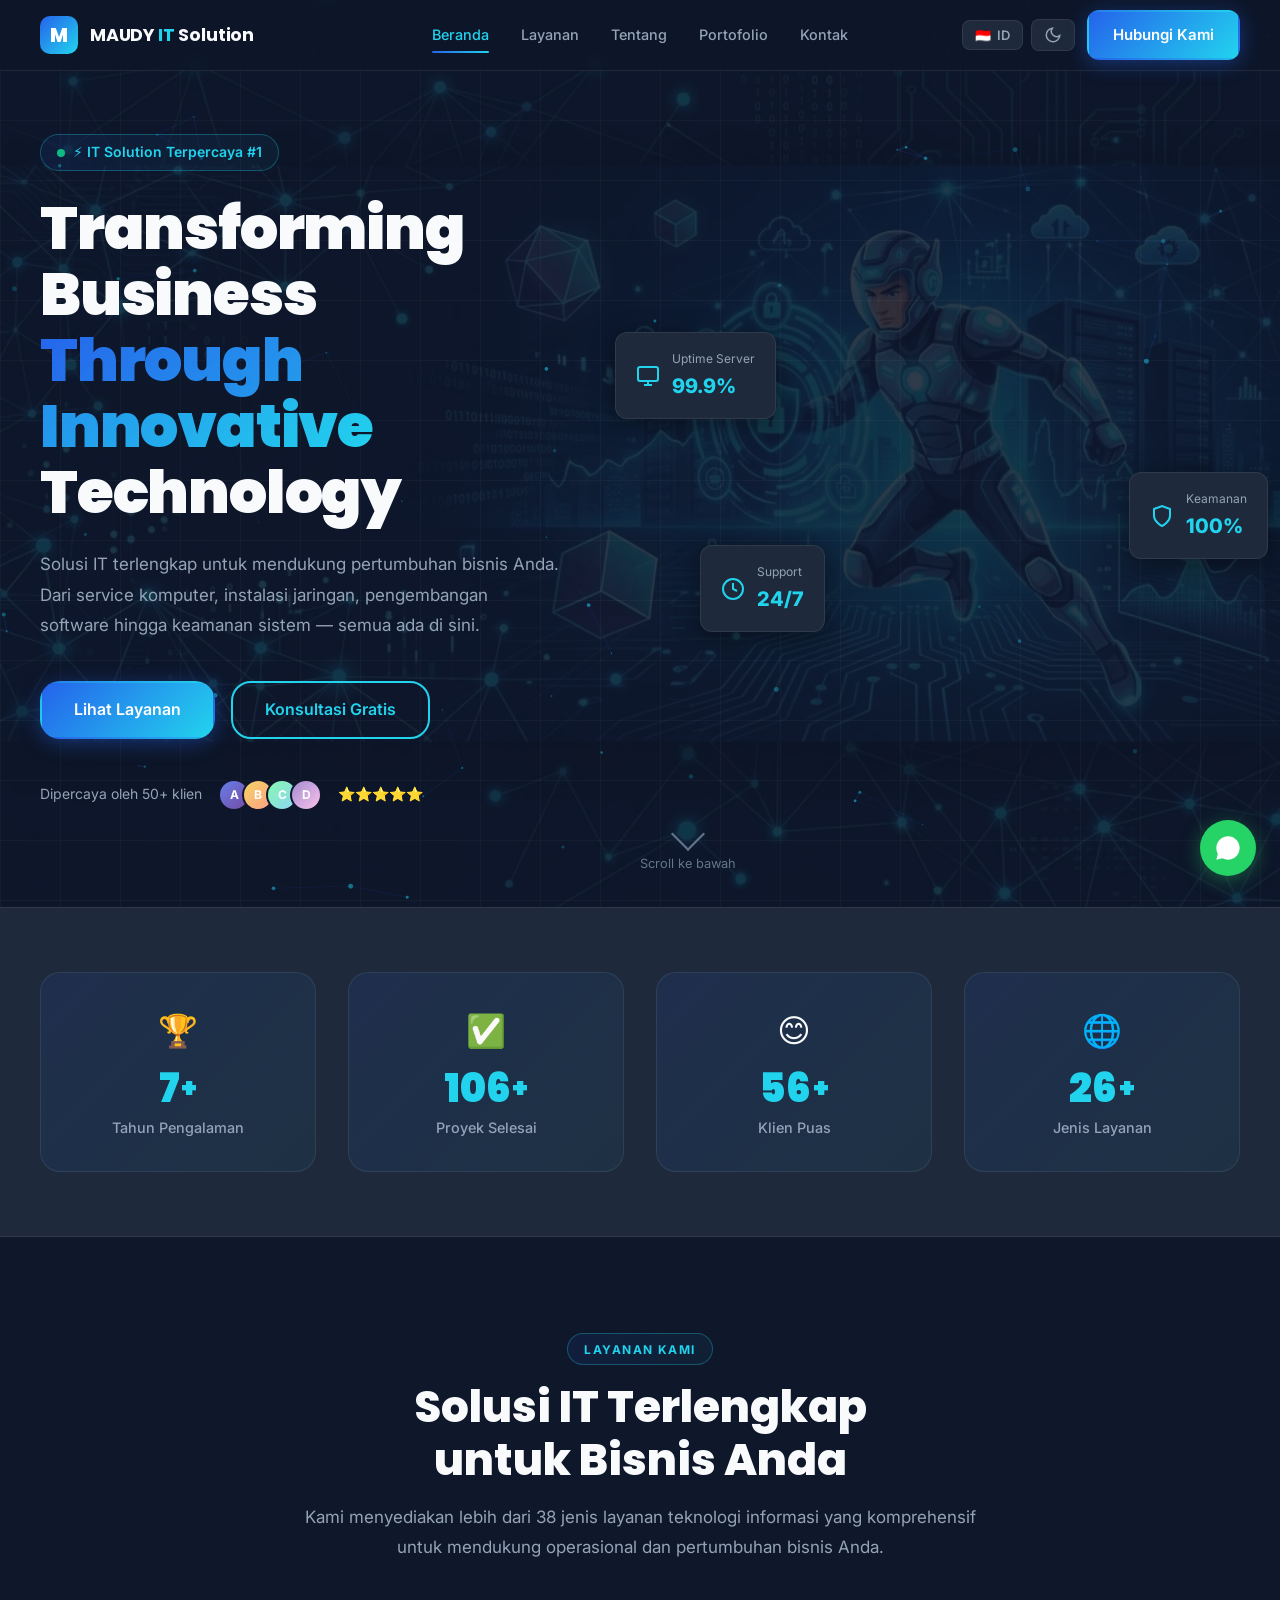
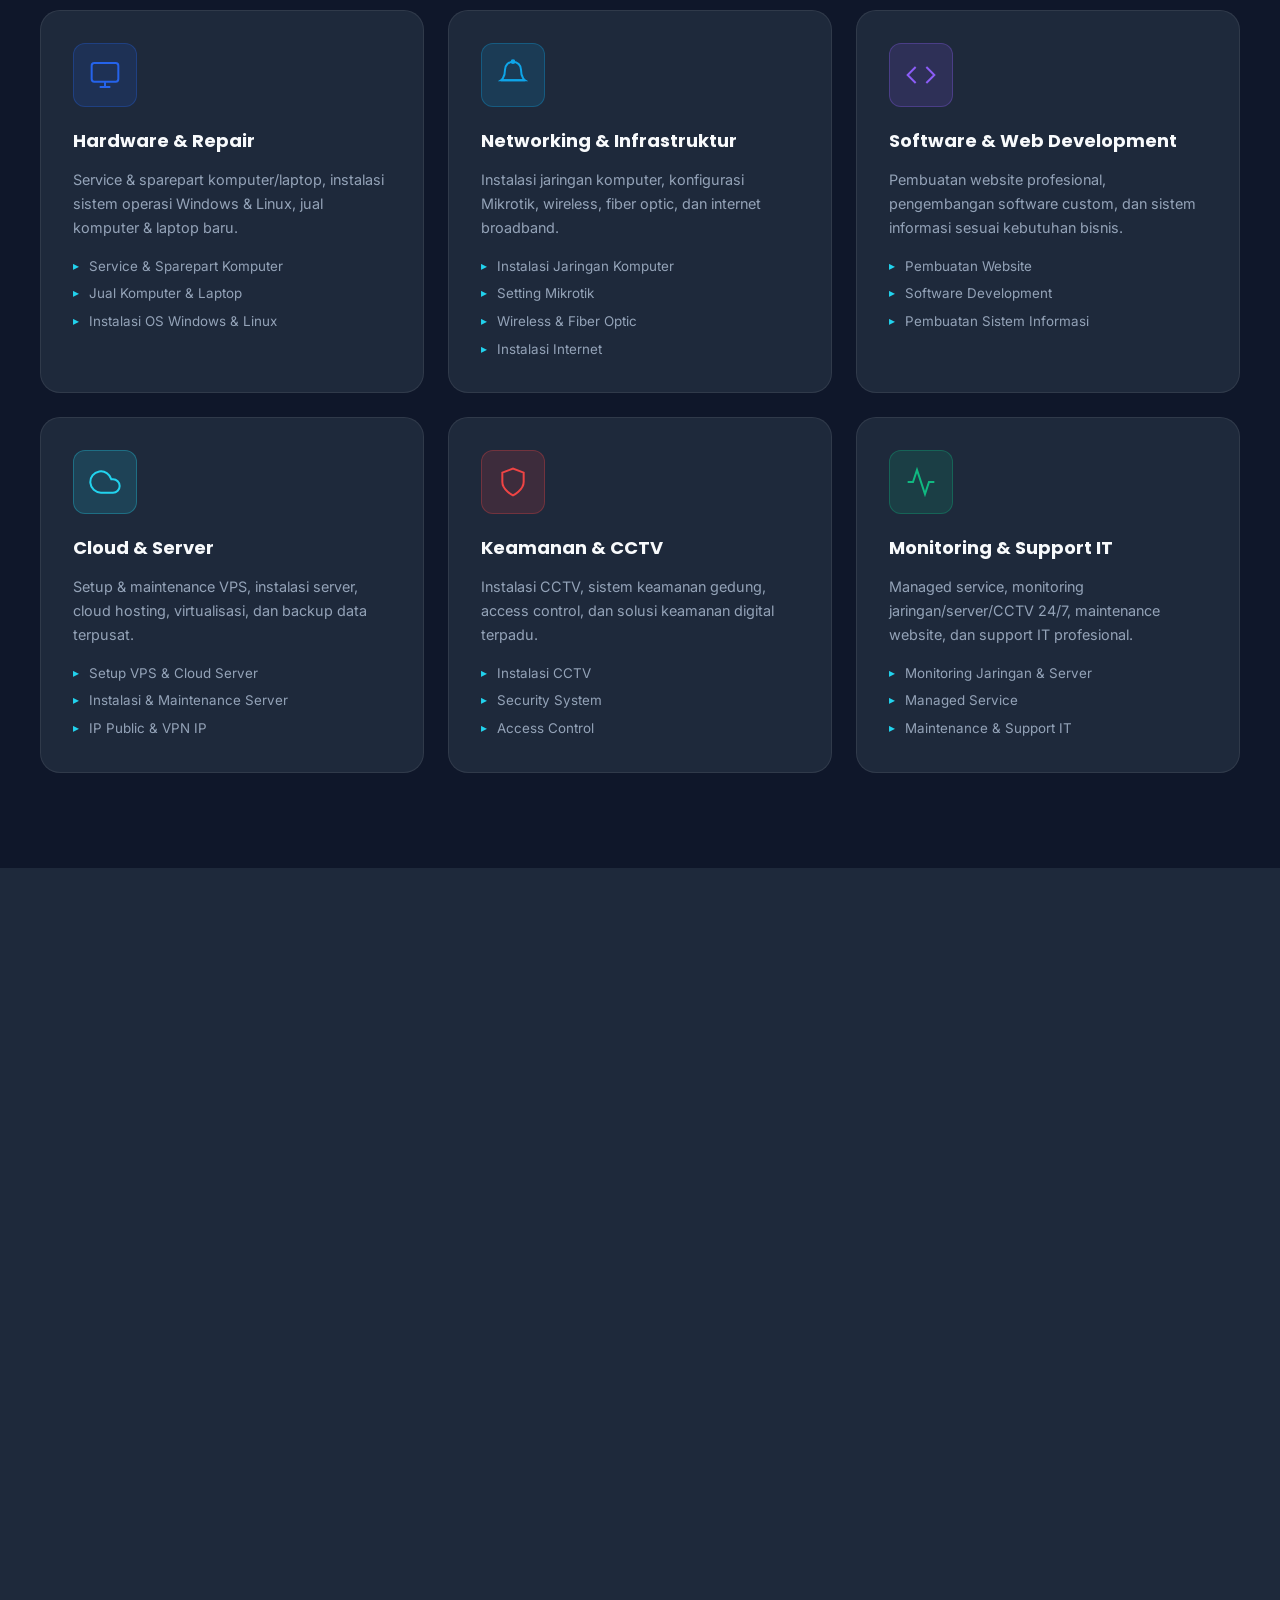
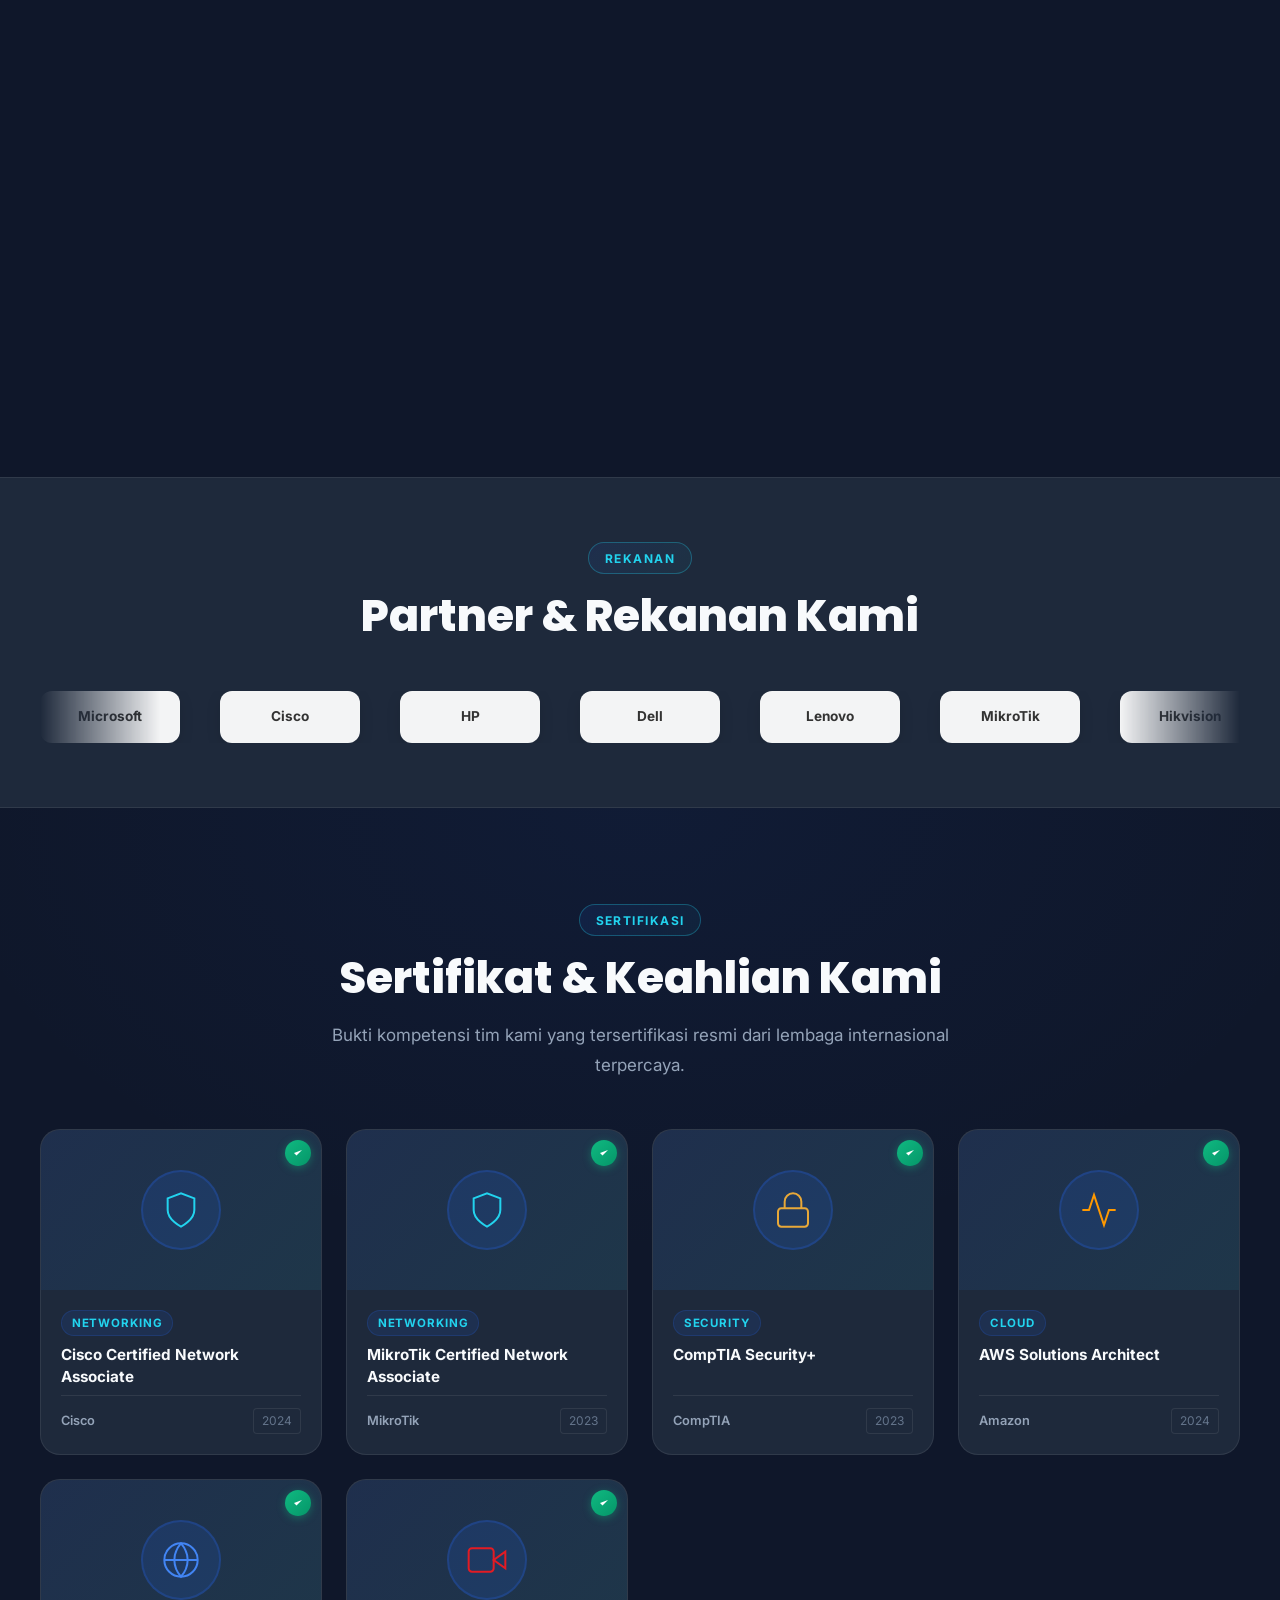
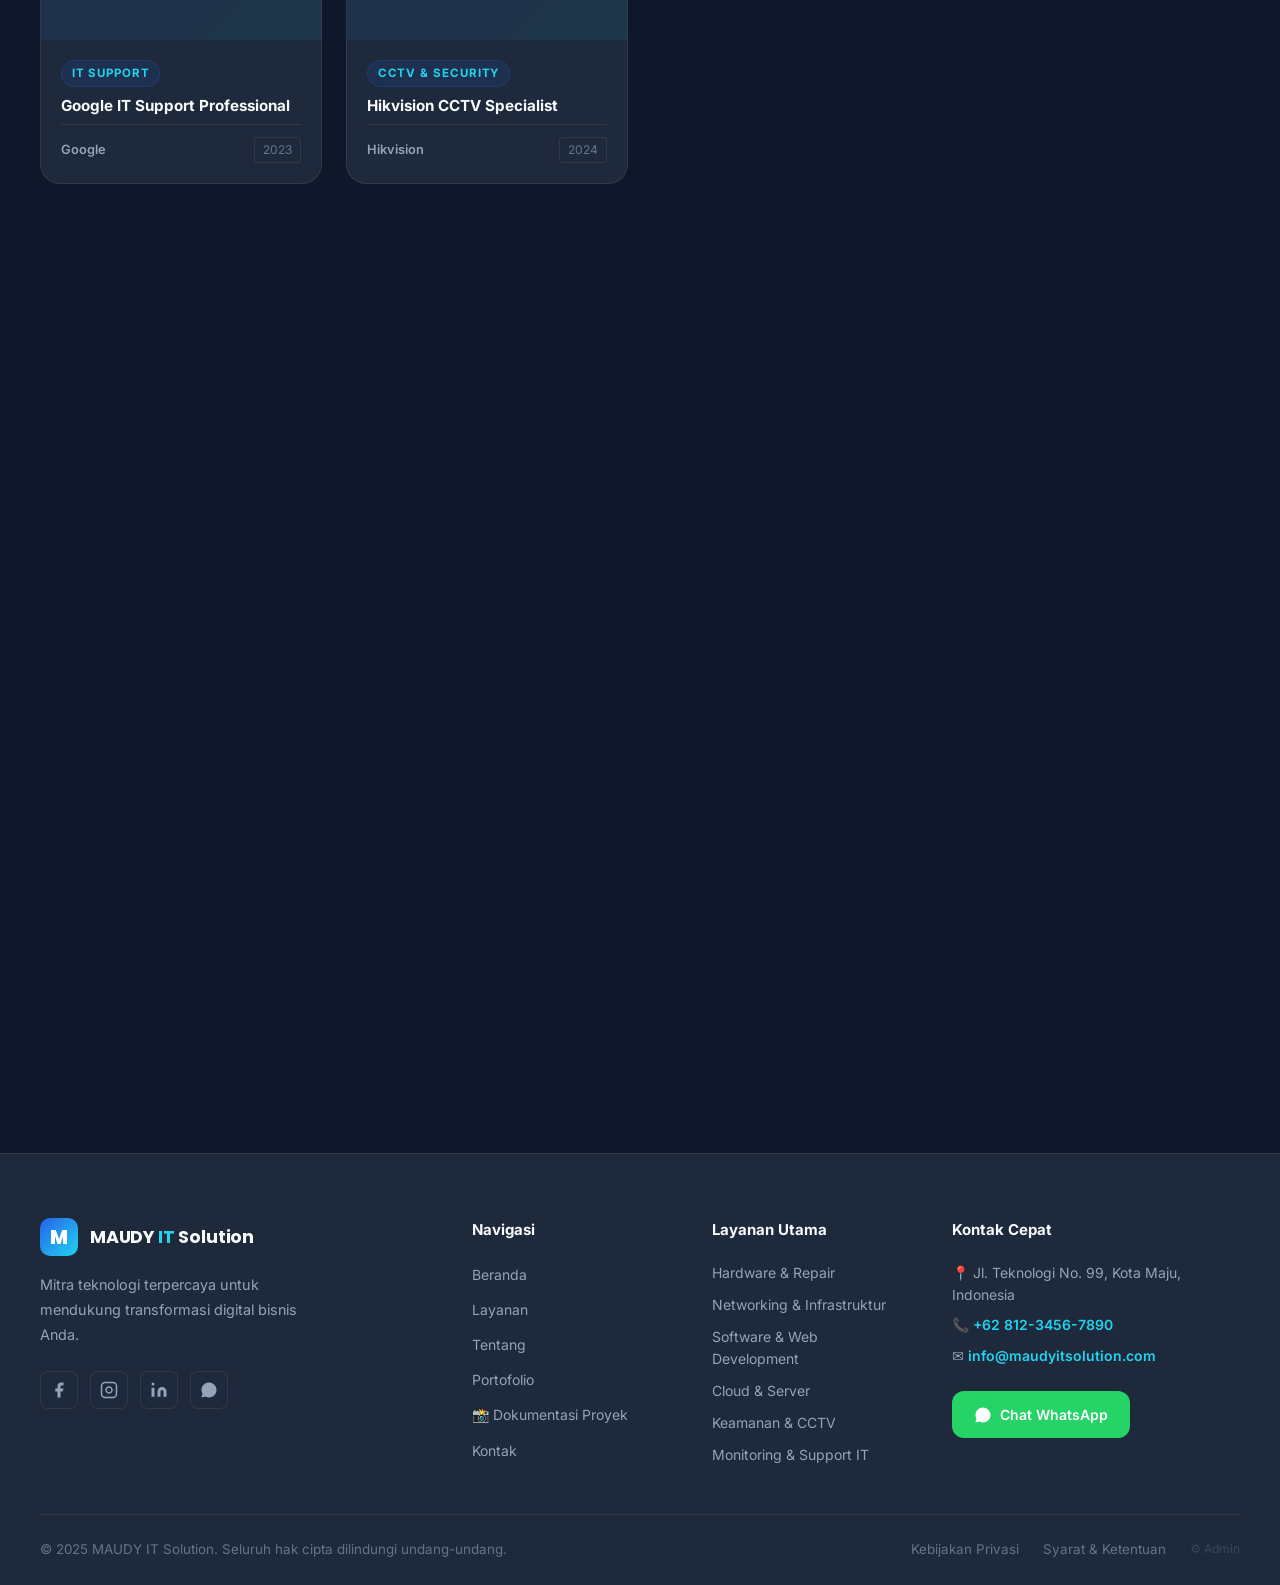
==== commit cf05892e: "Feat: Add URL field to partners to allow opening their websites in new tab" ====
--- a/index.html
+++ b/index.html
@@ -960,6 +960,6 @@
   <script src="protect.js"></script>
 
   <!-- Main Script (deferred) -->
-  <script src="script.js?v=4" defer></script>
+  <script src="script.js?v=5" defer></script>
 </body>
 </html>
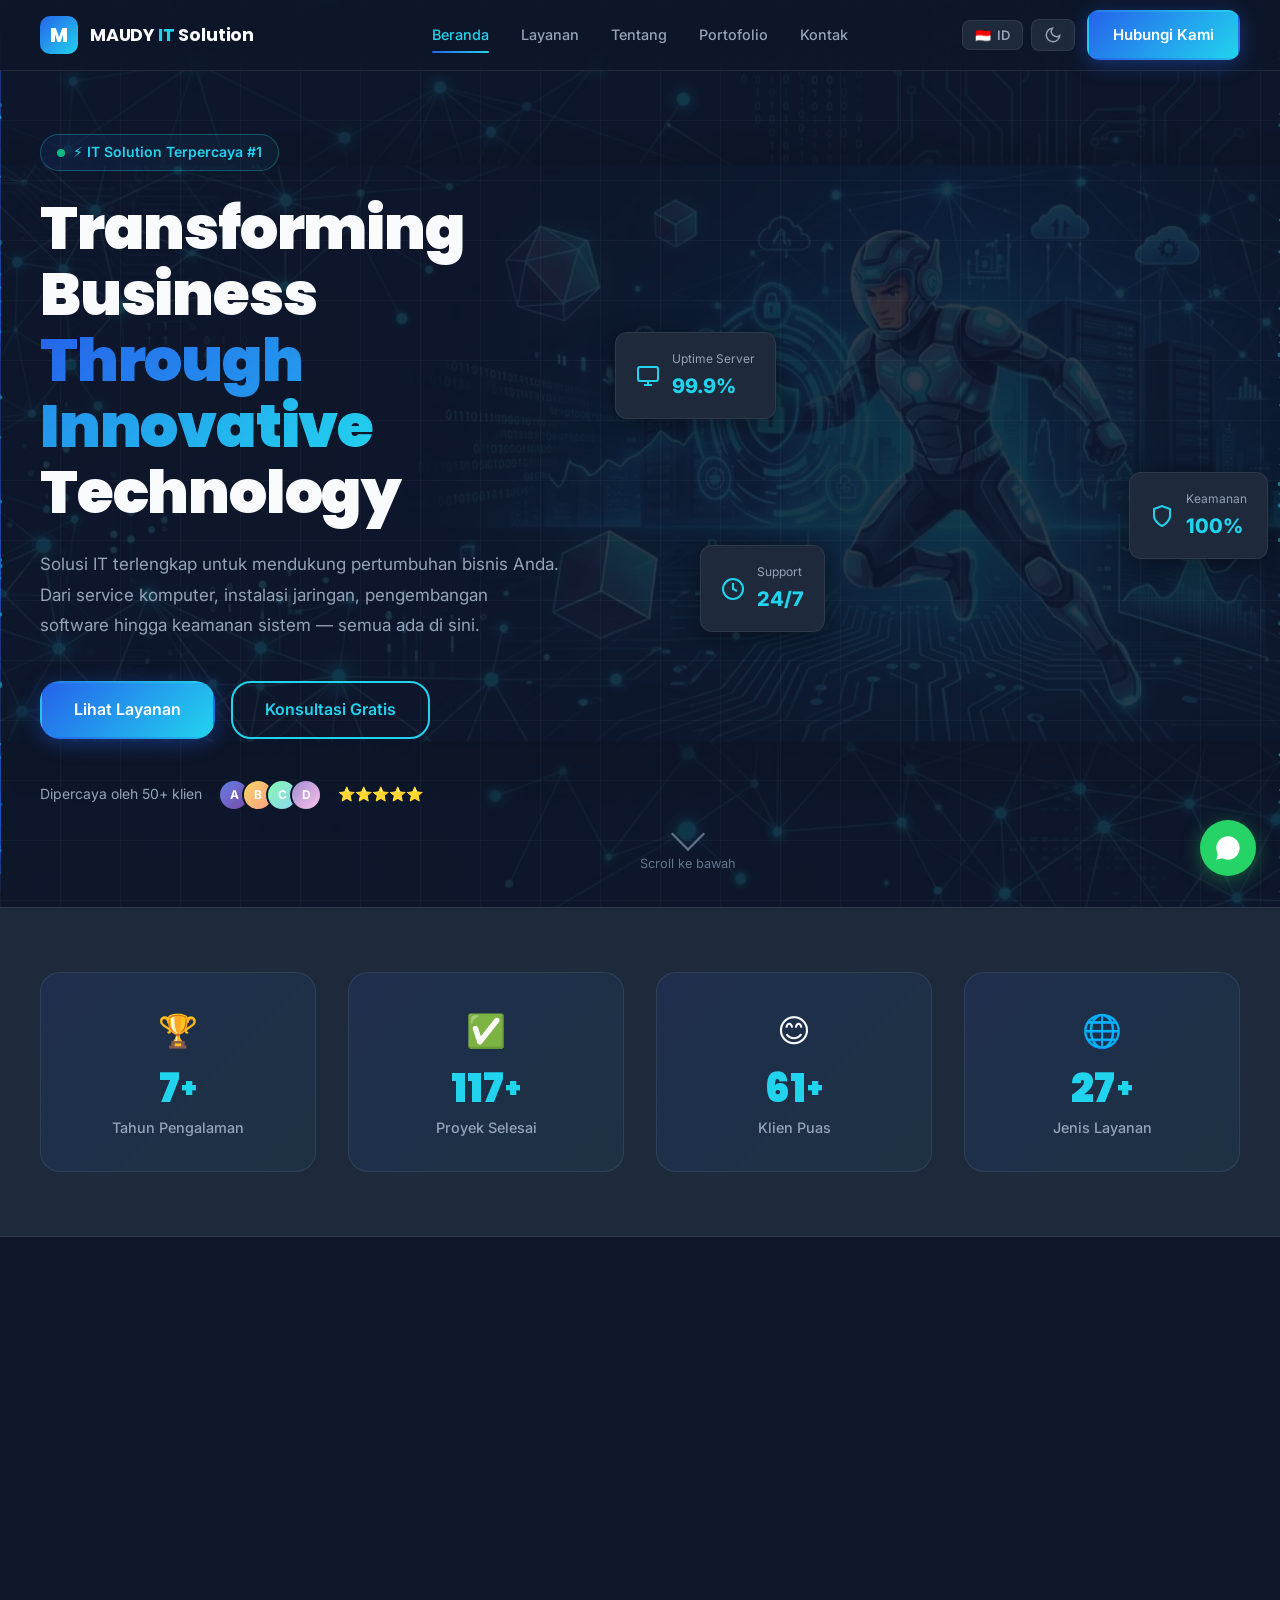
==== commit 945ab969: "Feat: Dynamic featured projects portfolio with marquee animation and category filtering" ====
--- a/index.html
+++ b/index.html
@@ -43,9 +43,9 @@
 
   <!-- Preload critical assets -->
   <link rel="preload" as="image" href="assets/hero-bg.webp" type="image/webp" fetchpriority="high" />
-  <link rel="preload" as="style" href="style.css?v=4" />
+  <link rel="preload" as="style" href="style.css?v=6" />
   <!-- Menggunakan CSS utama dengan cache-busting -->
-  <link rel="stylesheet" href="style.css?v=4" />
+  <link rel="stylesheet" href="style.css?v=6" />
 
   <!-- JSON-LD Structured Data -->
   <script type="application/ld+json">
@@ -451,55 +451,14 @@
           <p class="section-desc" data-i18n="portfolio_desc">Beberapa karya terbaik yang telah kami selesaikan untuk klien dari berbagai industri.</p>
         </div>
 
-        <div class="portfolio-filter" role="group" aria-label="Filter portofolio">
-          <button class="filter-btn active" data-filter="all" data-i18n="filter_all">Semua</button>
-          <button class="filter-btn" data-filter="web" data-i18n="filter_web">Web &amp; Software</button>
-          <button class="filter-btn" data-filter="network" data-i18n="filter_network">Jaringan</button>
-          <button class="filter-btn" data-filter="security" data-i18n="filter_security">Keamanan</button>
-        </div>
-
-        <div class="portfolio-grid" id="portfolio-grid">
-          <article class="portfolio-card" data-category="web" data-animate="fade-up" data-delay="0">
-            <div class="portfolio-img">
-              <picture>
-                <source srcset="assets/portfolio-web.webp" type="image/webp" />
-                <img src="assets/portfolio-web.png" alt="Dashboard Analytics Web Application" loading="lazy" width="600" height="400" />
-              </picture>
-              <div class="portfolio-overlay">
-                <span class="portfolio-tag" data-i18n="ptag_web">Web Development</span>
-                <h3 data-i18n="p1_title">Sistem Analitik Bisnis</h3>
-                <p data-i18n="p1_desc">Dashboard analytics real-time untuk monitoring KPI bisnis perusahaan manufaktur.</p>
-              </div>
-            </div>
-          </article>
-
-          <article class="portfolio-card" data-category="network" data-animate="fade-up" data-delay="100">
-            <div class="portfolio-img">
-              <picture>
-                <source srcset="assets/portfolio-network.webp" type="image/webp" />
-                <img src="assets/portfolio-network.png" alt="Network Infrastructure Monitoring Dashboard" loading="lazy" width="600" height="400" />
-              </picture>
-              <div class="portfolio-overlay">
-                <span class="portfolio-tag" data-i18n="ptag_network">Infrastruktur Jaringan</span>
-                <h3 data-i18n="p2_title">Monitoring Jaringan Enterprise</h3>
-                <p data-i18n="p2_desc">Instalasi dan konfigurasi infrastruktur jaringan untuk gedung 10 lantai dengan 500+ node.</p>
-              </div>
-            </div>
-          </article>
-
-          <article class="portfolio-card" data-category="security" data-animate="fade-up" data-delay="200">
-            <div class="portfolio-img">
-              <picture>
-                <source srcset="assets/portfolio-security.webp" type="image/webp" />
-                <img src="assets/portfolio-security.png" alt="Security CCTV Control Room" loading="lazy" width="600" height="400" />
-              </picture>
-              <div class="portfolio-overlay">
-                <span class="portfolio-tag" data-i18n="ptag_security">Sistem Keamanan</span>
-                <h3 data-i18n="p3_title">Pusat Monitoring Keamanan</h3>
-                <p data-i18n="p3_desc">Instalasi CCTV dan security system terintegrasi untuk kompleks perkantoran modern.</p>
-              </div>
-            </div>
-          </article>
+        <div class="portfolio-filter" id="portfolio-filter" role="group" aria-label="Filter portofolio">
+          <button class="filter-btn active" data-filter="all">Semua</button>
+        </div>
+
+        <div class="marquee-wrapper" id="portfolio-marquee-wrapper" style="margin-top:2rem;">
+          <div class="marquee-track portfolio-marquee-track" id="portfolio-grid">
+            <!-- Dinamis via script.js -->
+          </div>
         </div>
       </div>
     </section>
@@ -960,6 +919,6 @@
   <script src="protect.js"></script>
 
   <!-- Main Script (deferred) -->
-  <script src="script.js?v=5" defer></script>
+  <script src="script.js?v=6" defer></script>
 </body>
 </html>
--- a/style.css
+++ b/style.css
@@ -948,10 +948,13 @@
   color: white;
 }
 
-.portfolio-grid {
-  display: grid;
-  grid-template-columns: repeat(3, 1fr);
+.portfolio-marquee-track {
   gap: 1.5rem;
+  align-items: stretch;
+}
+.portfolio-marquee-track .portfolio-card {
+  width: 350px;
+  flex-shrink: 0;
 }
 
 .portfolio-card {
--- a/style.css
+++ b/style.css
@@ -948,10 +948,13 @@
   color: white;
 }
 
-.portfolio-grid {
-  display: grid;
-  grid-template-columns: repeat(3, 1fr);
+.portfolio-marquee-track {
   gap: 1.5rem;
+  align-items: stretch;
+}
+.portfolio-marquee-track .portfolio-card {
+  width: 350px;
+  flex-shrink: 0;
 }
 
 .portfolio-card {
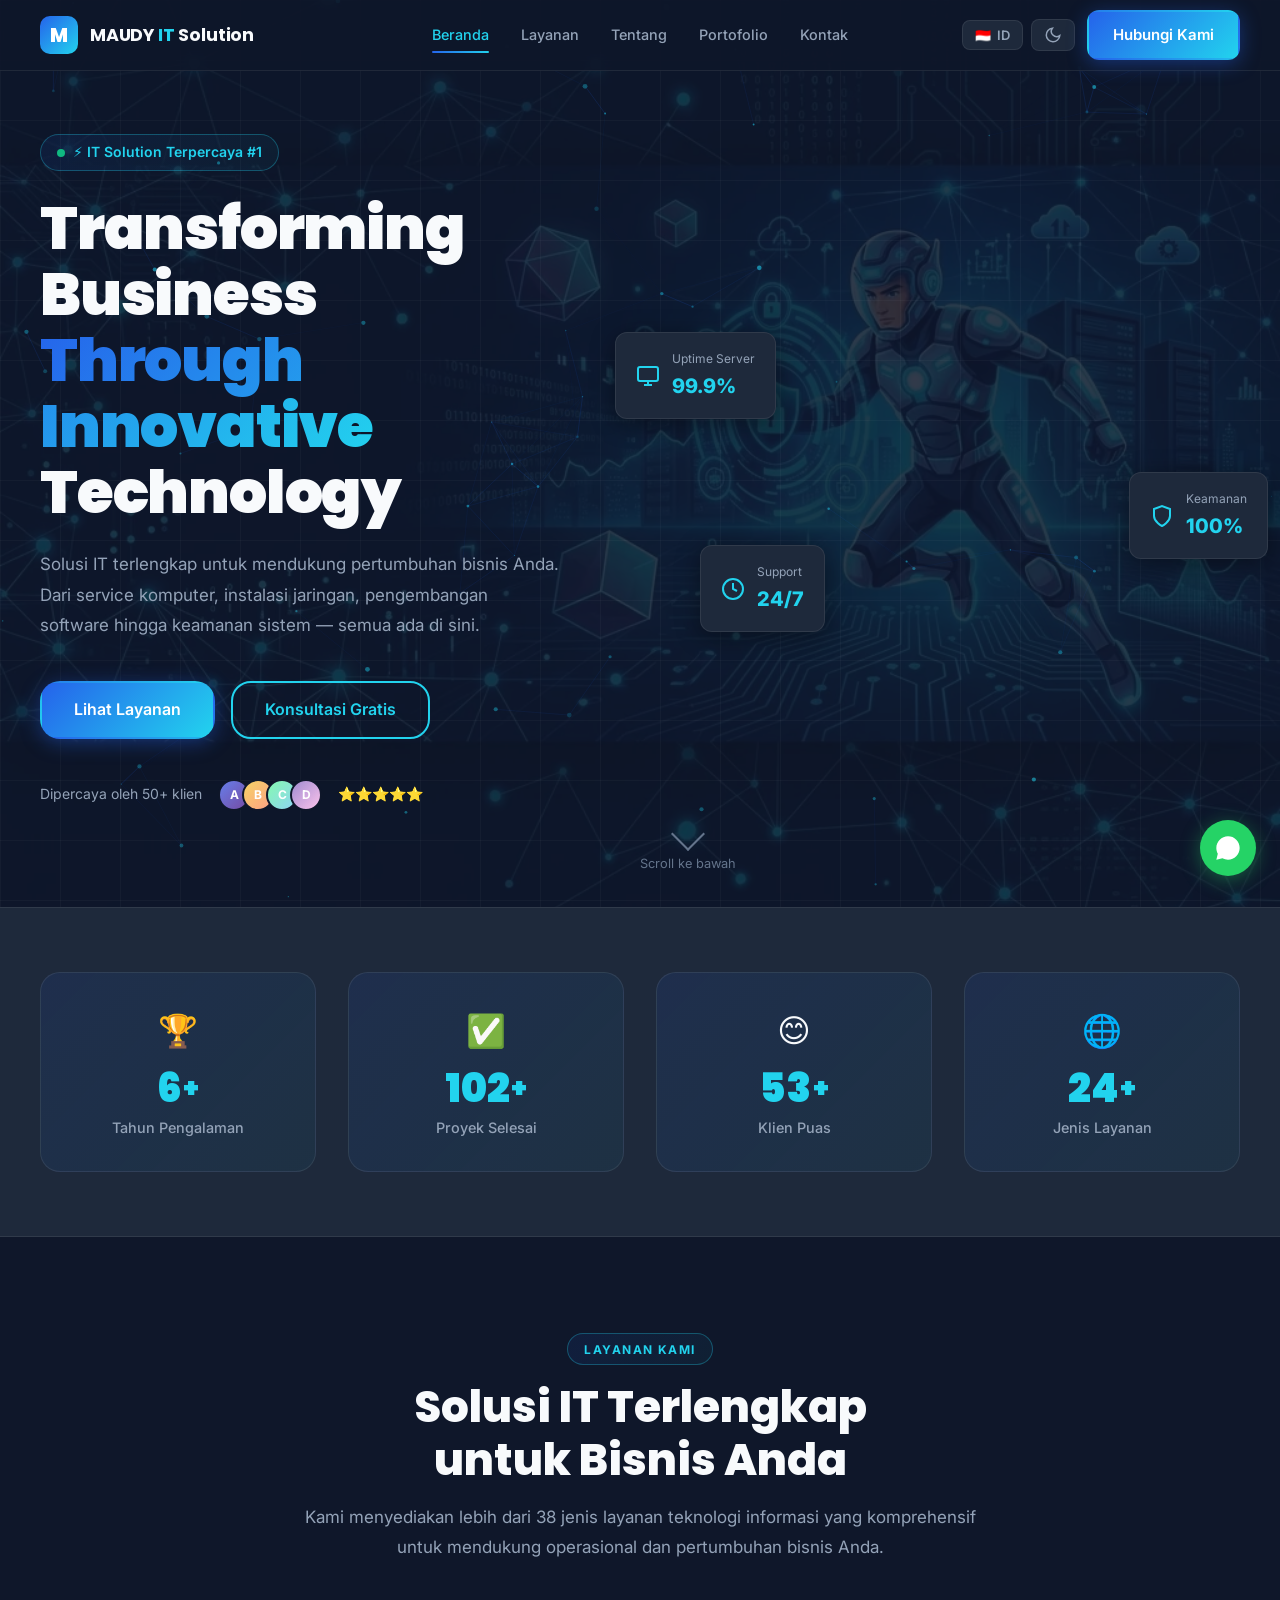
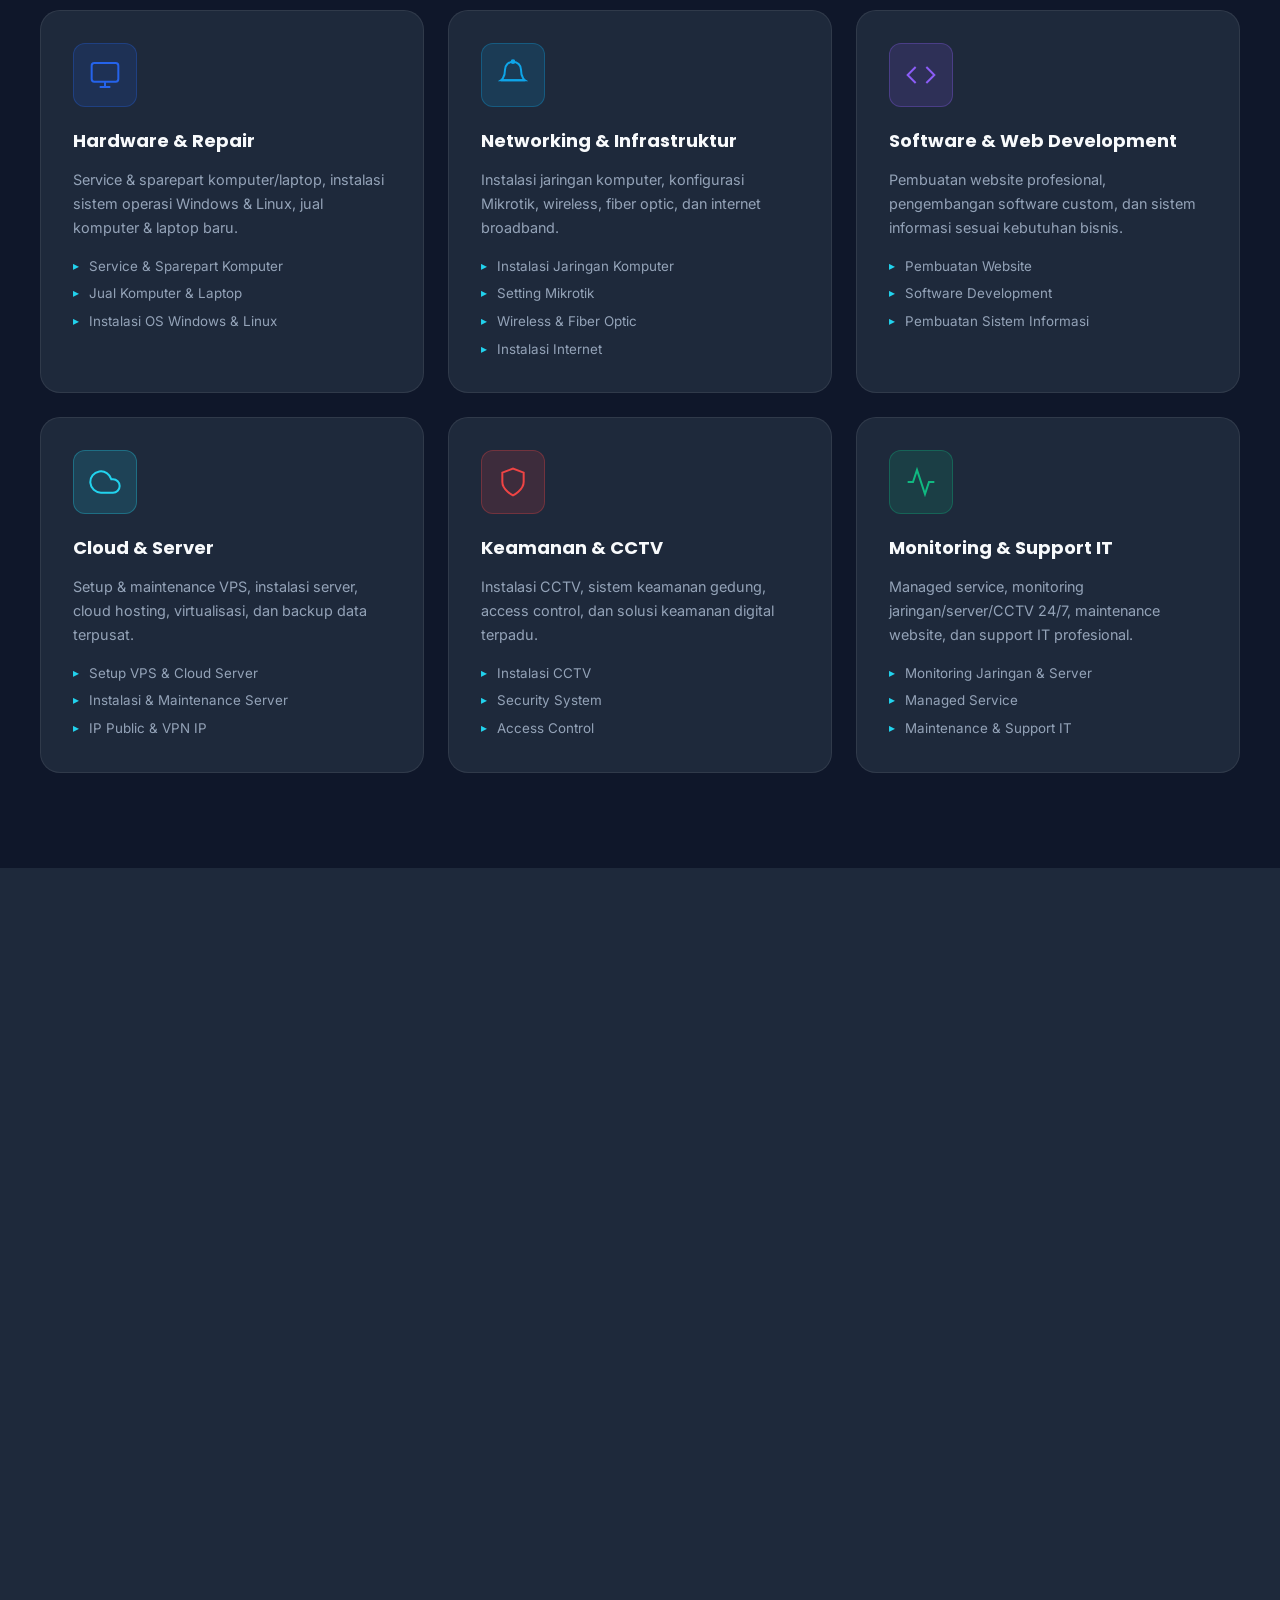
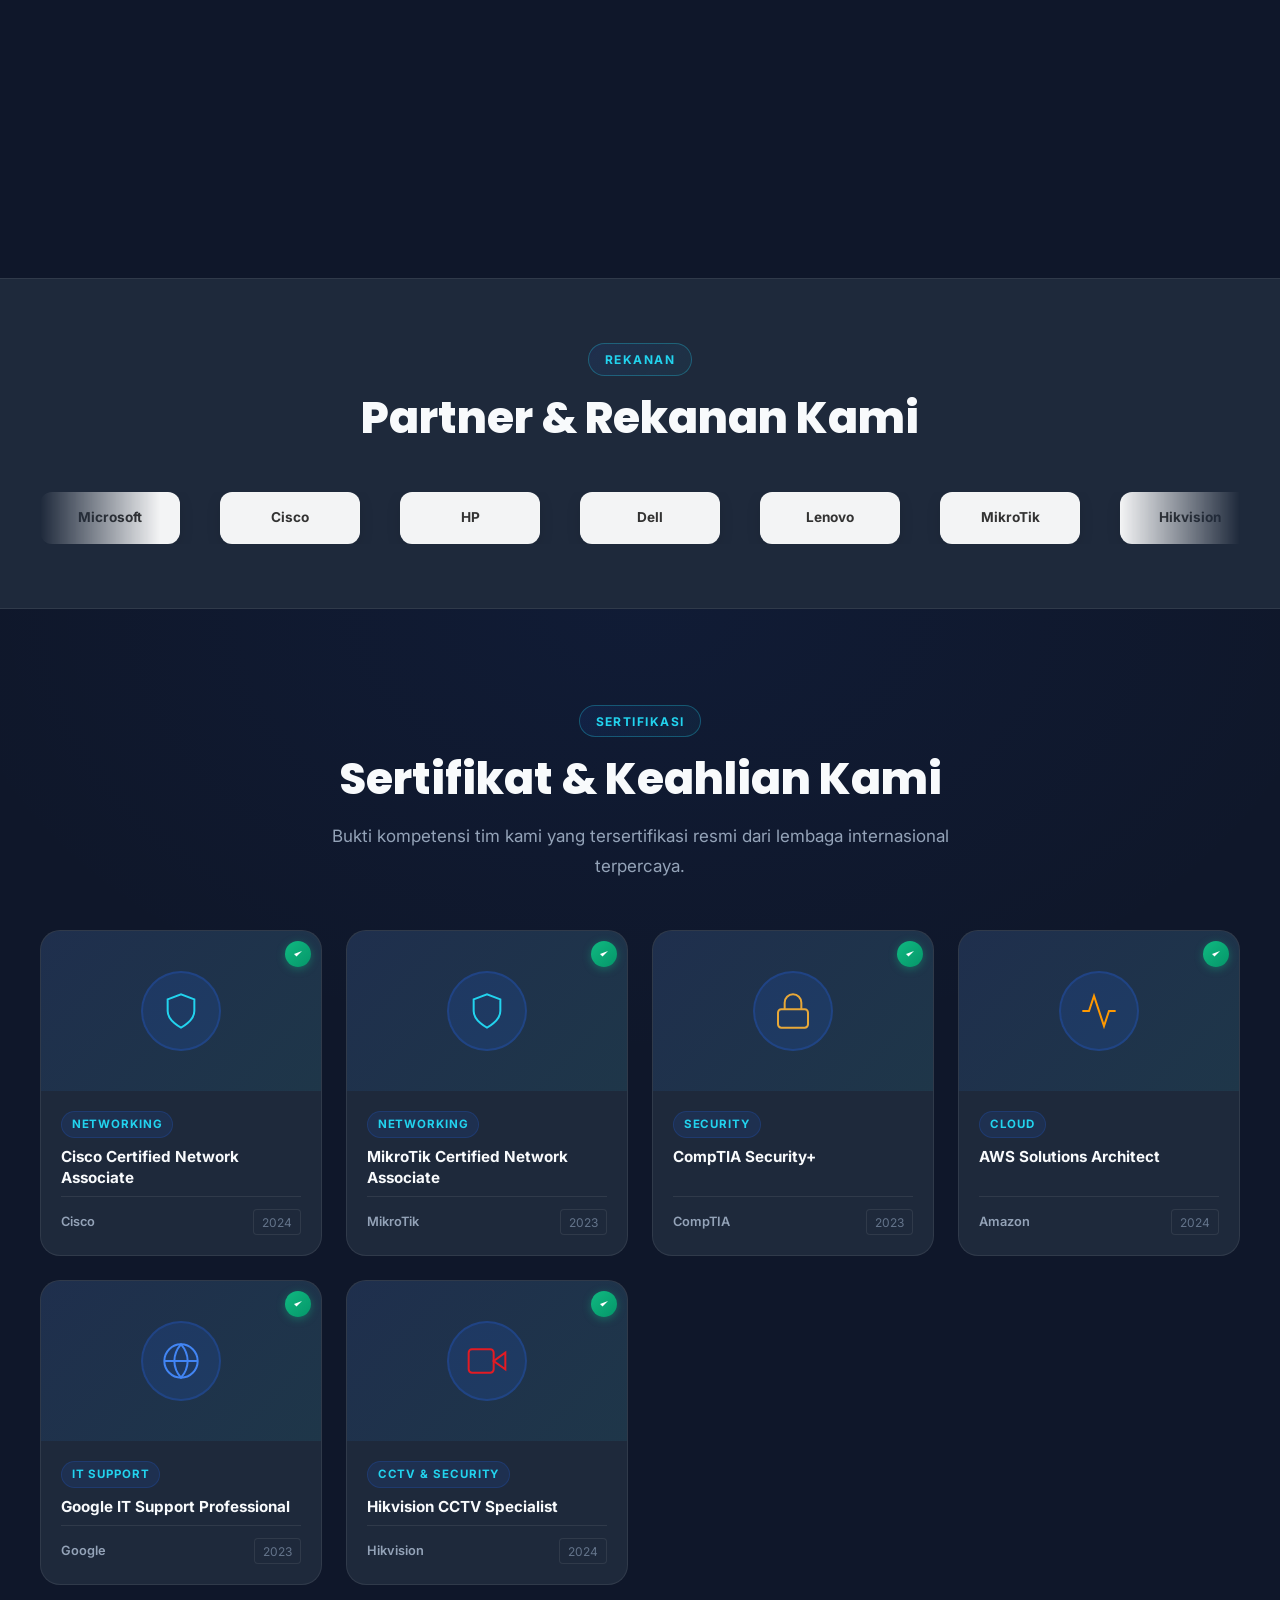
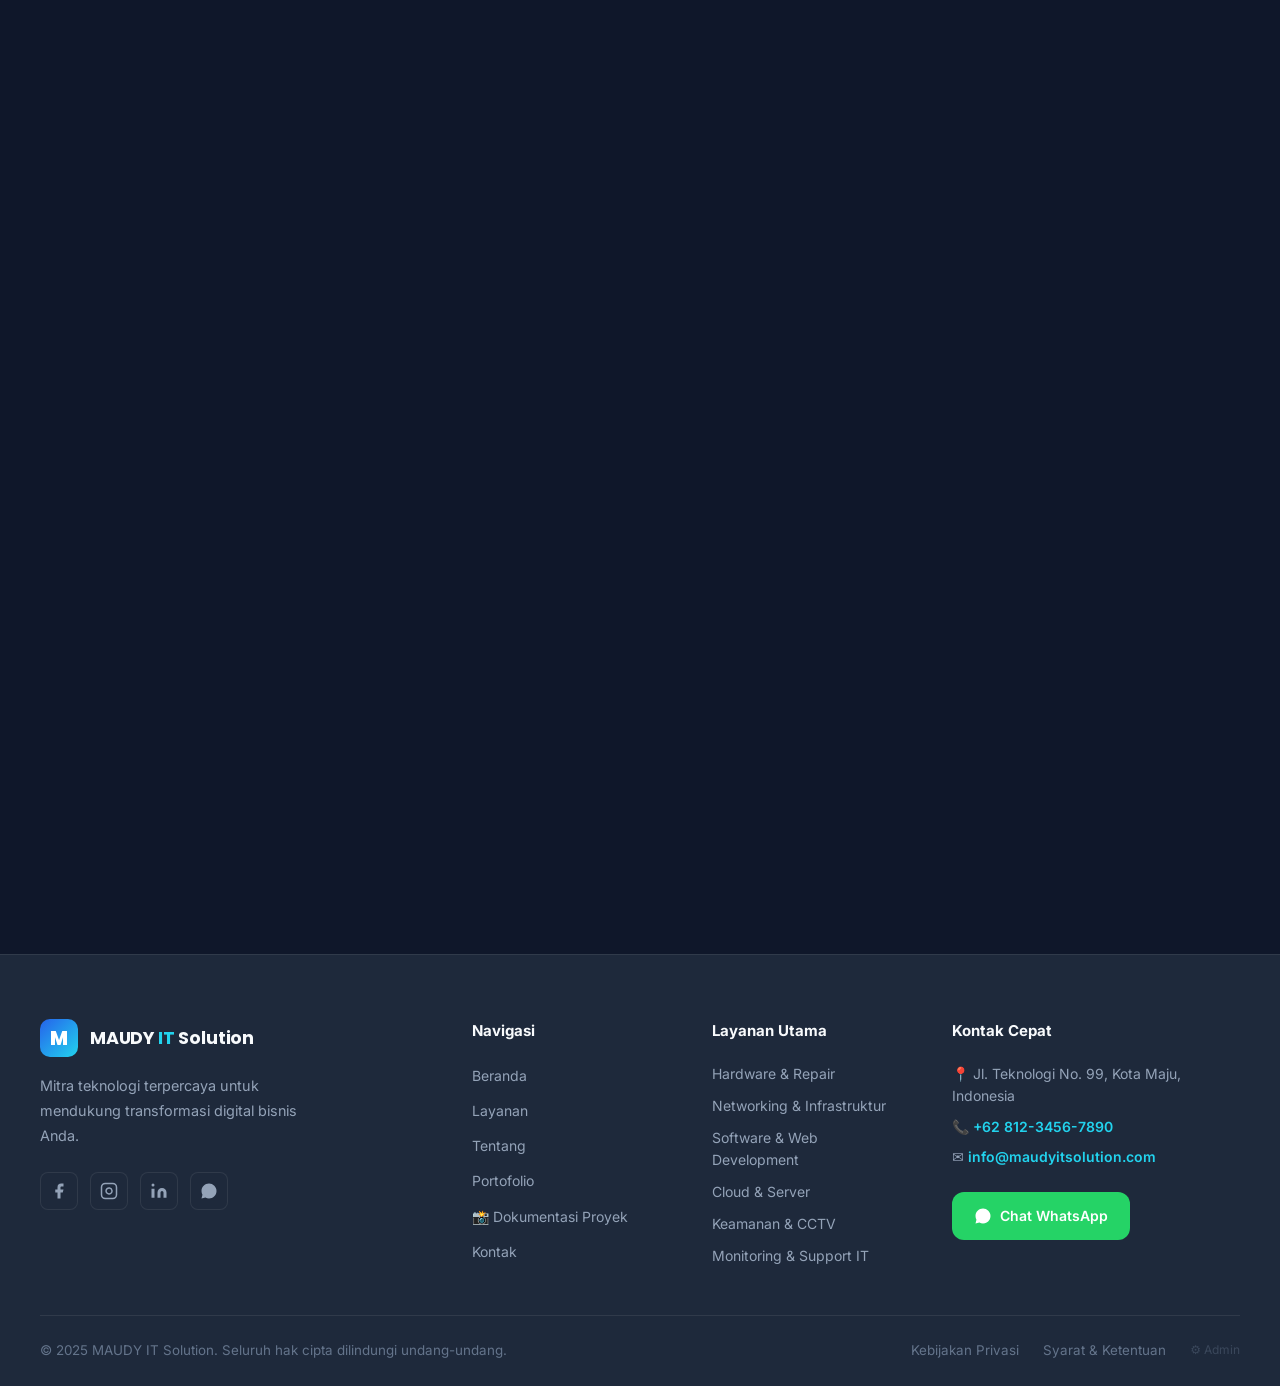
==== commit f4f7396e: "Fix: Target partners marquee by ID instead of class to prevent overriding portfolio marquee" ====
--- a/index.html
+++ b/index.html
@@ -919,6 +919,6 @@
   <script src="protect.js"></script>
 
   <!-- Main Script (deferred) -->
-  <script src="script.js?v=6" defer></script>
+  <script src="script.js?v=7" defer></script>
 </body>
 </html>
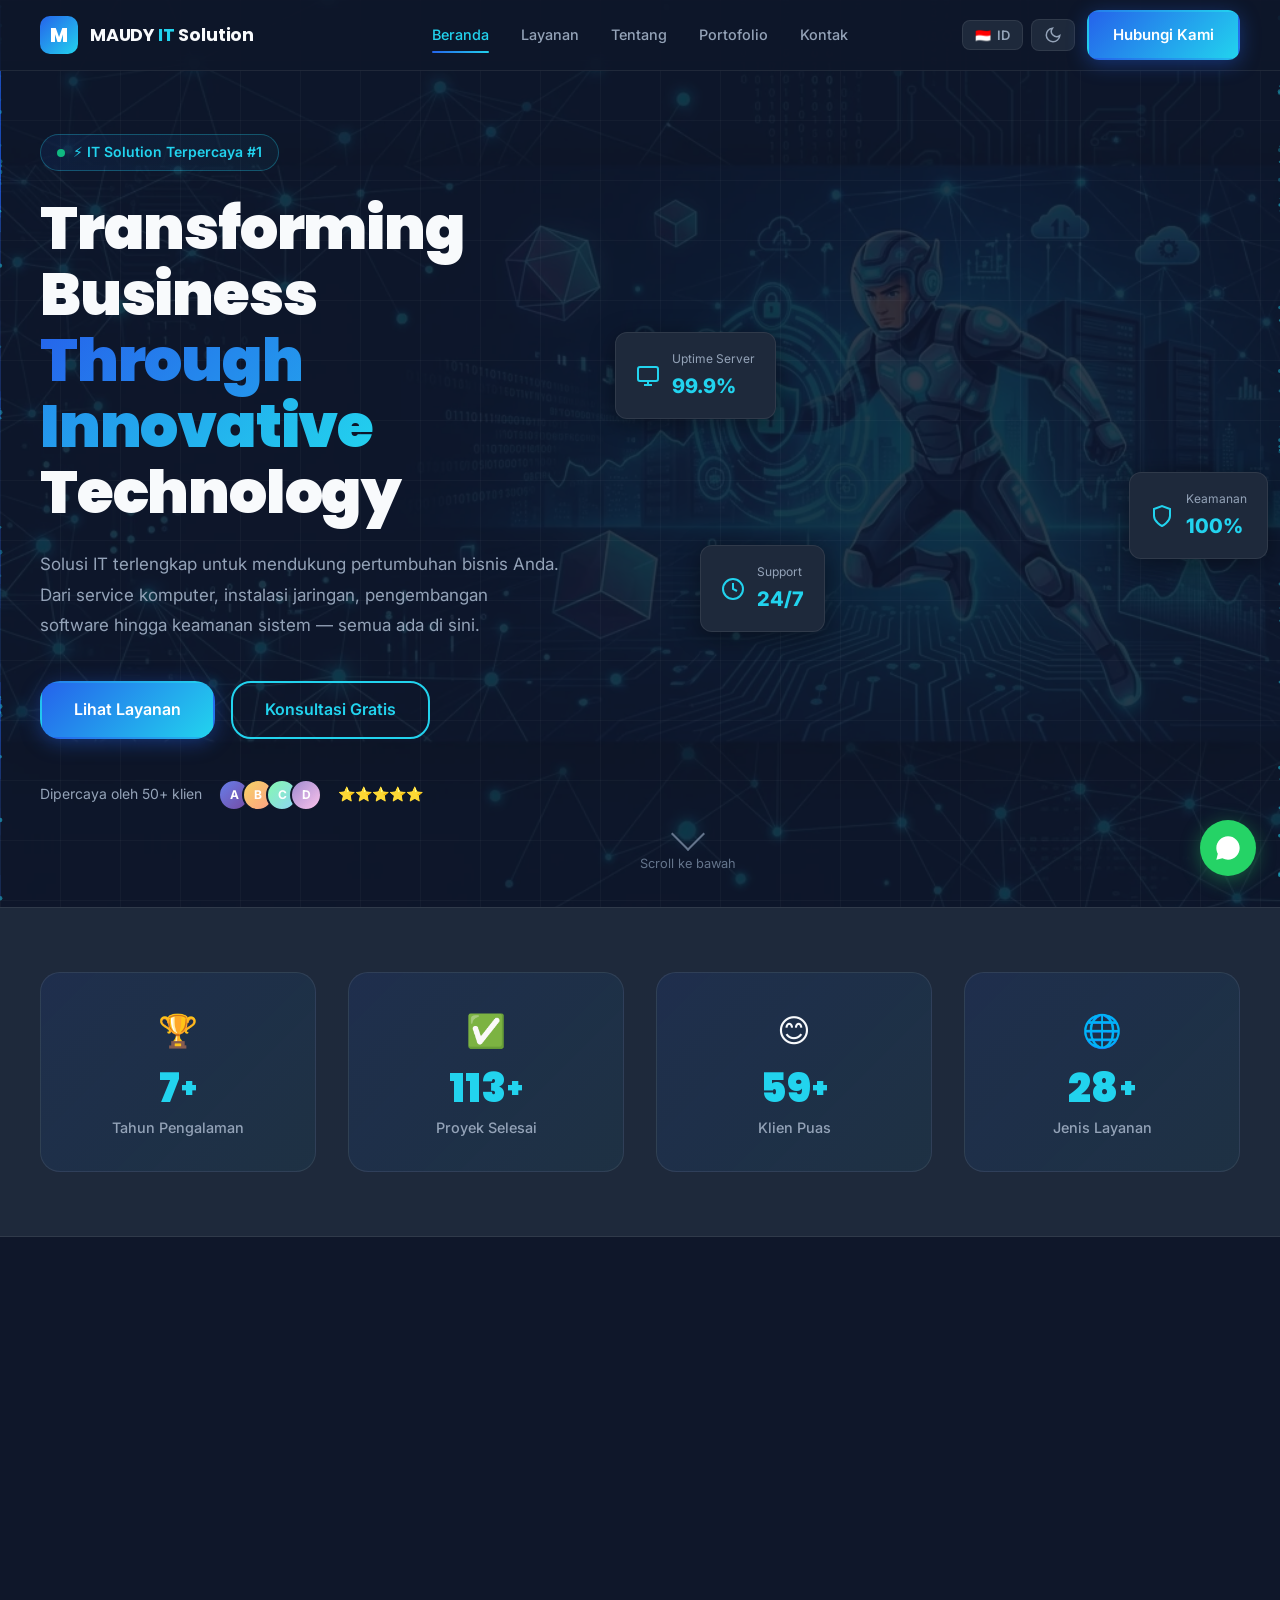
==== commit 6573fbda: "Fix: Add missing ID to partners marquee and add fallback for empty portfolio featured photos" ====
--- a/index.html
+++ b/index.html
@@ -579,7 +579,7 @@
           <h2 id="partners-heading" data-i18n="partners_title">Partner &amp; Rekanan Kami</h2>
         </div>
         <div class="marquee-wrapper" aria-label="Logo partner kami">
-          <div class="marquee-track" aria-hidden="true">
+          <div class="marquee-track" id="partners-marquee" aria-hidden="true">
             <div class="partner-logo">Microsoft</div>
             <div class="partner-logo">Cisco</div>
             <div class="partner-logo">HP</div>
@@ -919,6 +919,6 @@
   <script src="protect.js"></script>
 
   <!-- Main Script (deferred) -->
-  <script src="script.js?v=7" defer></script>
+  <script src="script.js?v=8" defer></script>
 </body>
 </html>
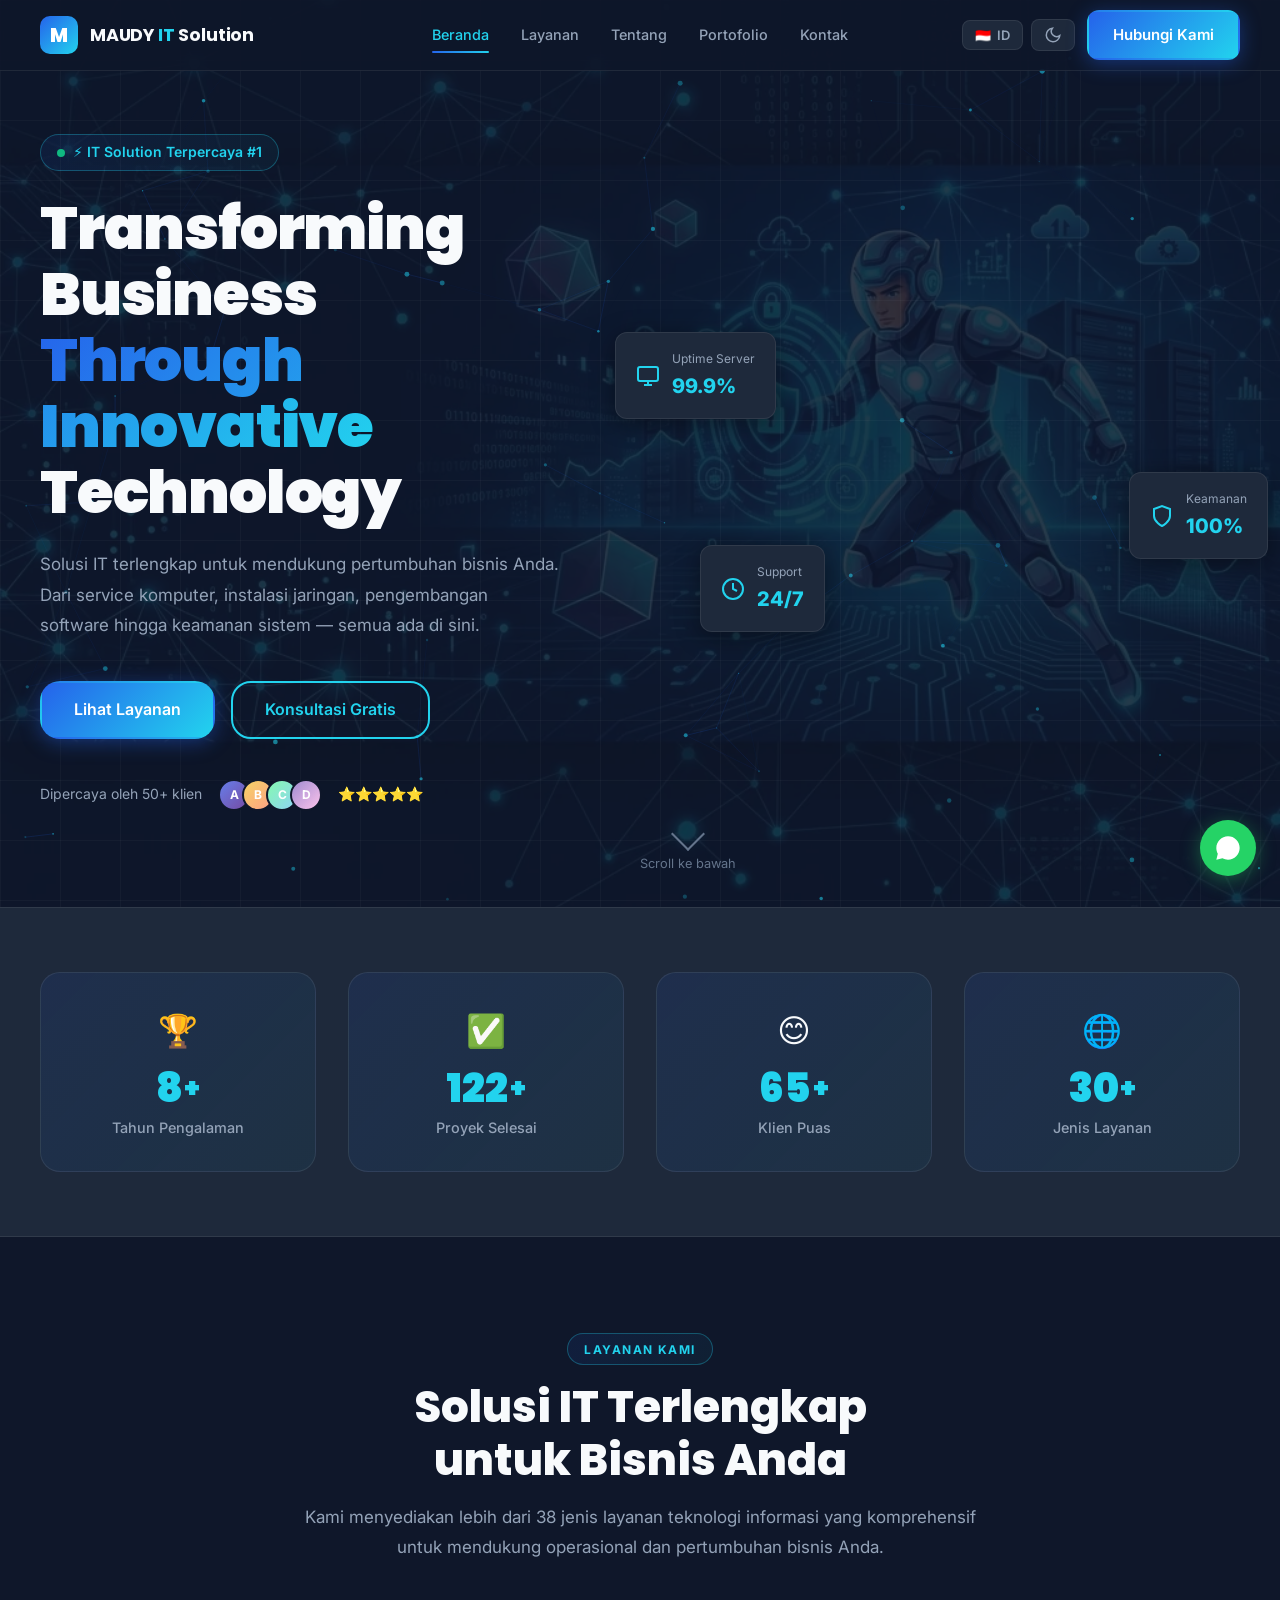
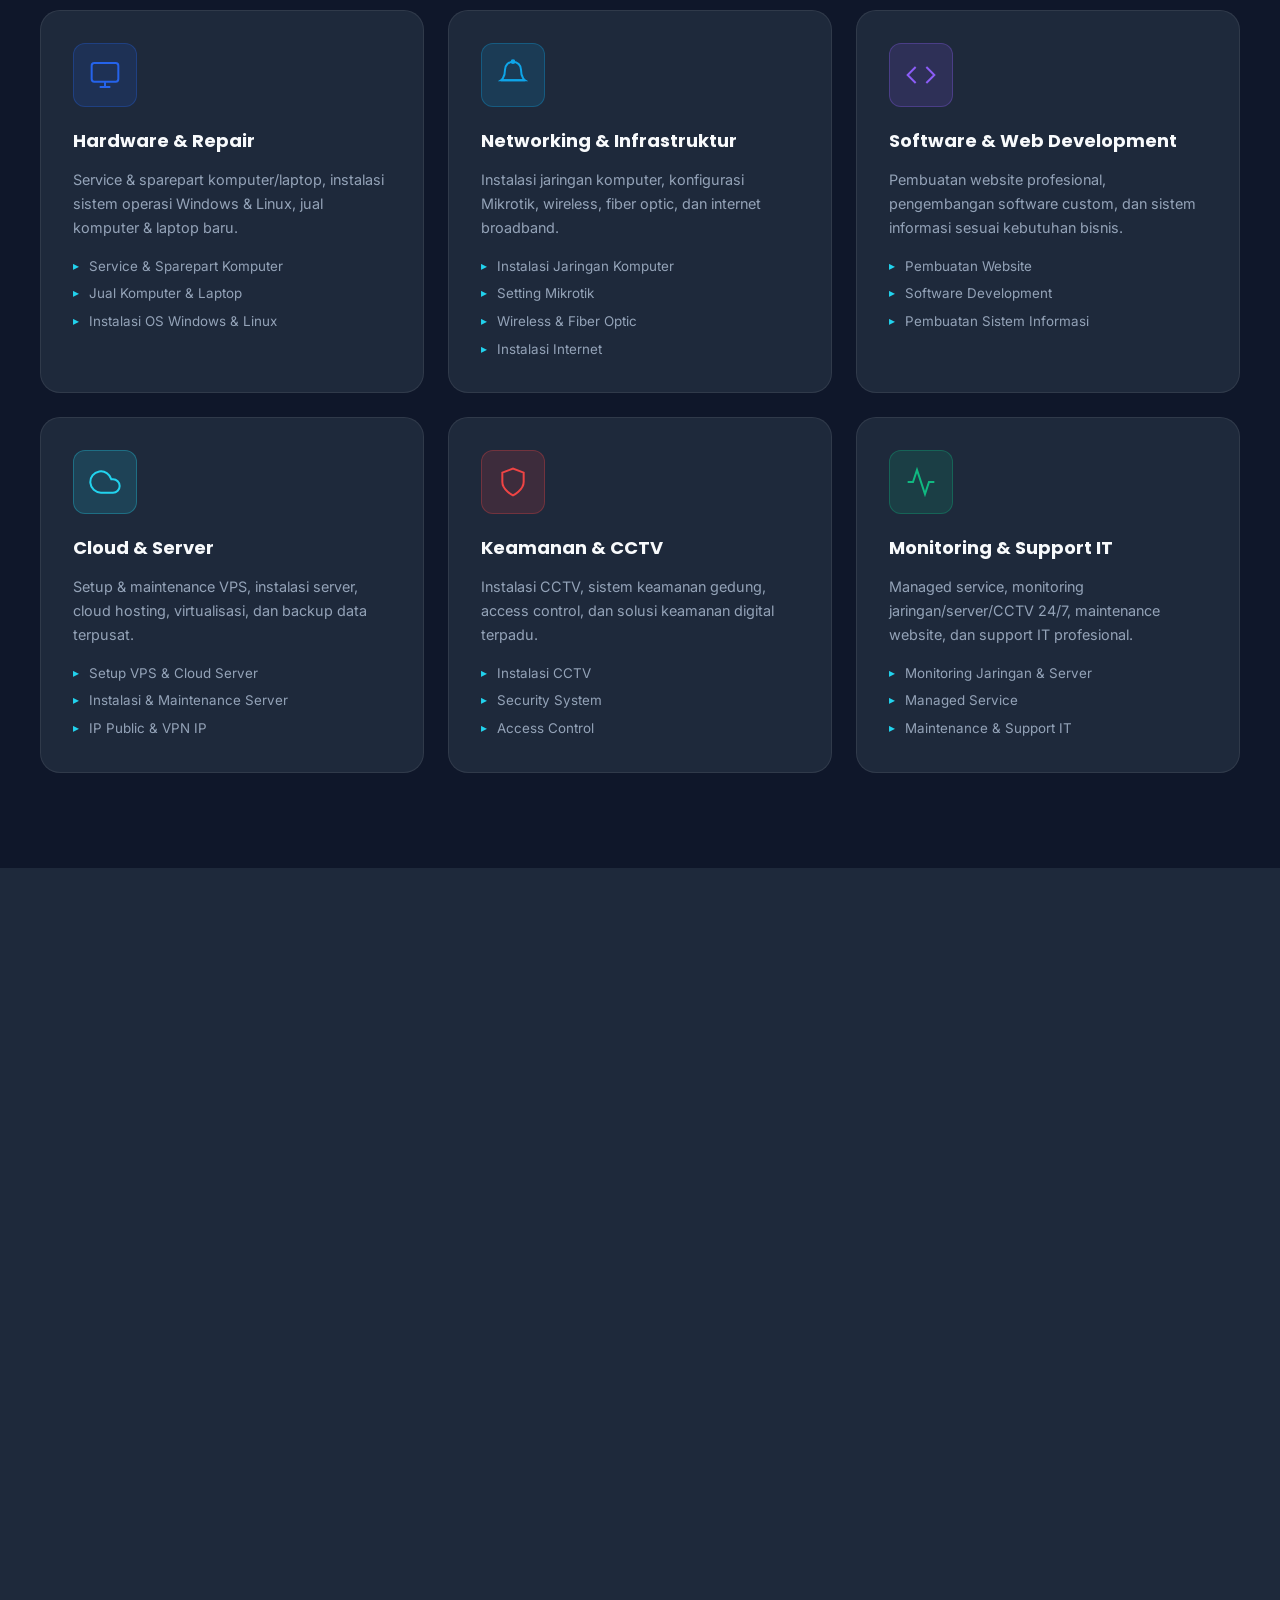
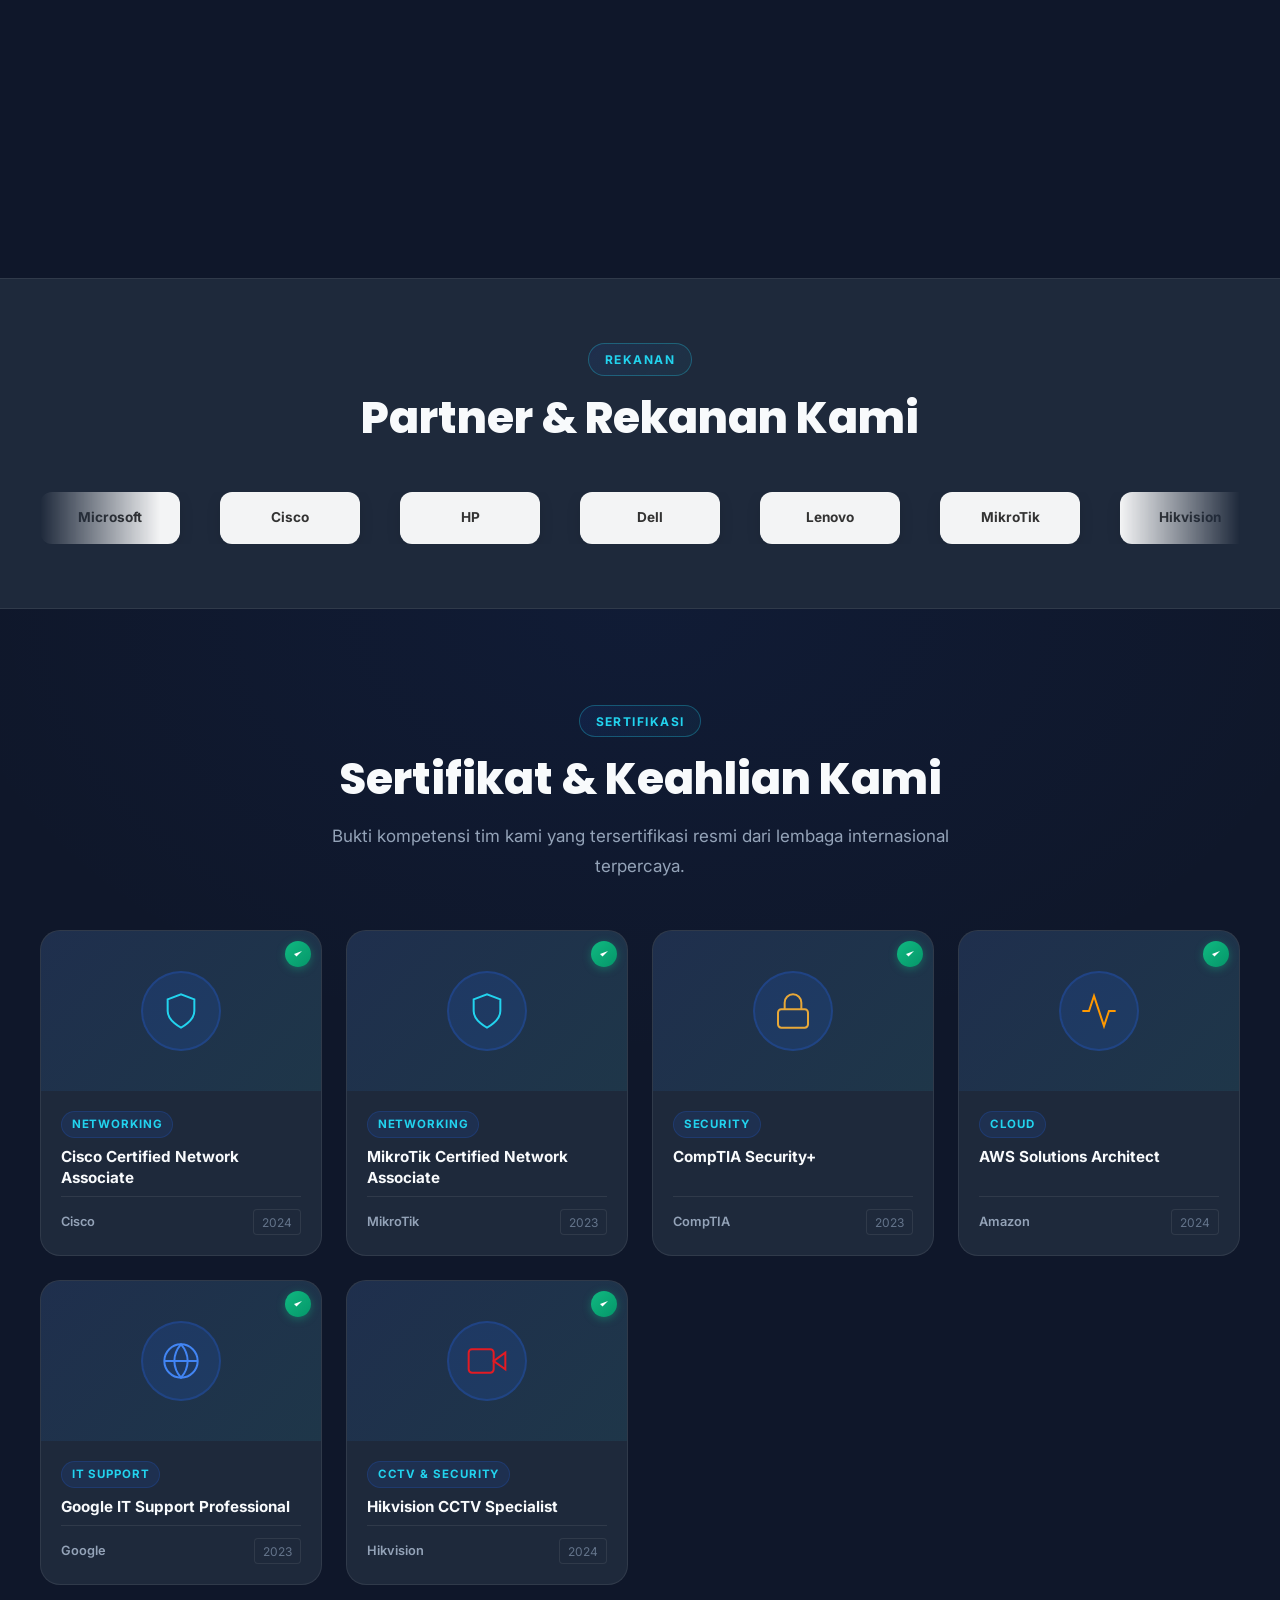
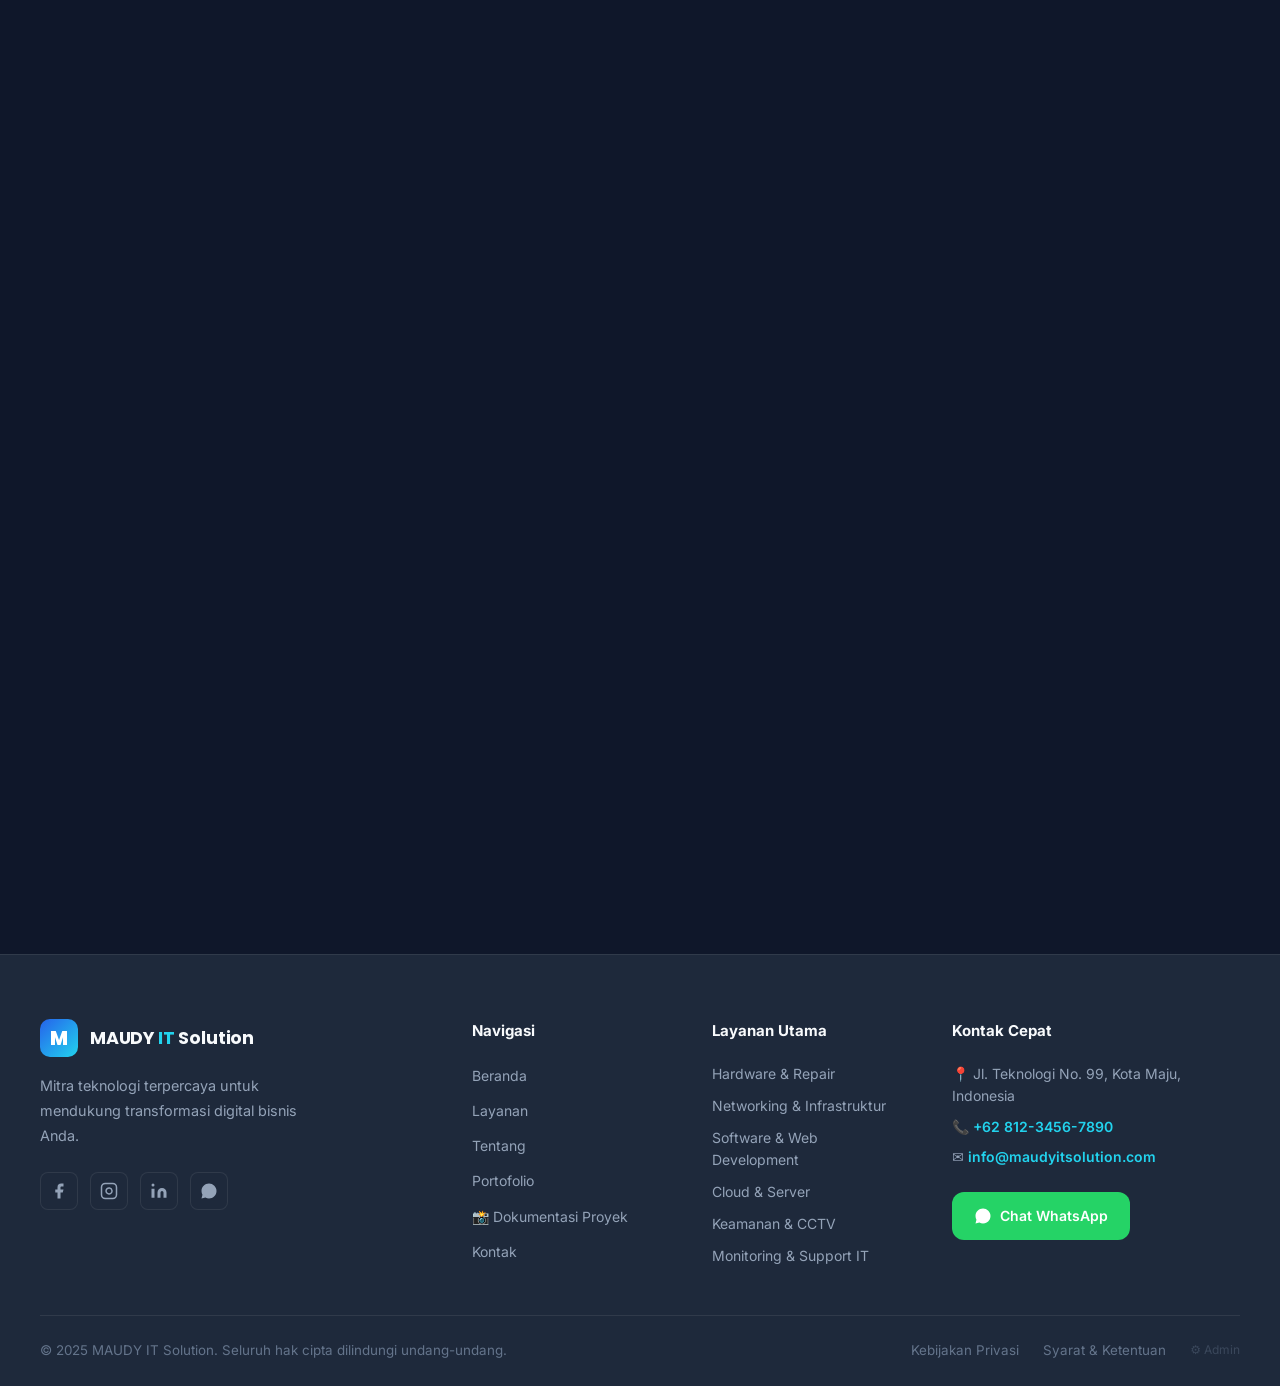
==== commit d36349be: "Fix: Call CMS rendering functions after API data is successfully fetched to prevent race condition" ====
--- a/index.html
+++ b/index.html
@@ -919,6 +919,6 @@
   <script src="protect.js"></script>
 
   <!-- Main Script (deferred) -->
-  <script src="script.js?v=8" defer></script>
+  <script src="script.js?v=9" defer></script>
 </body>
 </html>
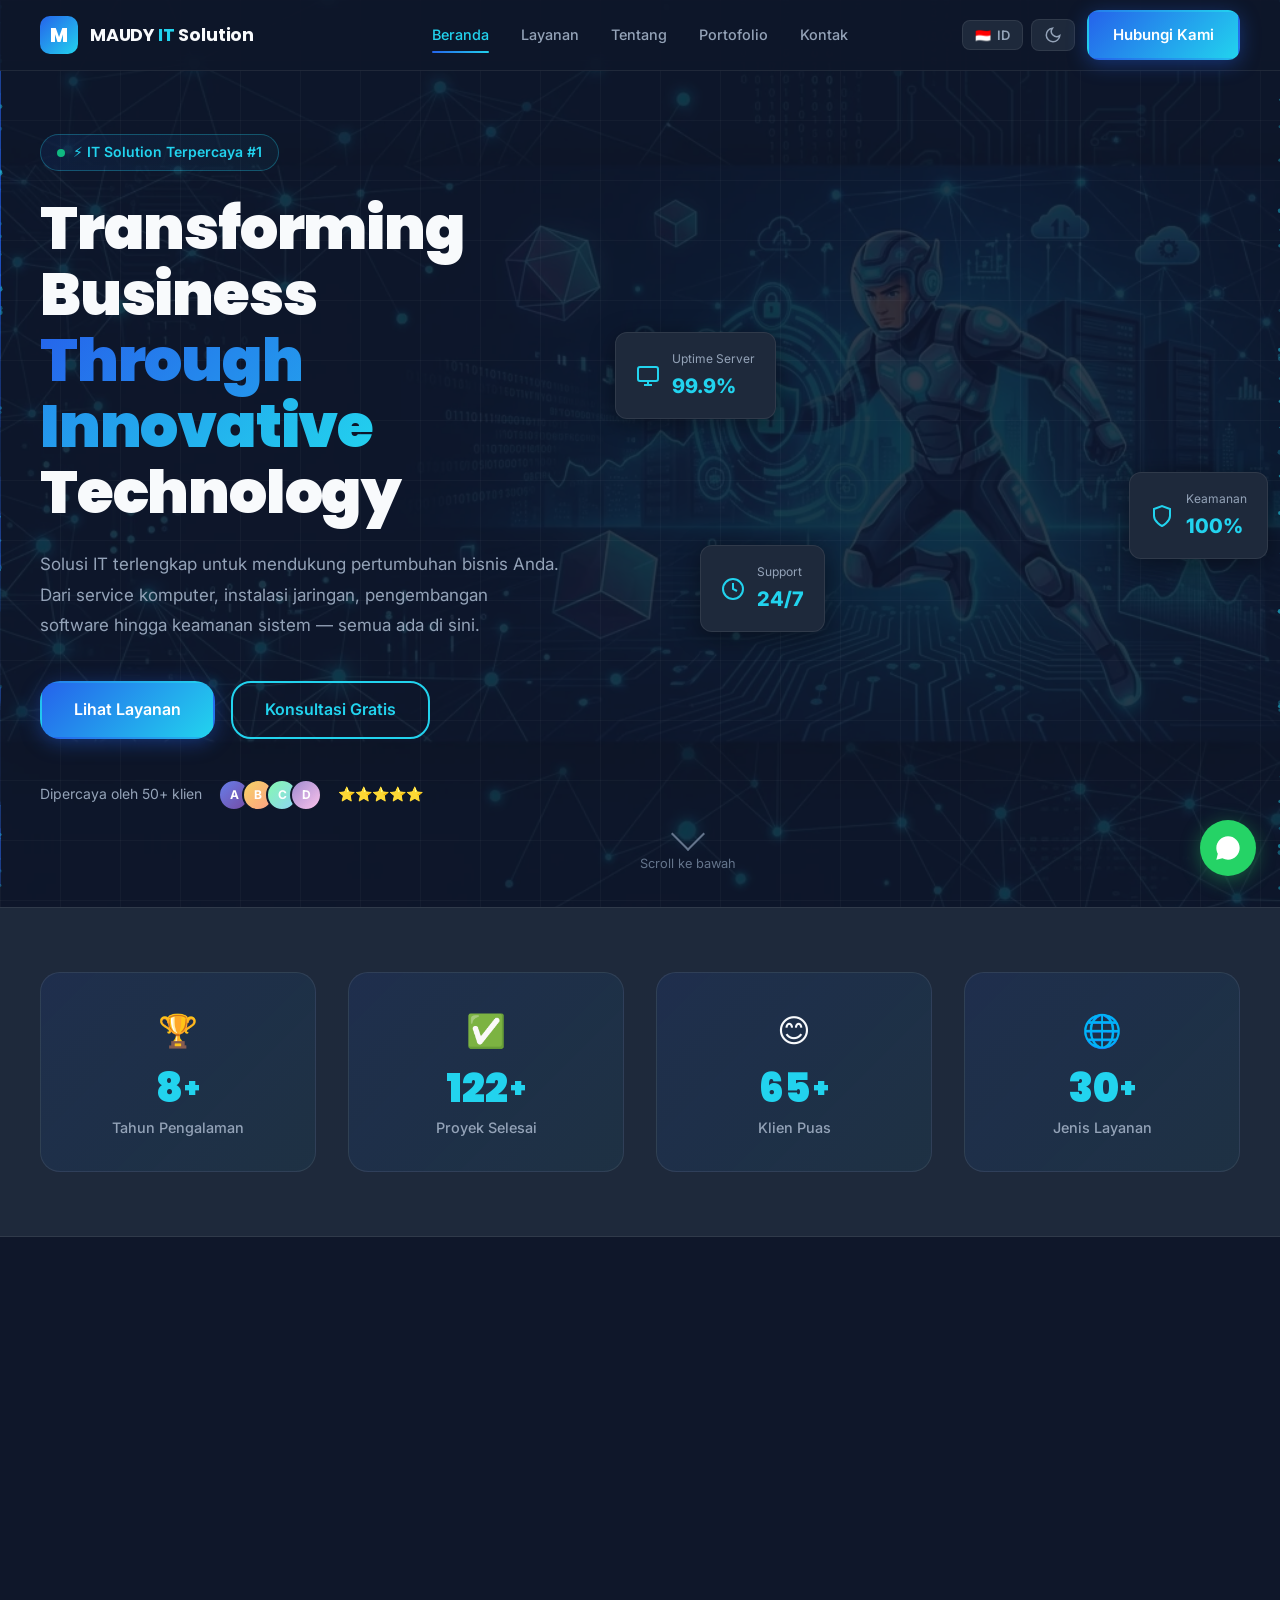
==== commit ab742421: "Fix: Refactor portfolio filter button generation to run only once after CMS data is fully loaded and" ====
--- a/index.html
+++ b/index.html
@@ -919,6 +919,6 @@
   <script src="protect.js"></script>
 
   <!-- Main Script (deferred) -->
-  <script src="script.js?v=9" defer></script>
+  <script src="script.js?v=10" defer></script>
 </body>
 </html>
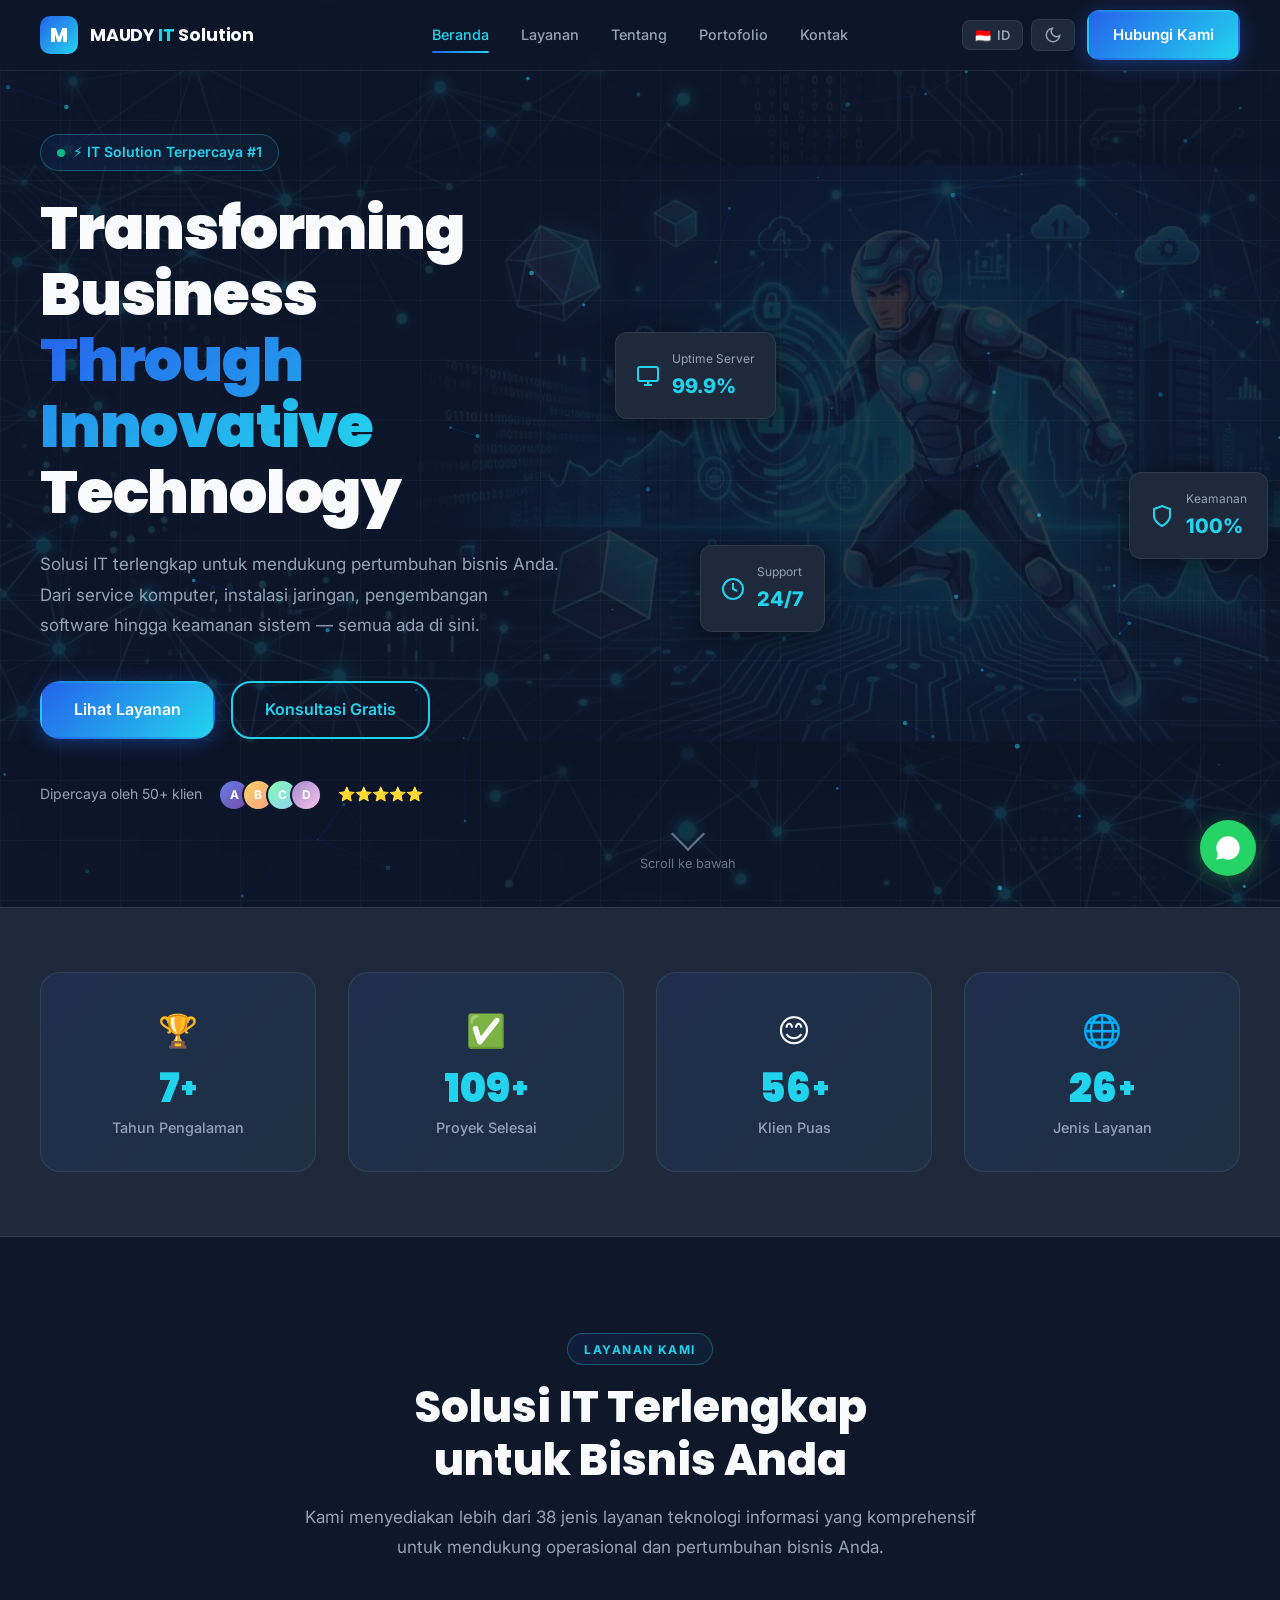
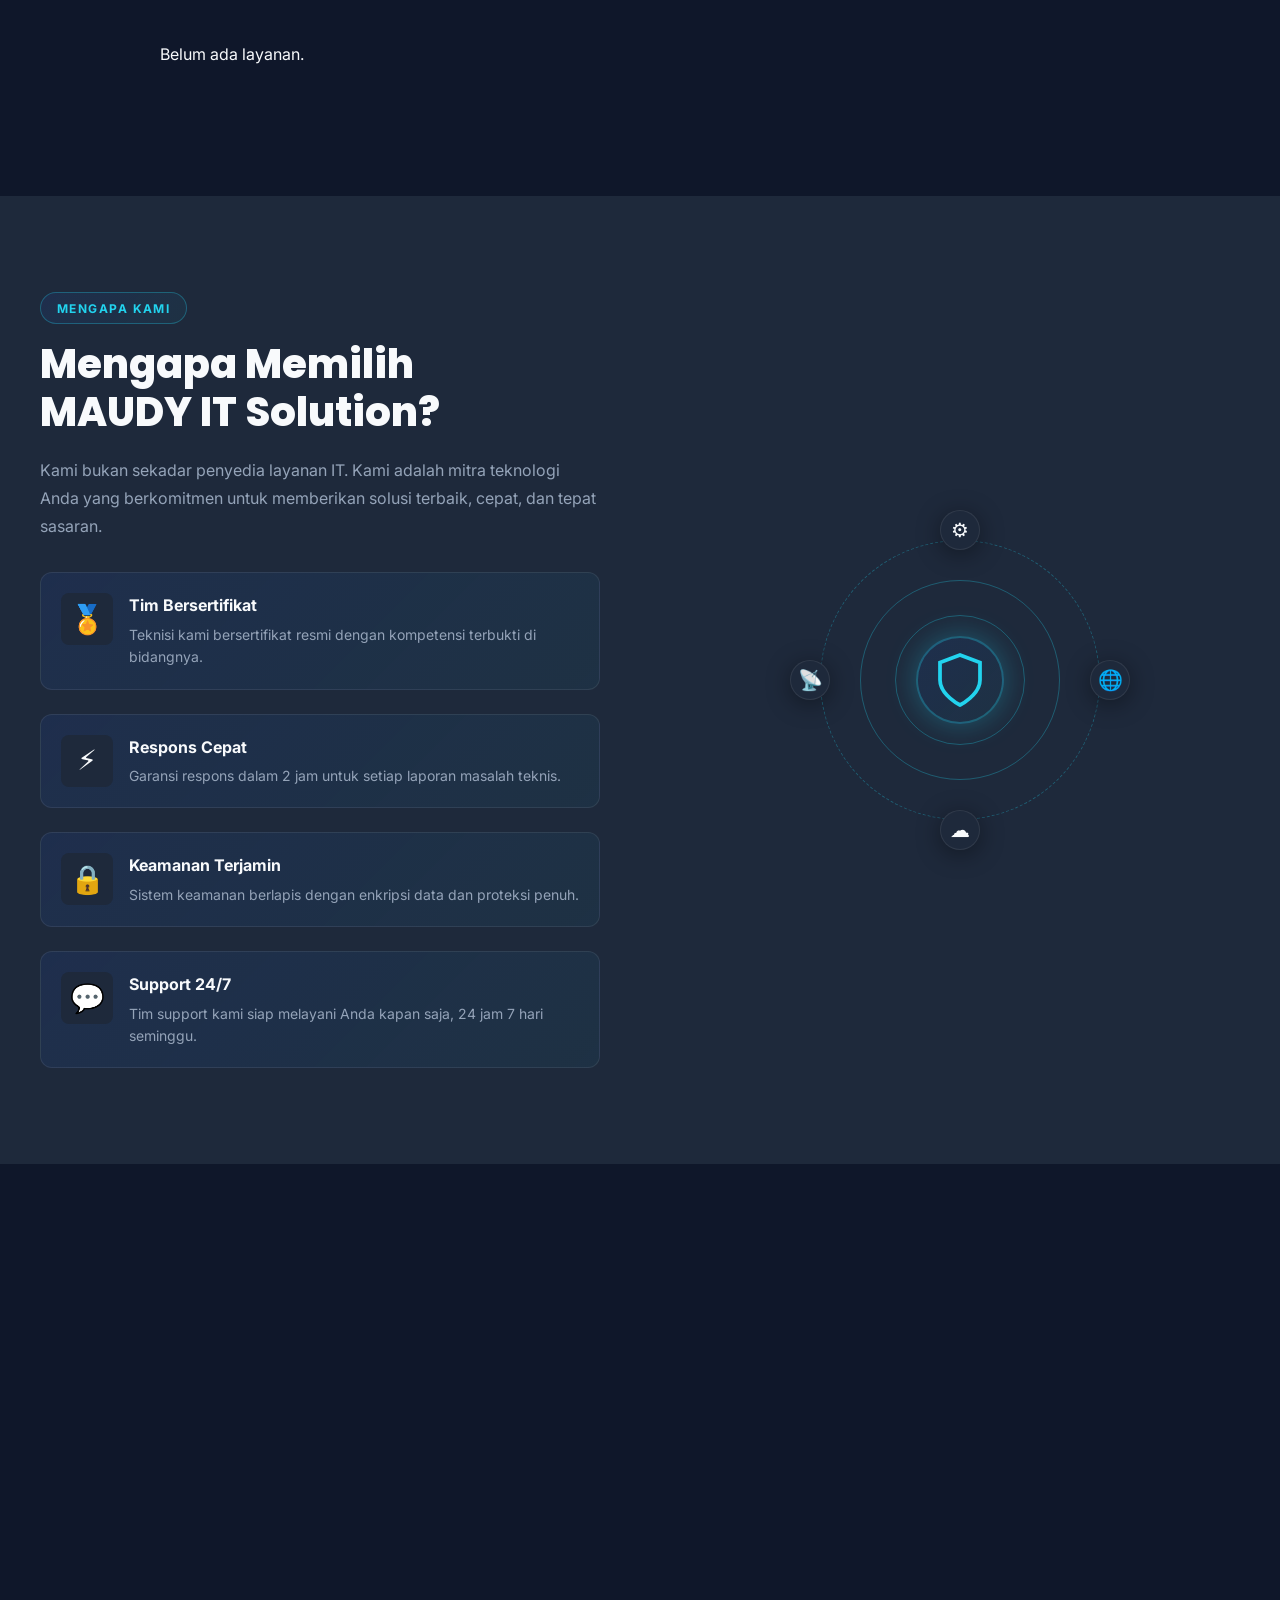
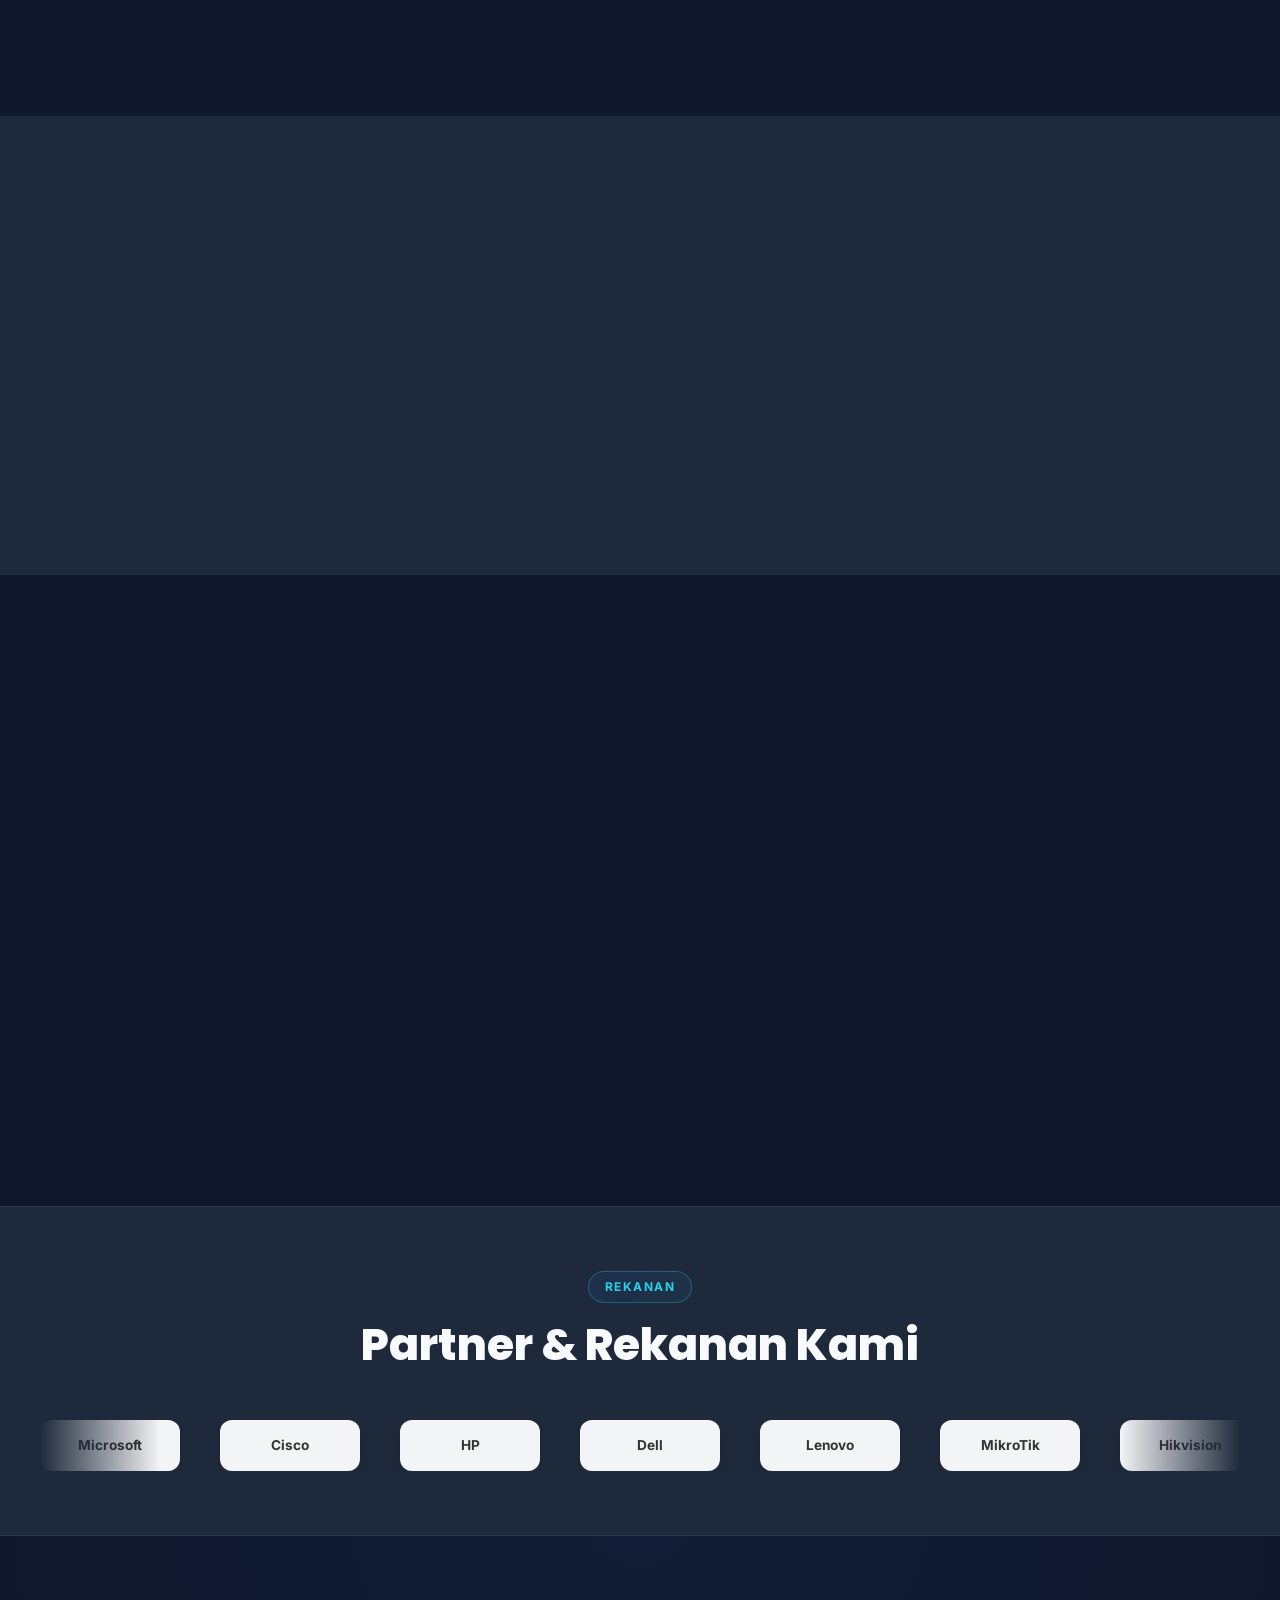
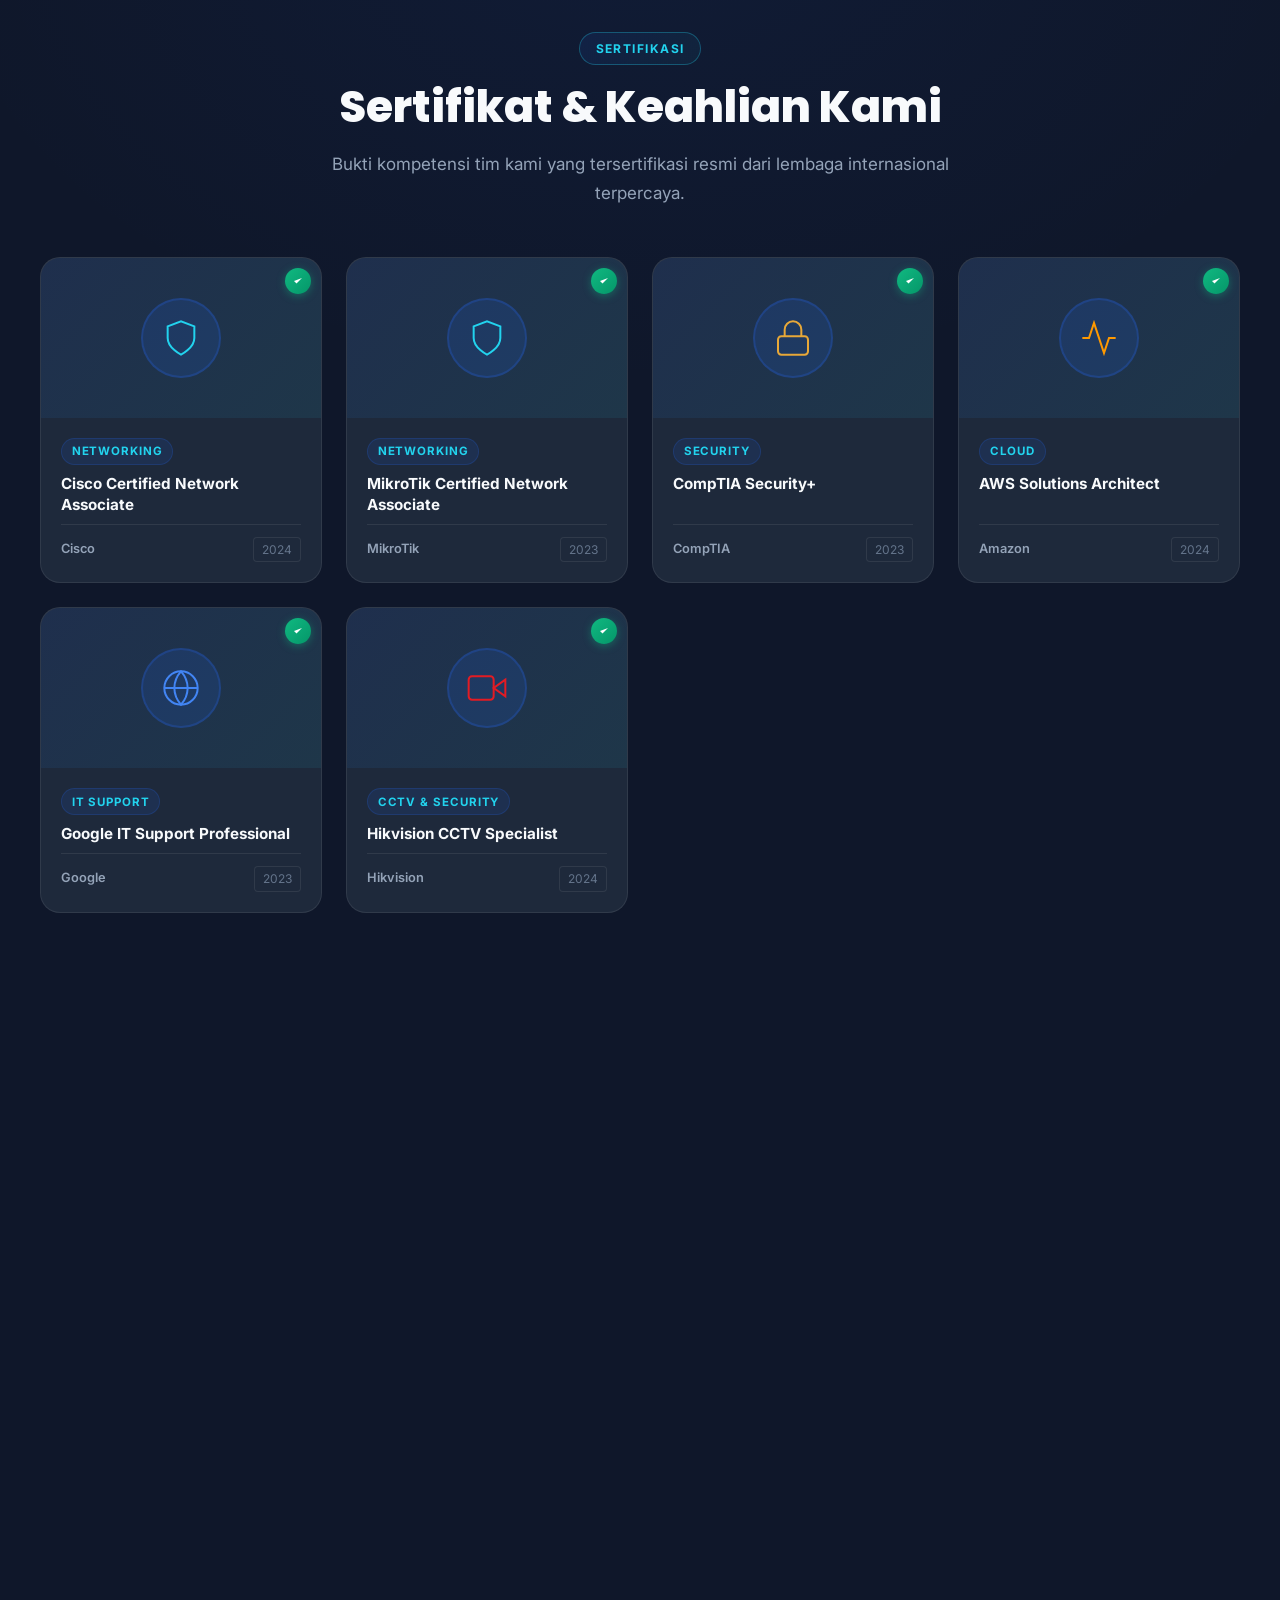
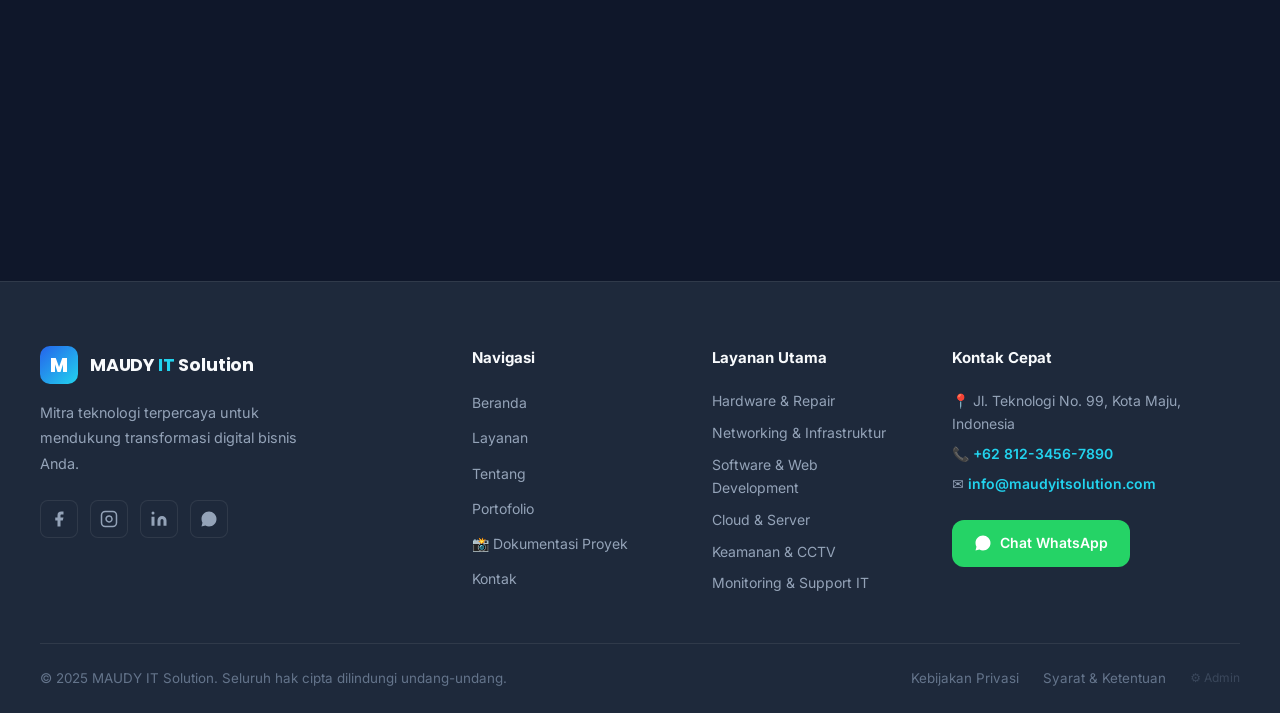
==== commit eb789166: "feat: Add Services (Layanan) management to Admin panel and dynamic rendering on frontend" ====
--- a/index.html
+++ b/index.html
@@ -294,91 +294,8 @@
           <p class="section-desc" data-i18n="services_desc">Kami menyediakan lebih dari 38 jenis layanan teknologi informasi yang komprehensif untuk mendukung operasional dan pertumbuhan bisnis Anda.</p>
         </div>
 
-        <div class="services-grid">
-          <!-- Card 1 -->
-          <article class="service-card" data-animate="fade-up" data-delay="0">
-            <div class="service-icon" style="--icon-color:#2563EB">
-              <svg width="32" height="32" viewBox="0 0 24 24" fill="none" stroke="currentColor" stroke-width="1.5" aria-hidden="true"><rect x="2" y="3" width="20" height="14" rx="2"/><line x1="8" y1="21" x2="16" y2="21"/><line x1="12" y1="17" x2="12" y2="21"/></svg>
-            </div>
-            <h3 data-i18n="svc1_title">Hardware &amp; Repair</h3>
-            <p data-i18n="svc1_desc">Service &amp; sparepart komputer/laptop, instalasi sistem operasi Windows &amp; Linux, jual komputer &amp; laptop baru.</p>
-            <ul class="service-list" aria-label="Layanan Hardware">
-              <li>Service &amp; Sparepart Komputer</li>
-              <li>Jual Komputer &amp; Laptop</li>
-              <li>Instalasi OS Windows &amp; Linux</li>
-            </ul>
-          </article>
-
-          <!-- Card 2 -->
-          <article class="service-card" data-animate="fade-up" data-delay="100">
-            <div class="service-icon" style="--icon-color:#0EA5E9">
-              <svg width="32" height="32" viewBox="0 0 24 24" fill="none" stroke="currentColor" stroke-width="1.5" aria-hidden="true"><path d="M6 8a6 6 0 0112 0c0 6 3 8 3 8H3s3-2 3-8"/><path d="M21 16H3"/><circle cx="12" cy="2" r="1"/></svg>
-            </div>
-            <h3 data-i18n="svc2_title">Networking &amp; Infrastruktur</h3>
-            <p data-i18n="svc2_desc">Instalasi jaringan komputer, konfigurasi Mikrotik, wireless, fiber optic, dan internet broadband.</p>
-            <ul class="service-list" aria-label="Layanan Networking">
-              <li>Instalasi Jaringan Komputer</li>
-              <li>Setting Mikrotik</li>
-              <li>Wireless &amp; Fiber Optic</li>
-              <li>Instalasi Internet</li>
-            </ul>
-          </article>
-
-          <!-- Card 3 -->
-          <article class="service-card" data-animate="fade-up" data-delay="200">
-            <div class="service-icon" style="--icon-color:#8B5CF6">
-              <svg width="32" height="32" viewBox="0 0 24 24" fill="none" stroke="currentColor" stroke-width="1.5" aria-hidden="true"><polyline points="16 18 22 12 16 6"/><polyline points="8 6 2 12 8 18"/></svg>
-            </div>
-            <h3 data-i18n="svc3_title">Software &amp; Web Development</h3>
-            <p data-i18n="svc3_desc">Pembuatan website profesional, pengembangan software custom, dan sistem informasi sesuai kebutuhan bisnis.</p>
-            <ul class="service-list" aria-label="Layanan Software">
-              <li>Pembuatan Website</li>
-              <li>Software Development</li>
-              <li>Pembuatan Sistem Informasi</li>
-            </ul>
-          </article>
-
-          <!-- Card 4 -->
-          <article class="service-card" data-animate="fade-up" data-delay="300">
-            <div class="service-icon" style="--icon-color:#22D3EE">
-              <svg width="32" height="32" viewBox="0 0 24 24" fill="none" stroke="currentColor" stroke-width="1.5" aria-hidden="true"><path d="M18 10h-1.26A8 8 0 109 20h9a5 5 0 000-10z"/></svg>
-            </div>
-            <h3 data-i18n="svc4_title">Cloud &amp; Server</h3>
-            <p data-i18n="svc4_desc">Setup &amp; maintenance VPS, instalasi server, cloud hosting, virtualisasi, dan backup data terpusat.</p>
-            <ul class="service-list" aria-label="Layanan Cloud">
-              <li>Setup VPS &amp; Cloud Server</li>
-              <li>Instalasi &amp; Maintenance Server</li>
-              <li>IP Public &amp; VPN IP</li>
-            </ul>
-          </article>
-
-          <!-- Card 5 -->
-          <article class="service-card" data-animate="fade-up" data-delay="400">
-            <div class="service-icon" style="--icon-color:#EF4444">
-              <svg width="32" height="32" viewBox="0 0 24 24" fill="none" stroke="currentColor" stroke-width="1.5" aria-hidden="true"><path d="M12 22s8-4 8-10V5l-8-3-8 3v7c0 6 8 10 8 10z"/></svg>
-            </div>
-            <h3 data-i18n="svc5_title">Keamanan &amp; CCTV</h3>
-            <p data-i18n="svc5_desc">Instalasi CCTV, sistem keamanan gedung, access control, dan solusi keamanan digital terpadu.</p>
-            <ul class="service-list" aria-label="Layanan Keamanan">
-              <li>Instalasi CCTV</li>
-              <li>Security System</li>
-              <li>Access Control</li>
-            </ul>
-          </article>
-
-          <!-- Card 6 -->
-          <article class="service-card" data-animate="fade-up" data-delay="500">
-            <div class="service-icon" style="--icon-color:#10B981">
-              <svg width="32" height="32" viewBox="0 0 24 24" fill="none" stroke="currentColor" stroke-width="1.5" aria-hidden="true"><polyline points="22 12 18 12 15 21 9 3 6 12 2 12"/></svg>
-            </div>
-            <h3 data-i18n="svc6_title">Monitoring &amp; Support IT</h3>
-            <p data-i18n="svc6_desc">Managed service, monitoring jaringan/server/CCTV 24/7, maintenance website, dan support IT profesional.</p>
-            <ul class="service-list" aria-label="Layanan Monitoring">
-              <li>Monitoring Jaringan &amp; Server</li>
-              <li>Managed Service</li>
-              <li>Maintenance &amp; Support IT</li>
-            </ul>
-          </article>
+        <div class="services-grid" id="services-grid">
+          <!-- Diisi via JavaScript dari data services CMS -->
         </div>
       </div>
     </section>
